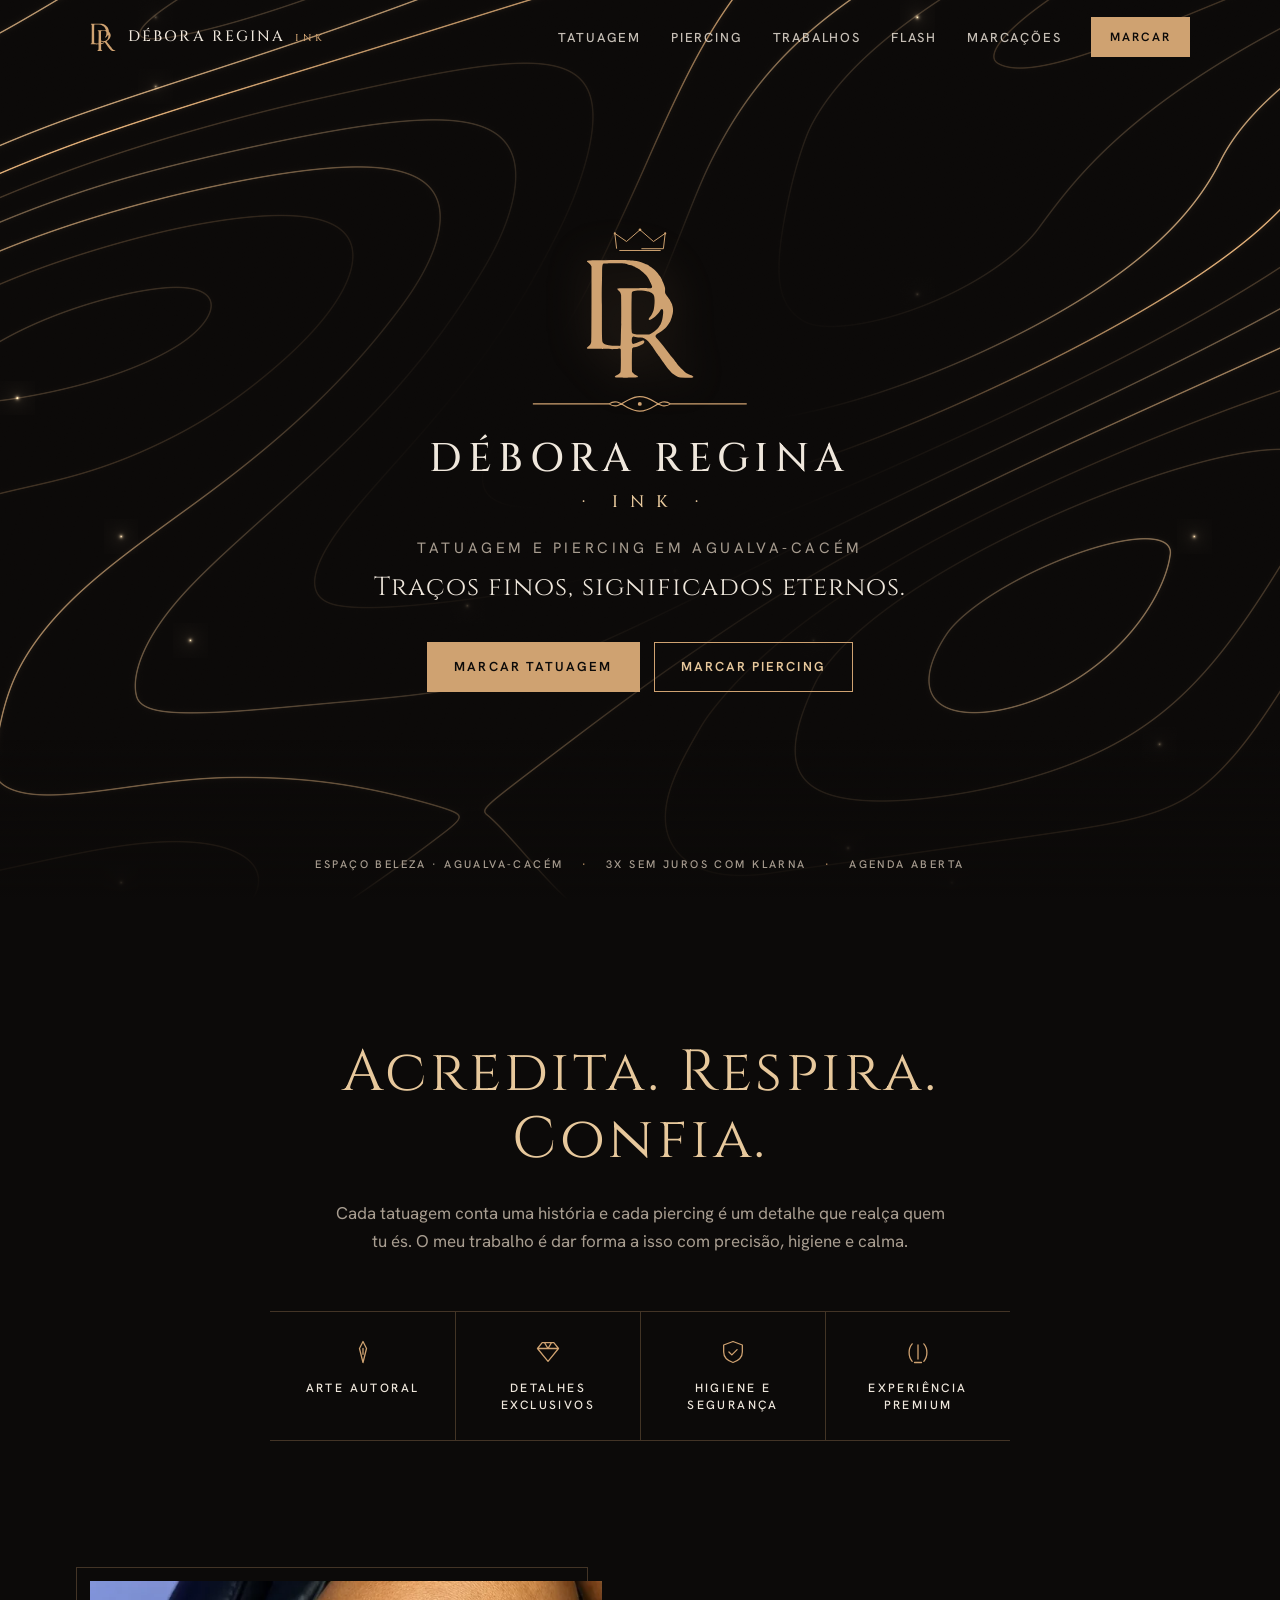
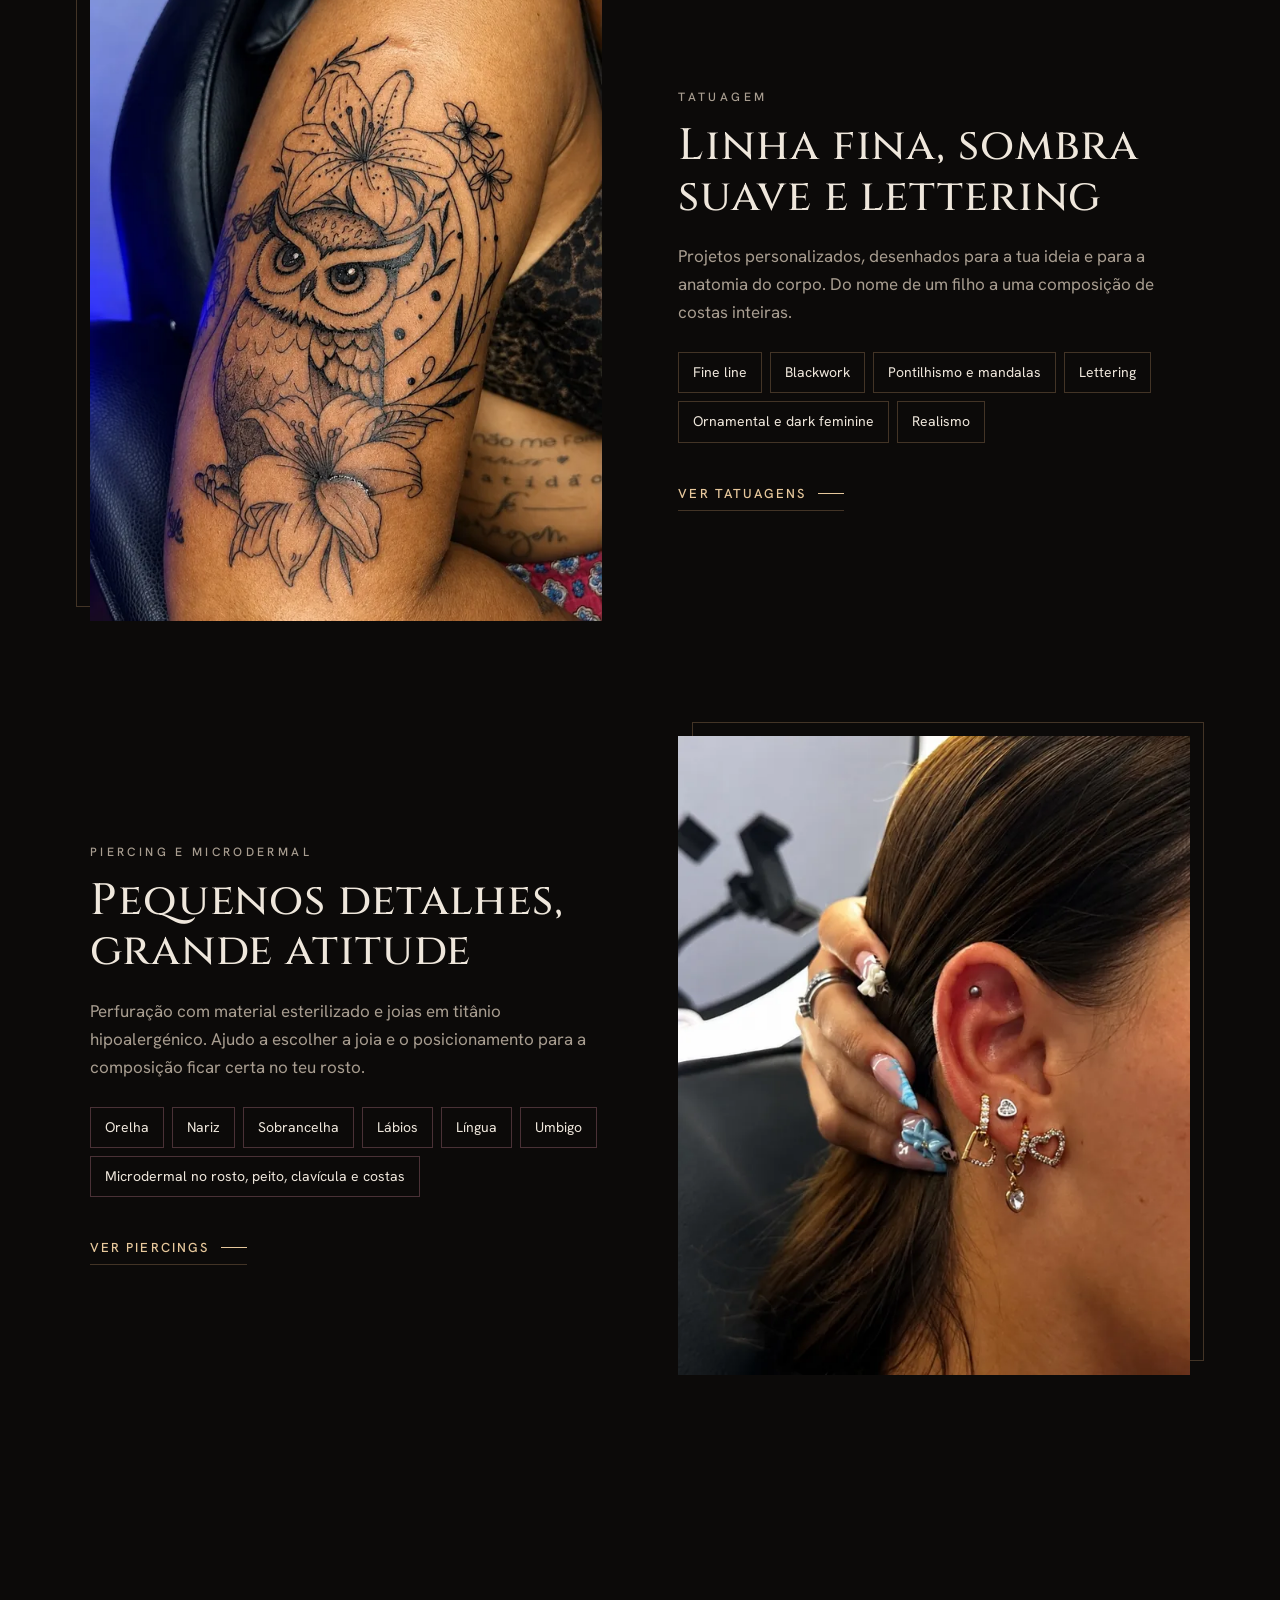
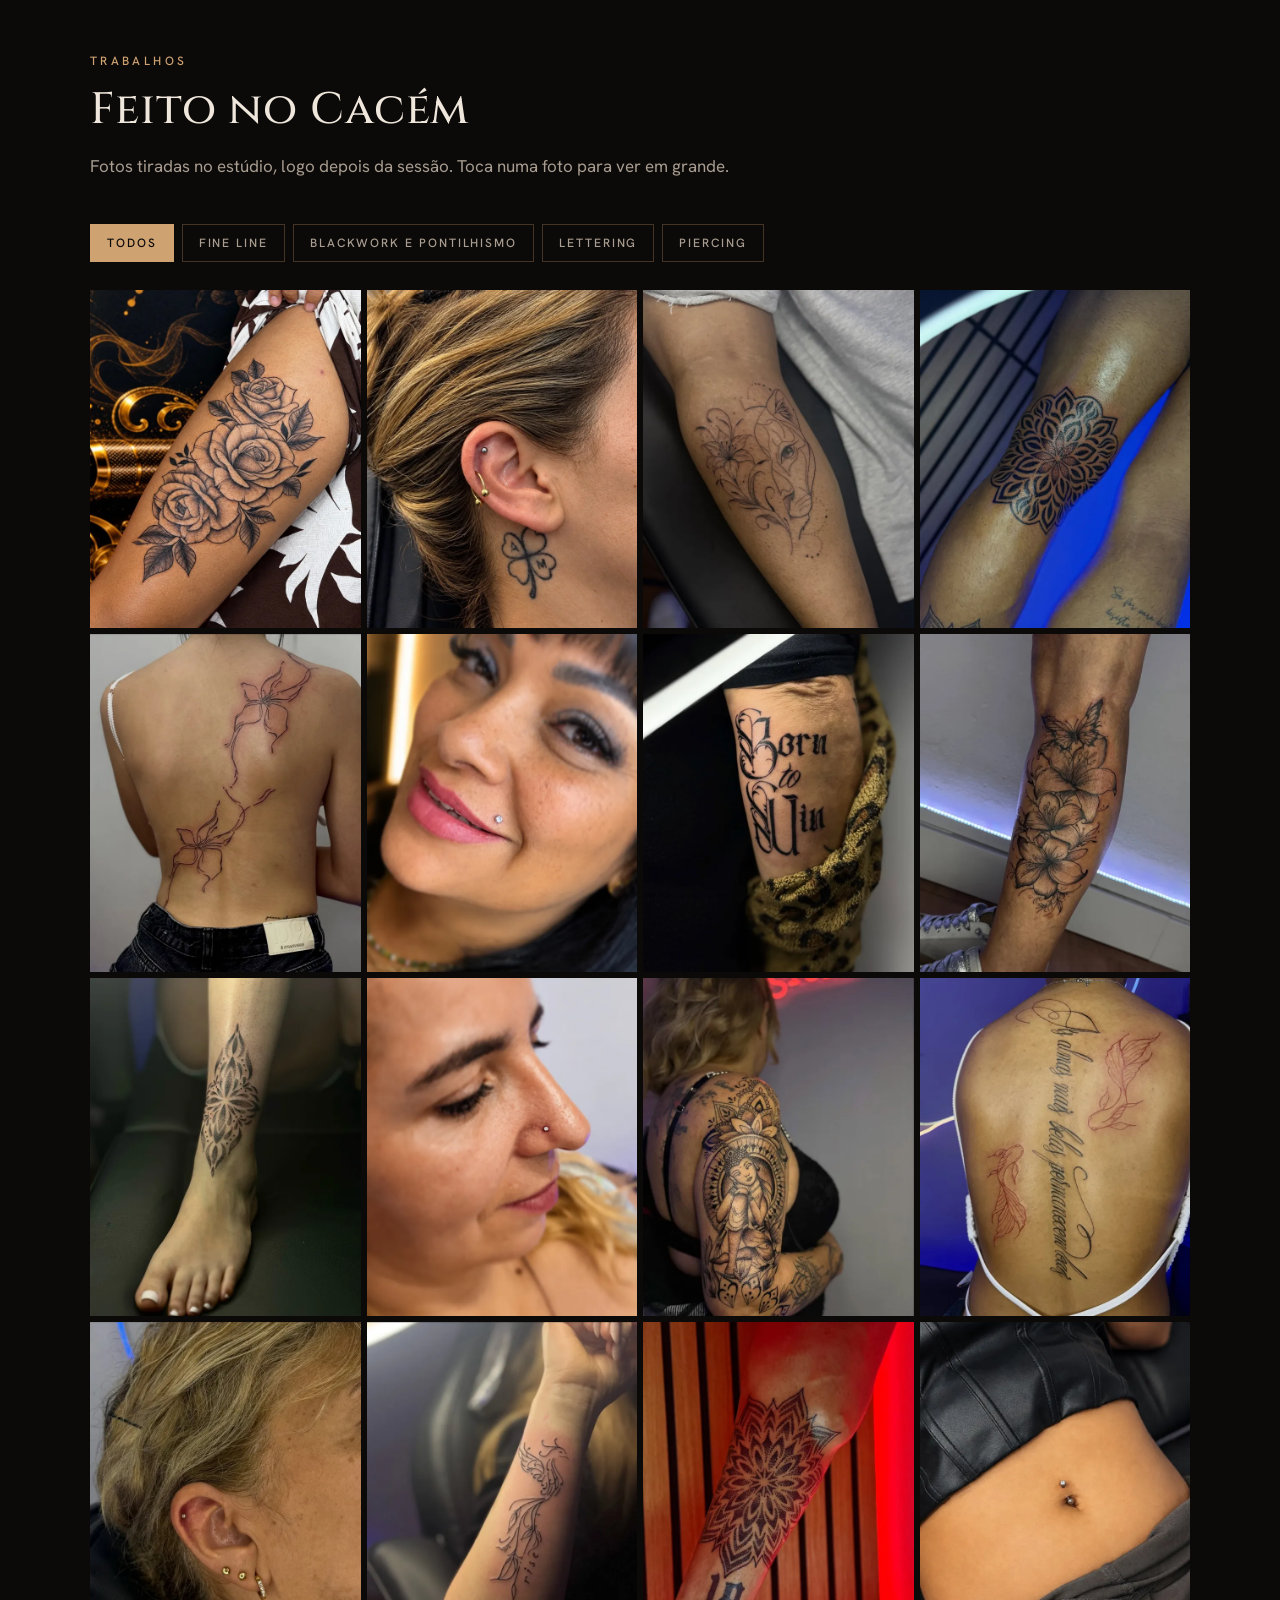
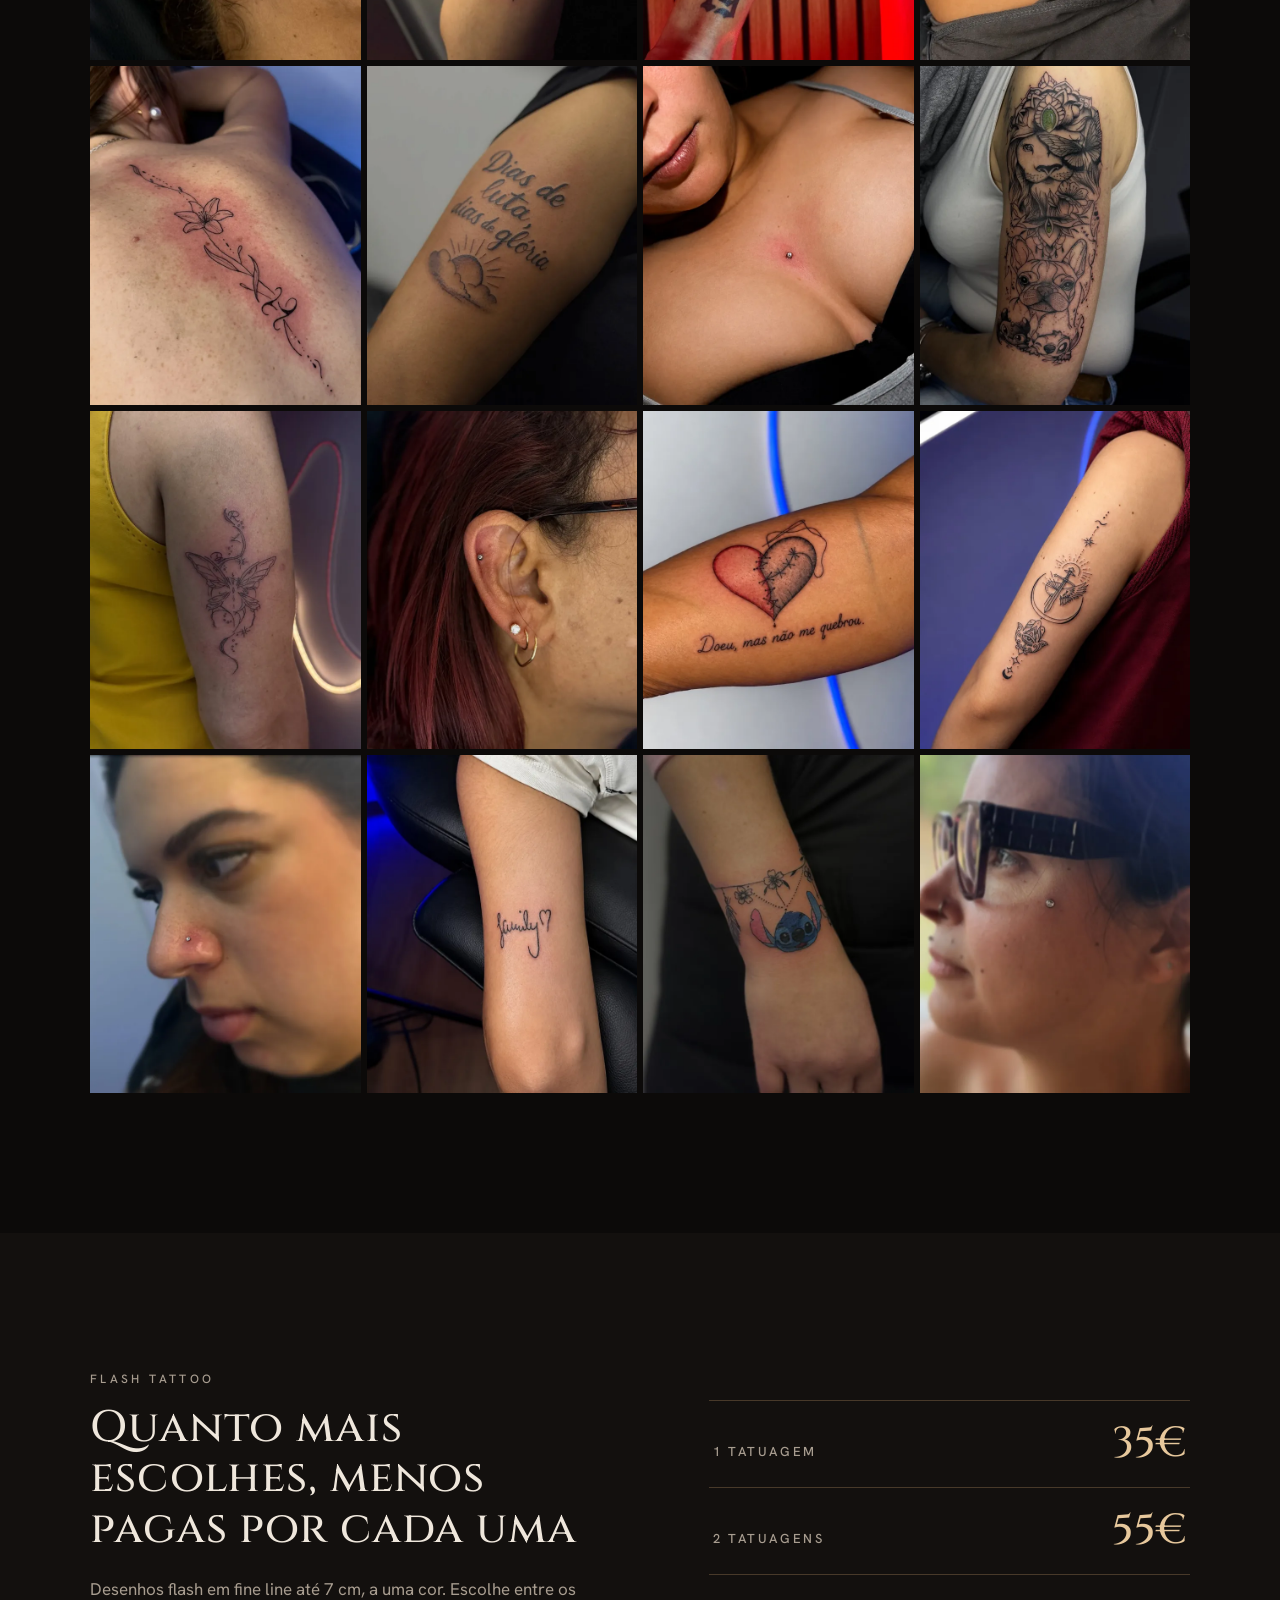
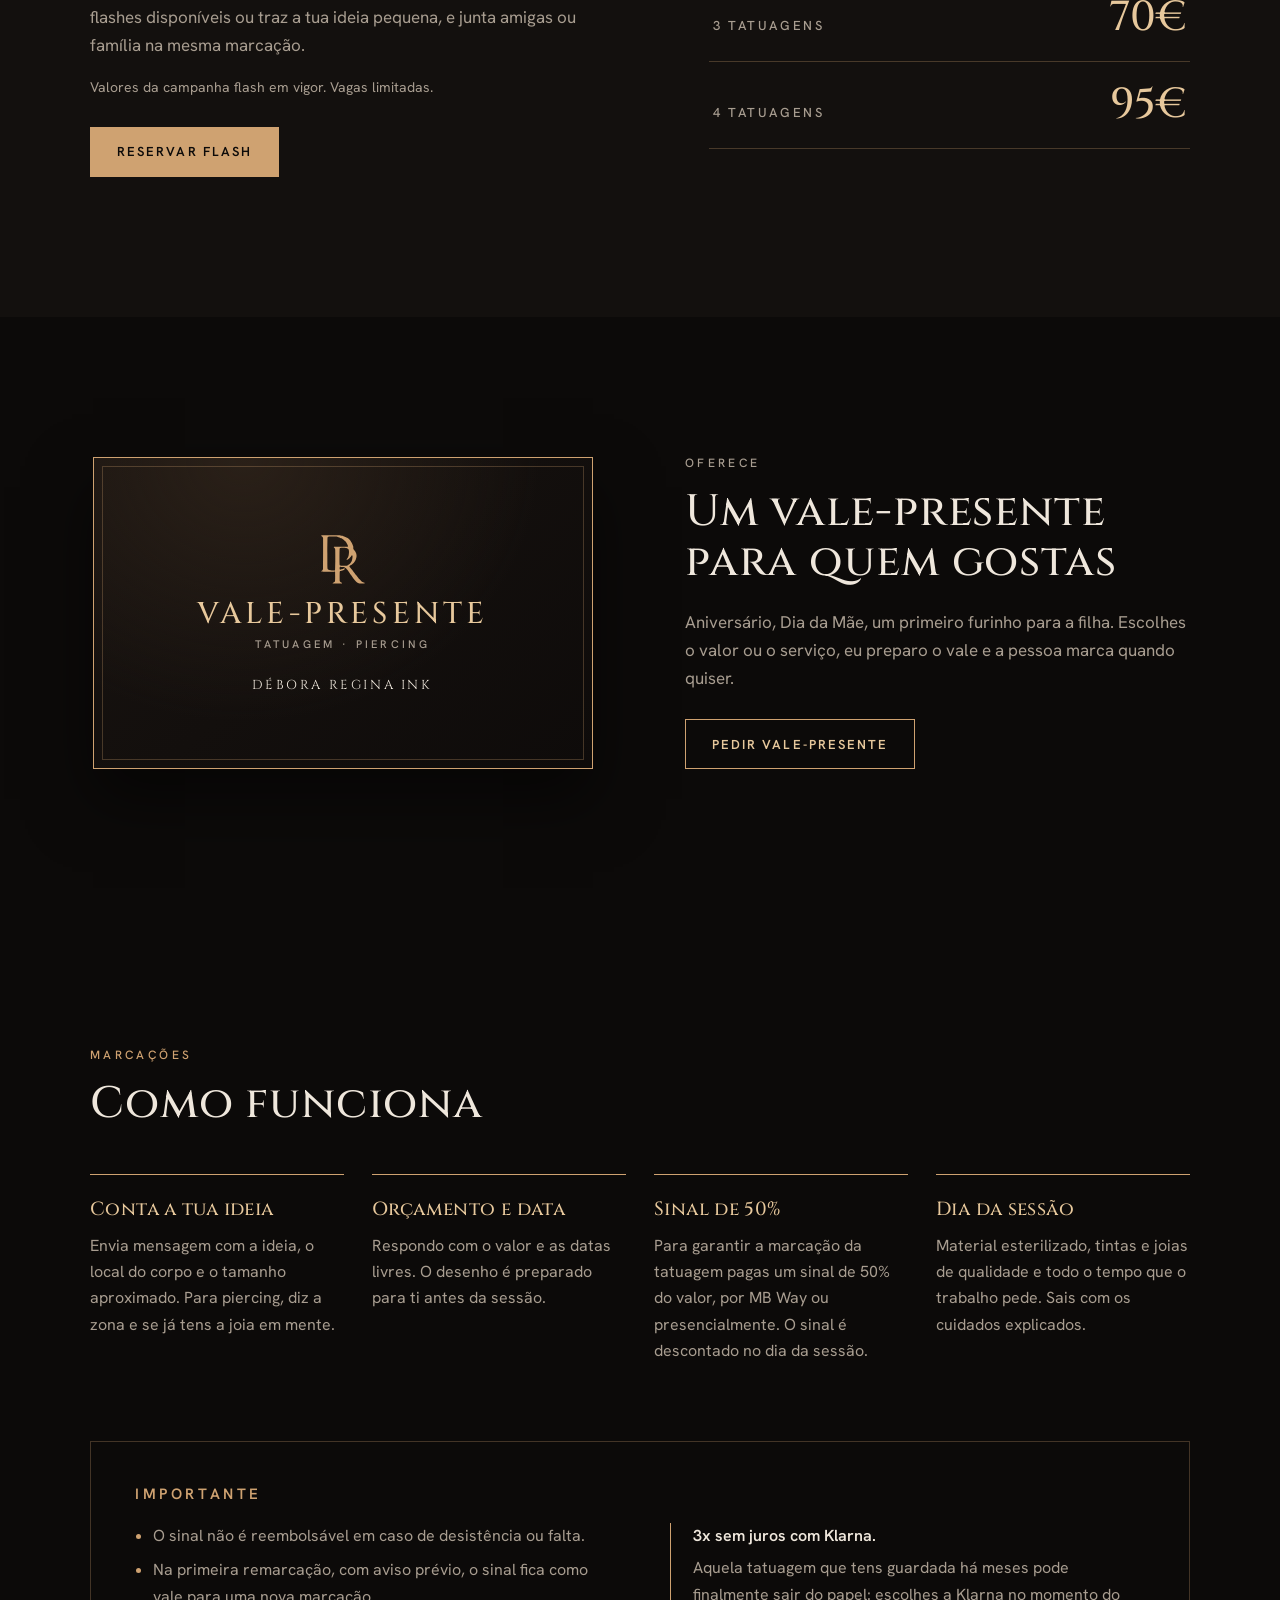
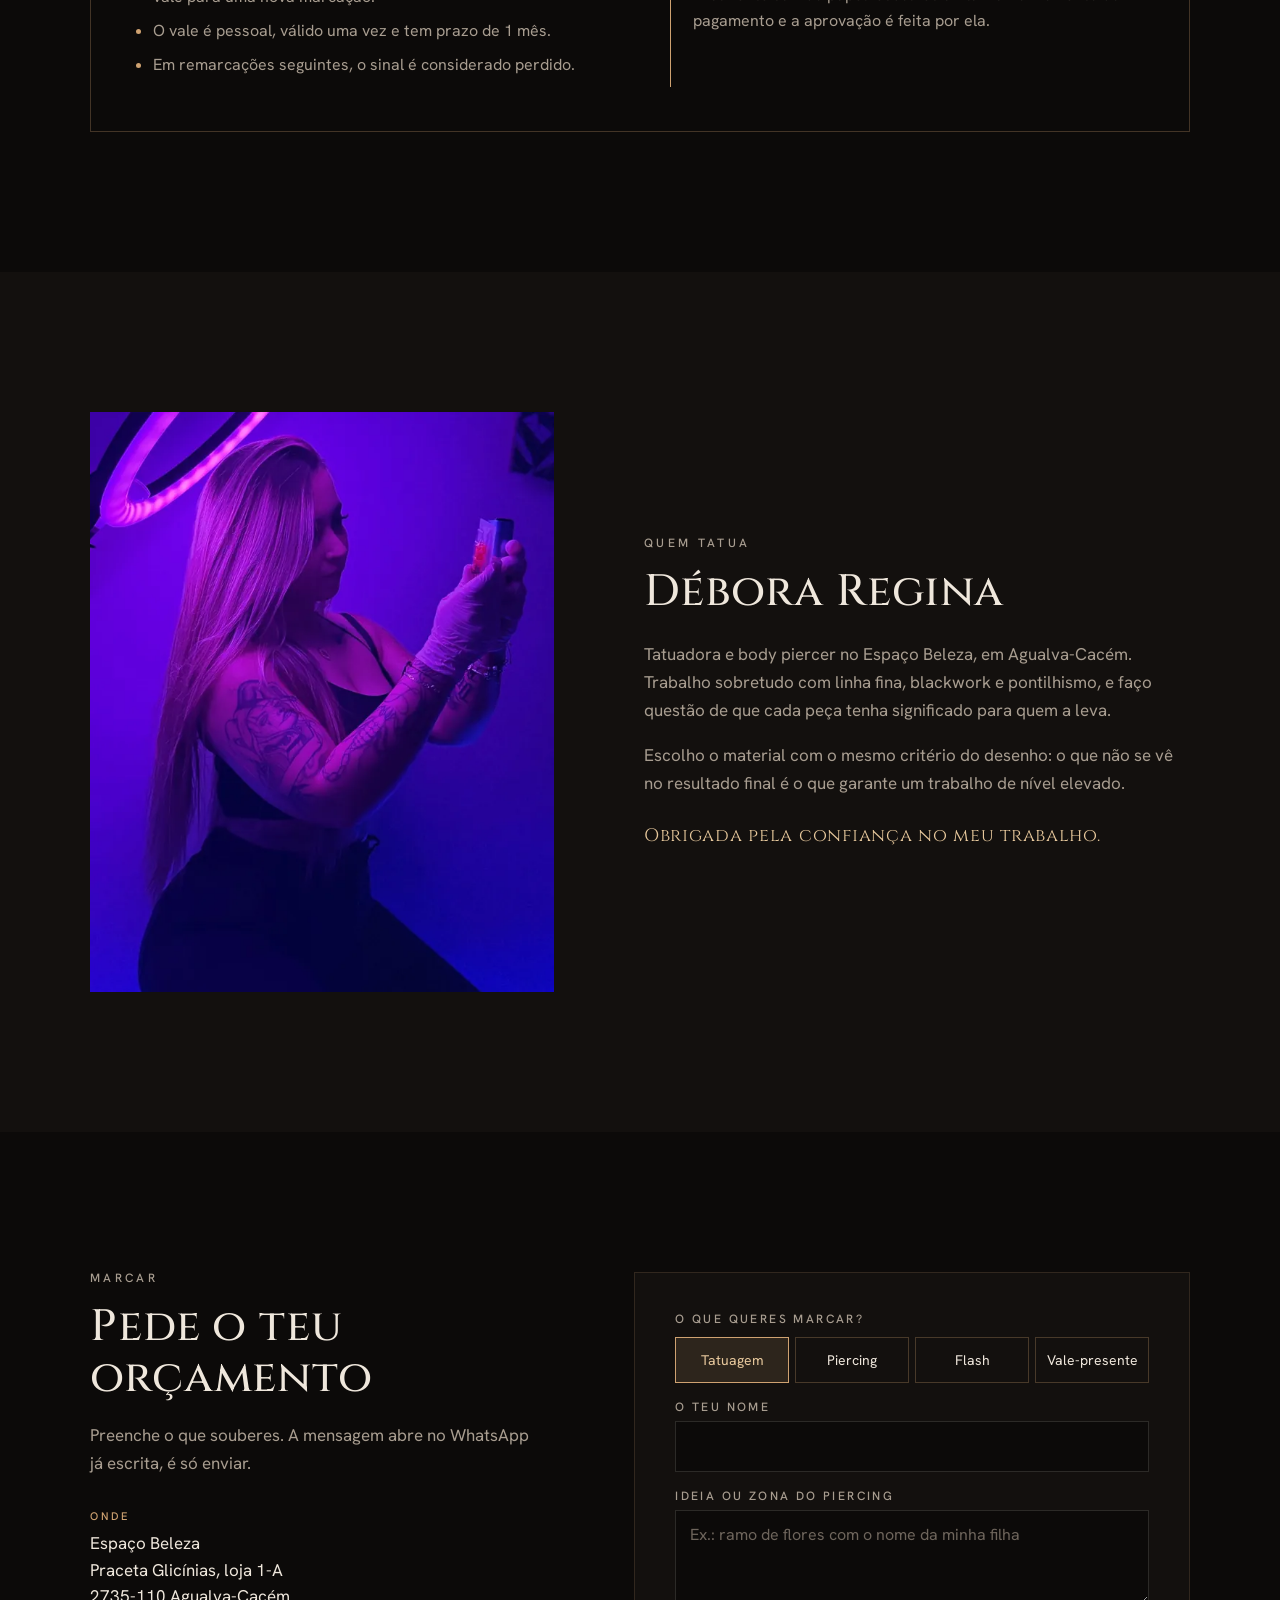
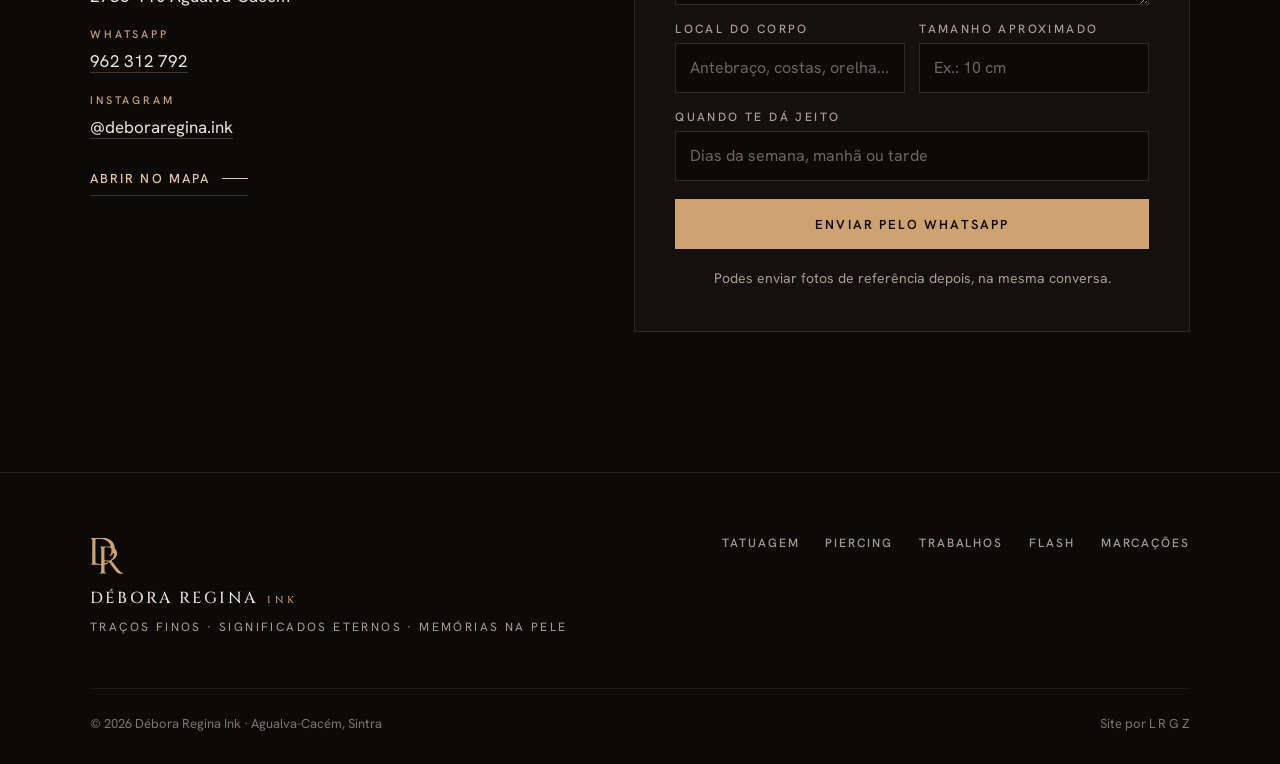
==== index.html @ f67874f6 "Prévia do site Débora Regina Ink Co-Authored-By: Claude Opus 5.5 <noreply@anthropic.com>" ====
<!doctype html>
<html lang="pt-PT">
<head>
<meta charset="utf-8">
<meta name="viewport" content="width=device-width,initial-scale=1,viewport-fit=cover">
<title>Débora Regina Ink · Tatuagem e piercing em Agualva-Cacém</title>
<meta name="description" content="Tatuagem fine line, blackwork, pontilhismo e lettering, piercing e microdermal com a Débora Regina no Espaço Beleza, Agualva-Cacém (Sintra). Marcações por mensagem, pagamento em 3x sem juros com Klarna.">
<meta name="robots" content="noindex">
<meta name="theme-color" content="#0c0a09">
<link rel="icon" href="favicon.ico" sizes="any">
<link rel="icon" href="favicon-32.png" sizes="32x32" type="image/png">
<link rel="icon" href="favicon-192.png" sizes="192x192" type="image/png">
<link rel="apple-touch-icon" href="apple-touch-icon.png">
<meta property="og:type" content="website">
<meta property="og:locale" content="pt_PT">
<meta property="og:site_name" content="Débora Regina Ink">
<meta property="og:title" content="Débora Regina Ink · Tatuagem e piercing">
<meta property="og:description" content="Traços finos, significados eternos. Tatuagem e piercing em Agualva-Cacém.">
<meta property="og:url" content="https://azeugral.github.io/debora-regina/">
<meta property="og:image" content="https://azeugral.github.io/debora-regina/og.jpg?v=1">
<meta property="og:image:width" content="1200">
<meta property="og:image:height" content="630">
<meta name="twitter:card" content="summary_large_image">
<link rel="preconnect" href="https://fonts.googleapis.com">
<link rel="preconnect" href="https://fonts.gstatic.com" crossorigin>
<link href="https://fonts.googleapis.com/css2?family=Cinzel:wght@400;500;600&family=Hanken+Grotesk:wght@300;400;500;600&display=swap" rel="stylesheet">
<link rel="stylesheet" href="assets/style.css?v=1">
<script>document.documentElement.classList.add("js")</script>
<script type="application/ld+json">
{"@context":"https://schema.org","@type":"TattooParlor","name":"Débora Regina Ink","description":"Tatuagem fine line, blackwork, pontilhismo, lettering, piercing e microdermal.","telephone":"+351 962 312 792","address":{"@type":"PostalAddress","streetAddress":"Praceta Glicínias, loja 1-A (Espaço Beleza)","postalCode":"2735-110","addressLocality":"Agualva-Cacém","addressRegion":"Sintra","addressCountry":"PT"},"sameAs":["https://www.instagram.com/deboraregina.ink/"]}
</script>
</head>
<body>
<a class="pular" href="#conteudo">Saltar para o conteúdo</a>

<header class="topo">
  <div class="caixa topo__caixa">
    <a class="marca" href="#inicio" aria-label="Débora Regina Ink, início">
      <span class="marca__dr" aria-hidden="true"><svg viewBox="0 0 644 709"><use href="#dr" width="644" height="709"/></svg></span>
      <span class="marca__nome">Débora Regina <small>Ink</small></span>
    </a>
    <button class="abre-menu" type="button" aria-label="Abrir menu" aria-expanded="false" aria-controls="menu"><span></span><span></span></button>
    <nav class="menu" id="menu" aria-label="Principal">
      <a href="#tatuagem">Tatuagem</a>
      <a href="#piercing">Piercing</a>
      <a href="#trabalhos">Trabalhos</a>
      <a href="#flash">Flash</a>
      <a href="#marcacoes">Marcações</a>
      <a class="btn btn--menor" href="#marcar">Marcar</a>
    </nav>
  </div>
</header>

<main id="conteudo">

<section class="hero" id="inicio">
  <canvas class="hero__linhas" id="linhas" aria-hidden="true"></canvas>
  <div class="hero__miolo">
    <div class="hero__dr entra" style="--d:0" aria-hidden="true">
      <svg class="coroa" viewBox="0 0 120 52"><path d="M8 46 L4 12 L30 30 L60 4 L90 30 L116 12 L112 46 Z"/><path d="M14 50 H106"/><circle cx="60" cy="4" r="3"/><circle cx="4" cy="12" r="2.4"/><circle cx="116" cy="12" r="2.4"/></svg>
      <svg class="dr" viewBox="0 0 644 709"><use href="#dr" width="644" height="709"/></svg>
      <svg class="arabesco" viewBox="0 0 240 24"><path d="M2 12 H86 M154 12 H238 M120 4 C104 4 98 20 86 12 C98 4 104 20 120 20 C136 20 142 4 154 12 C142 20 136 4 120 4 Z"/><circle cx="120" cy="12" r="2.2"/></svg>
    </div>
    <p class="hero__nome entra" style="--d:1">Débora Regina<span>· Ink ·</span></p>
    <h1 class="hero__titulo entra" style="--d:2">Tatuagem e piercing em Agualva-Cacém</h1>
    <p class="hero__lead entra" style="--d:3">Traços finos, significados eternos.</p>
    <div class="hero__acoes entra" style="--d:4">
      <a class="btn" href="#marcar" data-servico="Tatuagem">Marcar tatuagem</a>
      <a class="btn btn--linha" href="#marcar" data-servico="Piercing">Marcar piercing</a>
    </div>
  </div>
  <ul class="hero__selos entra" style="--d:5">
    <li>Espaço Beleza · Agualva-Cacém</li>
    <li>3x sem juros com Klarna</li>
    <li>Agenda aberta</li>
  </ul>
</section>

<section class="secao frase">
  <div class="caixa caixa--estreita revela">
    <p class="frase__texto">Acredita. Respira. Confia.</p>
    <p class="frase__sub">Cada tatuagem conta uma história e cada piercing é um detalhe que realça quem tu és. O meu trabalho é dar forma a isso com precisão, higiene e calma.</p>
    <ul class="valores">
      <li><svg viewBox="0 0 24 24"><path d="M12 3 L15 9 L12 21 L9 9 Z M12 9 V14"/></svg>Arte autoral</li>
      <li><svg viewBox="0 0 24 24"><path d="M3 9 L7 4 H17 L21 9 L12 20 Z M3 9 H21 M9 4 L12 9 L15 4"/></svg>Detalhes exclusivos</li>
      <li><svg viewBox="0 0 24 24"><path d="M12 3 L20 6 V12 C20 16.5 16.5 19.5 12 21 C7.5 19.5 4 16.5 4 12 V6 Z M8.5 12 L11 14.5 L15.5 10"/></svg>Higiene e segurança</li>
      <li><svg viewBox="0 0 24 24"><path d="M7 20 C3.5 16 3.5 9 7 5 M17 20 C20.5 16 20.5 9 17 5 M12 6 V18 M9 21 H15"/></svg>Experiência premium</li>
    </ul>
  </div>
</section>

<section class="secao portas" aria-label="Serviços">
  <div class="caixa portas__grade">
    <article class="porta revela" id="tatuagem">
      <div class="porta__foto"><img src="assets/p/coruja-640.webp" width="640" height="800" alt="Coruja com flores em blackwork e fine line no braço" loading="lazy" decoding="async"></div>
      <div class="porta__corpo">
        <p class="chapeu">Tatuagem</p>
        <h2>Linha fina, sombra suave e lettering</h2>
        <p>Projetos personalizados, desenhados para a tua ideia e para a anatomia do corpo. Do nome de um filho a uma composição de costas inteiras.</p>
        <ul class="estilos-lista">
          <li>Fine line</li><li>Blackwork</li><li>Pontilhismo e mandalas</li><li>Lettering</li><li>Ornamental e dark feminine</li><li>Realismo</li>
        </ul>
        <a class="seta" href="#trabalhos" data-filtro="tattoo">Ver tatuagens</a>
      </div>
    </article>
    <article class="porta porta--inv revela" id="piercing">
      <div class="porta__foto"><img src="assets/p/orelha-mix-640.webp" width="640" height="800" alt="Orelha com composição de piercings e joias delicadas" loading="lazy" decoding="async"></div>
      <div class="porta__corpo">
        <p class="chapeu chapeu--rosa">Piercing e microdermal</p>
        <h2>Pequenos detalhes, grande atitude</h2>
        <p>Perfuração com material esterilizado e joias em titânio hipoalergénico. Ajudo a escolher a joia e o posicionamento para a composição ficar certa no teu rosto.</p>
        <ul class="zonas">
          <li>Orelha</li><li>Nariz</li><li>Sobrancelha</li><li>Lábios</li><li>Língua</li><li>Umbigo</li><li>Microdermal no rosto, peito, clavícula e costas</li>
        </ul>
        <a class="seta" href="#trabalhos" data-filtro="piercing">Ver piercings</a>
      </div>
    </article>
  </div>
</section>

<section class="secao" id="trabalhos">
  <div class="caixa">
    <header class="cabeca revela">
      <p class="chapeu">Trabalhos</p>
      <h2>Feito no Cacém</h2>
      <p class="cabeca__lead">Fotos tiradas no estúdio, logo depois da sessão. Toca numa foto para ver em grande.</p>
    </header>
    <div class="filtros revela" role="tablist" aria-label="Filtrar trabalhos">
      <button type="button" class="filtro ativo" data-f="todos" aria-pressed="true">Todos</button>
      <button type="button" class="filtro" data-f="fine" aria-pressed="false">Fine line</button>
      <button type="button" class="filtro" data-f="black" aria-pressed="false">Blackwork e pontilhismo</button>
      <button type="button" class="filtro" data-f="letter" aria-pressed="false">Lettering</button>
      <button type="button" class="filtro" data-f="piercing" aria-pressed="false">Piercing</button>
    </div>
    <ul class="grade" id="grade">
      <li data-g="fine tattoo"><a href="assets/p/rosas-g.webp"><img src="assets/p/rosas-640.webp" width="640" height="800" alt="Rosas em blackwork na coxa" loading="lazy" decoding="async"></a></li>
      <li data-g="piercing"><a href="assets/p/orelha-trio-g.webp"><img src="assets/p/orelha-trio-640.webp" width="640" height="800" alt="Piercing flat e trio no lóbulo" loading="lazy" decoding="async"></a></li>
      <li data-g="fine tattoo"><a href="assets/p/leao-flor-g.webp"><img src="assets/p/leao-flor-640.webp" width="640" height="800" alt="Leão com flor em fine line no antebraço" loading="lazy" decoding="async"></a></li>
      <li data-g="black tattoo"><a href="assets/p/mandala-g.webp"><img src="assets/p/mandala-640.webp" width="640" height="800" alt="Mandala em pontilhismo" loading="lazy" decoding="async"></a></li>
      <li data-g="fine tattoo"><a href="assets/p/costas-flores-g.webp"><img src="assets/p/costas-flores-640.webp" width="640" height="800" alt="Duas flores em traço fino a percorrer as costas" loading="lazy" decoding="async"></a></li>
      <li data-g="piercing"><a href="assets/p/microdermal-rosto-g.webp"><img src="assets/p/microdermal-rosto-640.webp" width="640" height="800" alt="Microdermal no rosto, junto à maçã do rosto" loading="lazy" decoding="async"></a></li>
      <li data-g="letter tattoo"><a href="assets/p/born-to-win-g.webp"><img src="assets/p/born-to-win-640.webp" width="640" height="800" alt="Lettering gótico Born to Win" loading="lazy" decoding="async"></a></li>
      <li data-g="fine tattoo"><a href="assets/p/flores-borboleta-g.webp"><img src="assets/p/flores-borboleta-640.webp" width="640" height="800" alt="Florais em blackwork com borboleta na perna" loading="lazy" decoding="async"></a></li>
      <li data-g="black tattoo"><a href="assets/p/pontilhismo-g.webp"><img src="assets/p/pontilhismo-640.webp" width="640" height="800" alt="Ornamento em pontilhismo no tornozelo" loading="lazy" decoding="async"></a></li>
      <li data-g="piercing"><a href="assets/p/nariz-g.webp"><img src="assets/p/nariz-640.webp" width="640" height="800" alt="Piercing no nariz com joia de ponto de luz" loading="lazy" decoding="async"></a></li>
      <li data-g="black tattoo"><a href="assets/p/buda-g.webp"><img src="assets/p/buda-640.webp" width="640" height="800" alt="Buda ornamental com mandalas e lótus no braço" loading="lazy" decoding="async"></a></li>
      <li data-g="letter tattoo"><a href="assets/p/costas-lettering-g.webp"><img src="assets/p/costas-lettering-640.webp" width="640" height="800" alt="Frase em lettering ao longo da coluna com peixes" loading="lazy" decoding="async"></a></li>
      <li data-g="piercing"><a href="assets/p/orelha-dourado-g.webp"><img src="assets/p/orelha-dourado-640.webp" width="640" height="800" alt="Mix dourado: cartilagem com ponto de luz e trio no lóbulo" loading="lazy" decoding="async"></a></li>
      <li data-g="fine tattoo"><a href="assets/p/fenix-g.webp"><img src="assets/p/fenix-640.webp" width="640" height="800" alt="Fénix em fine line no antebraço" loading="lazy" decoding="async"></a></li>
      <li data-g="black tattoo"><a href="assets/p/mandala-geometrica-g.webp"><img src="assets/p/mandala-geometrica-640.webp" width="640" height="800" alt="Mandala geométrica em pontilhismo no antebraço" loading="lazy" decoding="async"></a></li>
      <li data-g="piercing"><a href="assets/p/umbigo-g.webp"><img src="assets/p/umbigo-640.webp" width="640" height="800" alt="Piercing no umbigo" loading="lazy" decoding="async"></a></li>
      <li data-g="fine tattoo"><a href="assets/p/costas-delicada-g.webp"><img src="assets/p/costas-delicada-640.webp" width="640" height="800" alt="Ramo de flores delicado nas costas" loading="lazy" decoding="async"></a></li>
      <li data-g="letter tattoo"><a href="assets/p/dias-de-luta-g.webp"><img src="assets/p/dias-de-luta-640.webp" width="640" height="800" alt="Frase Dias de luta, dias de glória" loading="lazy" decoding="async"></a></li>
      <li data-g="piercing"><a href="assets/p/microdermal-peito-g.webp"><img src="assets/p/microdermal-peito-640.webp" width="640" height="800" alt="Microdermal no peito" loading="lazy" decoding="async"></a></li>
      <li data-g="black tattoo"><a href="assets/p/leao-caes-g.webp"><img src="assets/p/leao-caes-640.webp" width="640" height="800" alt="Leão e cães em blackwork no braço" loading="lazy" decoding="async"></a></li>
      <li data-g="fine tattoo"><a href="assets/p/borboleta-g.webp"><img src="assets/p/borboleta-640.webp" width="640" height="800" alt="Borboleta em linha fina" loading="lazy" decoding="async"></a></li>
      <li data-g="piercing"><a href="assets/p/orelha-ponto-luz-g.webp"><img src="assets/p/orelha-ponto-luz-640.webp" width="640" height="800" alt="Cartilagem com ponto de luz e argola dourada" loading="lazy" decoding="async"></a></li>
      <li data-g="letter tattoo"><a href="assets/p/coracao-g.webp"><img src="assets/p/coracao-640.webp" width="640" height="800" alt="Coração cosido com a frase Doeu, mas não me quebrou" loading="lazy" decoding="async"></a></li>
      <li data-g="fine tattoo"><a href="assets/p/fineline-braco-g.webp"><img src="assets/p/fineline-braco-640.webp" width="640" height="800" alt="Composição simbólica em fine line no braço" loading="lazy" decoding="async"></a></li>
      <li data-g="piercing"><a href="assets/p/nostril-g.webp"><img src="assets/p/nostril-640.webp" width="640" height="800" alt="Nostril com joia de titânio" loading="lazy" decoding="async"></a></li>
      <li data-g="letter tattoo"><a href="assets/p/family-g.webp"><img src="assets/p/family-640.webp" width="640" height="800" alt="Palavra family com coração em traço fino" loading="lazy" decoding="async"></a></li>
      <li data-g="tattoo"><a href="assets/p/stitch-g.webp"><img src="assets/p/stitch-640.webp" width="640" height="800" alt="Pulseira com o Stitch a cores" loading="lazy" decoding="async"></a></li>
      <li data-g="piercing"><a href="assets/p/microdermal-face-g.webp"><img src="assets/p/microdermal-face-640.webp" width="640" height="800" alt="Microdermal no rosto ao lado do olho" loading="lazy" decoding="async"></a></li>
    </ul>
  </div>
</section>

<section class="secao secao--placa" id="flash">
  <div class="caixa flash">
    <div class="flash__texto revela">
      <p class="chapeu">Flash tattoo</p>
      <h2>Quanto mais escolhes, menos pagas por cada uma</h2>
      <p>Desenhos flash em fine line até 7 cm, a uma cor. Escolhe entre os flashes disponíveis ou traz a tua ideia pequena, e junta amigas ou família na mesma marcação.</p>
      <p class="nota">Valores da campanha flash em vigor. Vagas limitadas.</p>
      <a class="btn" href="#marcar" data-servico="Flash tattoo">Reservar flash</a>
    </div>
    <ol class="pacotes revela" aria-label="Valores do pacote flash">
      <li><span>1 tatuagem</span><strong>35€</strong></li>
      <li><span>2 tatuagens</span><strong>55€</strong></li>
      <li><span>3 tatuagens</span><strong>70€</strong></li>
      <li><span>4 tatuagens</span><strong>95€</strong></li>
    </ol>
  </div>
</section>

<section class="secao presente">
  <div class="caixa presente__grade">
    <div class="presente__cartao revela" aria-hidden="true">
      <svg class="presente__dr" viewBox="0 0 644 709"><use href="#dr" width="644" height="709"/></svg>
      <p class="presente__nome">Vale-presente</p>
      <p class="presente__linha">Tatuagem · Piercing</p>
      <p class="presente__de">Débora Regina Ink</p>
    </div>
    <div class="revela">
      <p class="chapeu chapeu--rosa">Oferece</p>
      <h2>Um vale-presente para quem gostas</h2>
      <p>Aniversário, Dia da Mãe, um primeiro furinho para a filha. Escolhes o valor ou o serviço, eu preparo o vale e a pessoa marca quando quiser.</p>
      <a class="btn btn--linha" href="#marcar" data-servico="Vale-presente">Pedir vale-presente</a>
    </div>
  </div>
</section>

<section class="secao" id="marcacoes">
  <div class="caixa marcacoes">
    <header class="cabeca revela">
      <p class="chapeu">Marcações</p>
      <h2>Como funciona</h2>
    </header>
    <ol class="passos">
      <li class="revela"><h3>Conta a tua ideia</h3><p>Envia mensagem com a ideia, o local do corpo e o tamanho aproximado. Para piercing, diz a zona e se já tens a joia em mente.</p></li>
      <li class="revela"><h3>Orçamento e data</h3><p>Respondo com o valor e as datas livres. O desenho é preparado para ti antes da sessão.</p></li>
      <li class="revela"><h3>Sinal de 50%</h3><p>Para garantir a marcação da tatuagem pagas um sinal de 50% do valor, por MB Way ou presencialmente. O sinal é descontado no dia da sessão.</p></li>
      <li class="revela"><h3>Dia da sessão</h3><p>Material esterilizado, tintas e joias de qualidade e todo o tempo que o trabalho pede. Sais com os cuidados explicados.</p></li>
    </ol>
    <div class="regras revela">
      <h3>Importante</h3>
      <ul>
        <li>O sinal não é reembolsável em caso de desistência ou falta.</li>
        <li>Na primeira remarcação, com aviso prévio, o sinal fica como vale para uma nova marcação.</li>
        <li>O vale é pessoal, válido uma vez e tem prazo de 1 mês.</li>
        <li>Em remarcações seguintes, o sinal é considerado perdido.</li>
      </ul>
      <p class="klarna"><strong>3x sem juros com Klarna.</strong> Aquela tatuagem que tens guardada há meses pode finalmente sair do papel: escolhes a Klarna no momento do pagamento e a aprovação é feita por ela.</p>
    </div>
  </div>
</section>

<section class="secao secao--placa sobre">
  <div class="caixa sobre__grade">
    <div class="sobre__foto revela"><img src="assets/p/debora-640.webp" width="640" height="800" alt="Débora Regina no estúdio, com luz roxa" loading="lazy" decoding="async"></div>
    <div class="sobre__texto revela">
      <p class="chapeu">Quem tatua</p>
      <h2>Débora Regina</h2>
      <p>Tatuadora e body piercer no Espaço Beleza, em Agualva-Cacém. Trabalho sobretudo com linha fina, blackwork e pontilhismo, e faço questão de que cada peça tenha significado para quem a leva.</p>
      <p>Escolho o material com o mesmo critério do desenho: o que não se vê no resultado final é o que garante um trabalho de nível elevado.</p>
      <p class="assina">Obrigada pela confiança no meu trabalho.</p>
    </div>
  </div>
</section>

<section class="secao" id="marcar">
  <div class="caixa marcar">
    <div class="marcar__texto revela">
      <p class="chapeu">Marcar</p>
      <h2>Pede o teu orçamento</h2>
      <p>Preenche o que souberes. A mensagem abre no WhatsApp já escrita, é só enviar.</p>
      <dl class="contactos">
        <div><dt>Onde</dt><dd>Espaço Beleza<br>Praceta Glicínias, loja 1-A<br>2735-110 Agualva-Cacém</dd></div>
        <div><dt>WhatsApp</dt><dd><a href="https://wa.me/351962312792">962 312 792</a></dd></div>
        <div><dt>Instagram</dt><dd><a href="https://www.instagram.com/deboraregina.ink/" rel="noopener">@deboraregina.ink</a></dd></div>
      </dl>
      <a class="seta" href="https://www.google.com/maps/search/?api=1&amp;query=Praceta+Glic%C3%ADnias+1A+2735-110+Agualva-Cac%C3%A9m" rel="noopener">Abrir no mapa</a>
    </div>
    <form class="pedido revela" id="pedido" novalidate>
      <fieldset class="opcoes">
        <legend>O que queres marcar?</legend>
        <label><input type="radio" name="servico" value="Tatuagem" checked><span>Tatuagem</span></label>
        <label><input type="radio" name="servico" value="Piercing"><span>Piercing</span></label>
        <label><input type="radio" name="servico" value="Flash tattoo"><span>Flash</span></label>
        <label><input type="radio" name="servico" value="Vale-presente"><span>Vale-presente</span></label>
      </fieldset>
      <label class="campo"><span>O teu nome</span><input name="nome" autocomplete="given-name" required></label>
      <label class="campo"><span>Ideia ou zona do piercing</span><textarea name="ideia" rows="3" placeholder="Ex.: ramo de flores com o nome da minha filha"></textarea></label>
      <div class="dupla">
        <label class="campo"><span>Local do corpo</span><input name="local" placeholder="Antebraço, costas, orelha..."></label>
        <label class="campo"><span>Tamanho aproximado</span><input name="tamanho" placeholder="Ex.: 10 cm"></label>
      </div>
      <label class="campo"><span>Quando te dá jeito</span><input name="quando" placeholder="Dias da semana, manhã ou tarde"></label>
      <button class="btn btn--cheio" type="submit">Enviar pelo WhatsApp</button>
      <p class="pedido__nota">Podes enviar fotos de referência depois, na mesma conversa.</p>
    </form>
  </div>
</section>

</main>

<footer class="rodape">
  <div class="caixa rodape__caixa">
    <div class="rodape__marca">
      <svg viewBox="0 0 644 709" aria-hidden="true"><use href="#dr" width="644" height="709"/></svg>
      <p>Débora Regina <small>Ink</small></p>
      <p class="rodape__frase">Traços finos · Significados eternos · Memórias na pele</p>
    </div>
    <nav class="rodape__links" aria-label="Rodapé">
      <a href="#tatuagem">Tatuagem</a><a href="#piercing">Piercing</a><a href="#trabalhos">Trabalhos</a><a href="#flash">Flash</a><a href="#marcacoes">Marcações</a>
    </nav>
    <div class="rodape__fim">
      <p>© 2026 Débora Regina Ink · Agualva-Cacém, Sintra</p>
      <p><a href="https://lrgz.com.br" rel="noopener">Site por L R G Z</a></p>
    </div>
  </div>
</footer>

<div class="ampliada" id="ampliada" hidden>
  <button class="ampliada__fechar" type="button" aria-label="Fechar">×</button>
  <button class="ampliada__seta ampliada__seta--ant" type="button" aria-label="Anterior"><svg viewBox="0 0 24 24"><path d="M15 4 L7 12 L15 20"/></svg></button>
  <img alt="">
  <button class="ampliada__seta ampliada__seta--prox" type="button" aria-label="Seguinte"><svg viewBox="0 0 24 24"><path d="M9 4 L17 12 L9 20"/></svg></button>
</div>

<svg width="0" height="0" style="position:absolute" aria-hidden="true"><defs><symbol id="dr" viewBox="445 322 644 709"><path fill="currentColor" fill-rule="evenodd" d="M628 1015C623 1014 622 1013 622 1011C622 1009 626 1005 635 1001C643 997 652 990 654 986C656 981 657 966 657 910C657 860 657 856 656 853C653 848 650 847 642 850C636 852 635 852 607 852C591 851 553 851 522 850C468 850 465 849 463 848C460 845 461 842 466 839C482 828 486 822 487 804C488 795 488 717 488 583L488 376L485 371C483 366 475 357 469 353C462 349 461 348 462 346C465 341 465 341 530 340C645 338 683 338 708 341C713 342 724 343 733 343C753 345 765 348 792 359C796 360 801 363 803 364C805 365 808 367 810 367C812 368 816 370 817 371C819 373 822 375 824 376C838 381 869 411 882 433C887 440 895 455 895 458C896 459 898 464 900 469C902 474 906 483 908 490C912 502 912 503 911 521C911 531 912 533 923 547C928 553 934 561 936 565C941 573 952 594 952 596C952 597 953 602 955 608C958 620 958 635 955 648C954 652 952 659 951 663C951 667 948 674 946 678C945 682 943 686 943 687C943 692 923 721 912 732C902 742 884 755 872 760C870 761 865 764 862 767C853 775 854 778 870 796C886 815 895 824 911 847C944 891 947 895 956 904C961 910 968 919 971 924C975 928 980 935 982 939C989 948 1016 975 1025 983C1033 990 1048 998 1057 1000C1065 1002 1071 1006 1073 1009C1074 1011 1074 1012 1072 1013C1069 1016 1061 1016 1027 1016L998 1015L986 1012C975 1008 966 1002 956 994C946 985 920 955 913 944C910 940 906 934 903 930C895 919 883 902 880 897C878 895 873 888 868 881C859 870 852 859 838 837C833 831 827 823 824 820C822 817 817 812 815 808C811 804 807 800 802 797C787 787 787 787 767 785C751 784 744 783 734 780C730 778 726 780 723 784C719 789 719 814 723 819C725 822 730 823 736 820C739 818 743 817 746 816C752 814 773 807 778 804C793 796 798 813 783 822C781 824 778 826 775 827C771 830 767 832 750 838C746 839 741 840 737 841C730 841 725 843 722 848C720 852 720 979 722 984C725 989 735 998 742 1001C749 1004 755 1008 755 1011C755 1013 752 1014 741 1015C730 1016 635 1016 628 1015ZM652 833C656 831 656 827 657 779C658 753 658 721 659 708C660 676 659 549 658 541C656 528 654 525 645 516C637 509 635 505 638 503C639 503 657 502 679 502C701 502 737 502 759 501C787 500 802 500 812 501C828 502 833 502 836 497C838 494 837 492 830 474C822 458 815 443 809 435C801 423 772 398 760 391C757 390 750 386 744 383C739 380 733 377 733 377C732 377 728 375 724 373C720 371 713 369 709 368C704 367 697 365 694 363C686 361 682 360 644 358C627 357 571 358 562 360C551 361 550 366 549 406C549 423 549 455 548 478C547 504 547 551 548 598C548 641 548 693 548 714C548 763 549 802 551 809C554 818 560 822 574 826C593 831 602 832 619 832C627 832 637 833 639 833C646 834 650 834 652 833ZM829 763C840 758 859 743 867 735C870 731 874 726 877 722C879 718 882 713 884 711C889 703 895 686 897 670C903 637 901 621 893 621C890 621 885 626 881 634C877 640 861 659 853 666C840 676 826 684 822 684C815 684 815 677 823 668C832 658 837 649 840 641C842 637 844 631 845 628C848 618 851 591 851 572C850 542 846 535 829 526C820 522 816 521 790 516C767 513 739 514 728 519C720 523 720 522 719 553C718 575 718 692 719 744C720 760 721 761 740 766C751 768 753 768 786 768L820 767L829 763Z"/></symbol></defs></svg>
<script src="assets/linhas.js?v=1" defer></script>
<script src="assets/site.js?v=1" defer></script>
</body>
</html>
---- assets/style.css ----
/* Débora Regina Ink · preto + dourado do monograma DR; rosa só no piercing (como no cartaz dela). */
:root{
  --breu:#0c0a09;--placa:#13100e;--placa2:#1a1512;
  --osso:#efe7dc;--cinza:#a89d90;--fio:rgba(207,162,113,.28);
  --ouro:#cfa271;--ouro2:#e7c89c;--rosa:#d98aa0;
  --serifa:"Cinzel",Georgia,serif;--sans:"Hanken Grotesk",system-ui,sans-serif;
  --caixa:1180px;--gutter:clamp(18px,4vw,40px);
  --curva:cubic-bezier(.22,.7,.2,1);
}
*,*::before,*::after{box-sizing:border-box}
html{scroll-behavior:smooth;-webkit-text-size-adjust:100%}
body{margin:0;background:var(--breu);color:var(--osso);font:400 17px/1.65 var(--sans);-webkit-font-smoothing:antialiased;overflow-x:hidden}
img,svg{display:block;max-width:100%}
a{color:inherit}
h1,h2,h3{font-family:var(--serifa);font-weight:500;line-height:1.15;margin:0;letter-spacing:.02em}
h2{font-size:clamp(28px,4vw,44px)}
h3{font-size:19px}
p{margin:0 0 1em}
::selection{background:var(--ouro);color:var(--breu)}
:focus-visible{outline:1px solid var(--ouro2);outline-offset:3px}
.pular{position:absolute;left:-999px;top:8px;background:var(--ouro);color:var(--breu);padding:8px 14px;z-index:99}
.pular:focus{left:8px}
.caixa{width:100%;max-width:var(--caixa);margin:0 auto;padding:0 var(--gutter)}
.caixa--estreita{max-width:820px}
.secao{padding:clamp(72px,11vw,140px) 0}
.secao--placa{background:var(--placa)}
.chapeu{font:500 12px/1 var(--sans);letter-spacing:.28em;text-transform:uppercase;color:var(--ouro);margin-bottom:18px}
.chapeu--rosa{color:var(--rosa)}
.cabeca{max-width:680px;margin-bottom:44px}
.cabeca h2{margin-bottom:16px}
.cabeca__lead{color:var(--cinza)}

/* botões retos, com fio dourado */
.btn{display:inline-flex;align-items:center;justify-content:center;min-height:50px;padding:0 26px;border:1px solid var(--ouro);background:var(--ouro);color:var(--breu);
  font:600 13px/1 var(--sans);letter-spacing:.16em;text-transform:uppercase;text-decoration:none;cursor:pointer;transition:background .3s,color .3s,border-color .3s}
.btn:hover{background:var(--ouro2);border-color:var(--ouro2)}
.btn--linha{background:transparent;color:var(--ouro2)}
.btn--linha:hover{background:rgba(207,162,113,.12);color:var(--osso)}
.btn--menor{min-height:40px;padding:0 18px;font-size:12px}
.btn--cheio{width:100%}
.seta{display:inline-flex;gap:12px;align-items:center;color:var(--ouro2);text-decoration:none;font:500 13px/1 var(--sans);letter-spacing:.16em;text-transform:uppercase;padding:10px 0;border-bottom:1px solid var(--fio)}
.seta::after{content:"";width:26px;height:1px;background:currentColor;transition:width .35s var(--curva)}
.seta:hover::after{width:40px}

/* topo */
.topo{position:fixed;inset:0 0 auto;z-index:20;transition:background .4s,border-color .4s;border-bottom:1px solid transparent}
.topo.rolou{background:rgba(12,10,9,.82);backdrop-filter:blur(12px);-webkit-backdrop-filter:blur(12px);border-color:rgba(207,162,113,.14)}
.topo__caixa{display:flex;align-items:center;justify-content:space-between;height:74px}
.marca{display:flex;align-items:center;gap:12px;text-decoration:none}
.marca__dr svg{width:26px;height:auto;color:var(--ouro)}
.marca__nome{font:500 15px/1 var(--serifa);letter-spacing:.14em;text-transform:uppercase}
.marca__nome small{font-size:10px;color:var(--ouro);letter-spacing:.4em;margin-left:4px}
.menu{display:flex;align-items:center;gap:30px}
.menu a:not(.btn){text-decoration:none;font:500 13px/1 var(--sans);letter-spacing:.14em;text-transform:uppercase;color:var(--osso);opacity:.82;transition:opacity .25s,color .25s}
.menu a:not(.btn):hover{opacity:1;color:var(--ouro2)}
.abre-menu{display:none}

/* hero */
.hero{position:relative;min-height:100vh;min-height:100svh;display:flex;flex-direction:column;align-items:center;justify-content:center;text-align:center;padding:110px var(--gutter) 90px;overflow:hidden;isolation:isolate}
.hero__linhas{position:absolute;inset:0;width:100%;height:100%;z-index:-1;opacity:0;transition:opacity 1.2s}
.hero__linhas.pronto{opacity:1}
.hero__linhas.sem-gl{opacity:1;background:radial-gradient(ellipse at 50% 40%,#1c1612,var(--breu) 70%)}
.hero::after{content:"";position:absolute;inset:auto 0 0;height:160px;background:linear-gradient(transparent,var(--breu));z-index:-1;pointer-events:none}
.hero__miolo{max-width:760px}
.hero__dr{display:flex;flex-direction:column;align-items:center;color:var(--ouro);margin-bottom:22px}
.hero__dr .coroa{width:clamp(40px,4.4vw,54px);fill:none;stroke:var(--ouro);stroke-width:2.2;stroke-linejoin:round;margin-bottom:6px}
.hero__dr .coroa circle{fill:var(--ouro);stroke:none}
.hero__dr .dr{width:clamp(78px,9vw,112px);height:auto;filter:drop-shadow(0 0 22px rgba(207,162,113,.18))}
.hero__dr .arabesco{width:clamp(150px,17vw,220px);fill:none;stroke:var(--ouro);stroke-width:1.2;margin-top:12px}
.hero__dr .arabesco circle{fill:var(--ouro);stroke:none}
.hero__nome{font:500 clamp(26px,3.6vw,40px)/1.1 var(--serifa);letter-spacing:.16em;text-transform:uppercase;margin:0 0 6px}
.hero__nome span{display:block;font-size:.42em;letter-spacing:.7em;color:var(--ouro2);margin-top:12px;padding-left:.7em}
.hero__titulo{font:400 15px/1.5 var(--sans);letter-spacing:.24em;text-transform:uppercase;color:var(--cinza);margin:26px 0 10px}
.hero__lead{font:400 clamp(20px,2.4vw,26px)/1.4 var(--serifa);letter-spacing:.04em;color:var(--osso);margin-bottom:36px}
.hero__acoes{display:flex;gap:14px;justify-content:center;flex-wrap:wrap}
.hero__selos{position:absolute;bottom:28px;left:0;right:0;display:flex;justify-content:center;gap:0;list-style:none;margin:0;padding:0 var(--gutter);font:500 11px/1.4 var(--sans);letter-spacing:.22em;text-transform:uppercase;color:var(--cinza)}
.hero__selos li+li::before{content:"·";margin:0 18px;color:var(--ouro)}

/* entrada do hero */
.js .entra{opacity:0;transform:translateY(14px);animation:entra 1.1s var(--curva) forwards;animation-delay:calc(.35s + var(--d) * .14s)}
.js .hero__dr .coroa path{stroke-dasharray:260;stroke-dashoffset:260;animation:traco 1.6s var(--curva) .5s forwards}
.js .hero__dr .arabesco path{stroke-dasharray:520;stroke-dashoffset:520;animation:traco 2s var(--curva) .8s forwards}
@keyframes entra{to{opacity:1;transform:none}}
@keyframes traco{to{stroke-dashoffset:0}}

/* frase */
.frase{text-align:center}
.frase__texto{font:400 clamp(30px,5vw,58px)/1.15 var(--serifa);letter-spacing:.06em;color:var(--ouro2);margin-bottom:26px}
.frase__sub{color:var(--cinza);max-width:620px;margin:0 auto 56px}
.valores{list-style:none;padding:0;margin:0;display:grid;grid-template-columns:repeat(4,1fr);border-top:1px solid var(--fio);border-bottom:1px solid var(--fio)}
.valores li{padding:26px 10px;display:flex;flex-direction:column;align-items:center;gap:14px;font:500 12px/1.4 var(--sans);letter-spacing:.2em;text-transform:uppercase}
.valores li+li{border-left:1px solid var(--fio)}
.valores svg{width:28px;height:28px;fill:none;stroke:var(--ouro);stroke-width:1.1;stroke-linejoin:round;stroke-linecap:round}

/* portas tatuagem / piercing */
.portas{padding-top:0}
.portas__grade{display:grid;gap:clamp(70px,9vw,120px)}
.porta{display:grid;grid-template-columns:1fr 1fr;gap:clamp(30px,6vw,80px);align-items:center;scroll-margin-top:90px}
.porta--inv .porta__foto{order:2}
.porta__foto{position:relative}
.porta__foto img{width:100%;height:auto;aspect-ratio:4/5;object-fit:cover}
.porta__foto::before{content:"";position:absolute;inset:-14px 14px 14px -14px;border:1px solid var(--fio);z-index:-1}
.porta--inv .porta__foto::before{inset:-14px -14px 14px 14px}
.porta h2{margin-bottom:20px}
.porta p{color:var(--cinza)}
.estilos-lista,.zonas{list-style:none;padding:0;margin:26px 0 34px;display:flex;flex-wrap:wrap;gap:8px}
.estilos-lista li,.zonas li{border:1px solid var(--fio);padding:8px 14px;font-size:14px;color:var(--osso)}
.zonas li{border-color:rgba(217,138,160,.3)}

/* trabalhos */
#trabalhos{scroll-margin-top:60px}
.filtros{display:flex;flex-wrap:wrap;gap:8px;margin-bottom:28px}
.filtro{background:none;border:1px solid var(--fio);color:var(--cinza);font:500 12px/1 var(--sans);letter-spacing:.16em;text-transform:uppercase;padding:12px 16px;cursor:pointer;transition:all .25s}
.filtro:hover{color:var(--osso);border-color:var(--ouro)}
.filtro.ativo{background:var(--ouro);border-color:var(--ouro);color:var(--breu)}
.grade{list-style:none;padding:0;margin:0;display:grid;grid-template-columns:repeat(4,1fr);gap:6px}
.grade li{overflow:hidden;background:var(--placa);transition:opacity .4s}
.grade li.some{display:none}
.grade a{display:block;cursor:zoom-in}
.grade img{width:100%;height:auto;aspect-ratio:4/5;object-fit:cover;transition:transform 1.2s var(--curva),filter .6s}
.grade a:hover img{transform:scale(1.04)}
.grade li.entra-f{animation:entra .6s var(--curva) both}

/* flash */
.flash{display:grid;grid-template-columns:1.1fr 1fr;gap:clamp(40px,7vw,100px);align-items:center}
.flash h2{margin-bottom:20px}
.flash p{color:var(--cinza)}
.nota{font-size:14px}
.flash .btn{margin-top:14px}
.pacotes{list-style:none;padding:0;margin:0;border-top:1px solid var(--fio)}
.pacotes li{display:flex;justify-content:space-between;align-items:baseline;padding:22px 4px;border-bottom:1px solid var(--fio)}
.pacotes span{font:500 13px/1 var(--sans);letter-spacing:.2em;text-transform:uppercase;color:var(--cinza)}
.pacotes strong{font:500 clamp(30px,3.6vw,42px)/1 var(--serifa);color:var(--ouro2);font-weight:500}

/* vale-presente */
.presente__grade{display:grid;grid-template-columns:1fr 1fr;gap:clamp(40px,7vw,100px);align-items:center}
.presente h2{margin-bottom:20px}
.presente p{color:var(--cinza)}
.presente .btn{margin-top:10px}
.presente__cartao{aspect-ratio:1.6;max-width:500px;width:100%;justify-self:center;border:1px solid var(--ouro);outline:1px solid var(--fio);outline-offset:-10px;
  background:radial-gradient(ellipse at 30% 0%,#2a2018,transparent 60%),linear-gradient(140deg,#181310,#0e0b0a);
  display:flex;flex-direction:column;align-items:center;justify-content:center;text-align:center;padding:24px;transform:rotate(-3deg);box-shadow:0 30px 60px rgba(0,0,0,.5);transition:transform .8s var(--curva)}
.presente__cartao:hover{transform:rotate(0)}
.presente__dr{width:46px;height:auto;color:var(--ouro);margin-bottom:14px}
.presente__nome{font:500 clamp(22px,2.6vw,30px)/1 var(--serifa);letter-spacing:.14em;text-transform:uppercase;color:var(--ouro2) !important;margin-bottom:10px}
.presente__linha{font:500 11px/1 var(--sans);letter-spacing:.3em;text-transform:uppercase}
.presente__de{font:400 13px/1 var(--serifa);letter-spacing:.2em;text-transform:uppercase;margin:18px 0 0;color:var(--osso) !important}

/* marcações */
.passos{list-style:none;padding:0;margin:0 0 60px;display:grid;grid-template-columns:repeat(4,1fr);gap:28px}
.passos li{border-top:1px solid var(--ouro);padding-top:24px}
.passos h3{margin-bottom:12px;color:var(--ouro2)}
.passos p{color:var(--cinza);font-size:16px}
.regras{border:1px solid var(--fio);padding:clamp(24px,4vw,44px);display:grid;grid-template-columns:1fr 1fr;gap:20px 60px}
.regras h3{grid-column:1/-1;font-size:15px;letter-spacing:.24em;text-transform:uppercase;font-family:var(--sans);font-weight:600;color:var(--ouro)}
.regras ul{margin:0;padding:0 0 0 18px;color:var(--cinza);font-size:16px}
.regras li{margin-bottom:8px}
.regras li::marker{color:var(--ouro)}
.klarna{margin:0;font-size:16px;color:var(--cinza);border-left:1px solid var(--ouro);padding-left:22px}
.klarna strong{color:var(--osso);display:block;margin-bottom:6px;font-weight:600}

/* sobre */
.sobre__grade{display:grid;grid-template-columns:.85fr 1fr;gap:clamp(40px,7vw,100px);align-items:center}
.sobre__foto img{width:100%;height:auto;aspect-ratio:4/5;object-fit:cover}
.sobre h2{margin-bottom:22px}
.sobre p{color:var(--cinza)}
.assina{font:400 18px/1.4 var(--serifa);color:var(--ouro2) !important;letter-spacing:.04em;margin-top:26px}

/* marcar */
.marcar{display:grid;grid-template-columns:.9fr 1.1fr;gap:clamp(40px,7vw,100px);align-items:start}
.marcar h2{margin-bottom:18px}
.marcar__texto>p{color:var(--cinza)}
.contactos{margin:34px 0 22px;display:grid;gap:20px}
.contactos dt{font:500 11px/1 var(--sans);letter-spacing:.26em;text-transform:uppercase;color:var(--ouro);margin-bottom:8px}
.contactos dd{margin:0;line-height:1.55}
.contactos a{text-decoration:none;border-bottom:1px solid var(--fio)}
.pedido{background:var(--placa);border:1px solid rgba(207,162,113,.16);padding:clamp(22px,4vw,40px);display:grid;gap:18px}
.opcoes{border:0;padding:0;margin:0;display:grid;grid-template-columns:repeat(4,1fr);gap:6px}
.opcoes legend{font:500 12px/1 var(--sans);letter-spacing:.2em;text-transform:uppercase;color:var(--cinza);margin-bottom:12px;padding:0}
.opcoes label{position:relative}
.opcoes input{position:absolute;opacity:0;inset:0;cursor:pointer}
.opcoes span{display:flex;align-items:center;justify-content:center;min-height:46px;border:1px solid var(--fio);font-size:14px;text-align:center;padding:4px;transition:all .25s}
.opcoes input:checked+span{border-color:var(--ouro);background:rgba(207,162,113,.14);color:var(--ouro2)}
.opcoes input:focus-visible+span{outline:1px solid var(--ouro2);outline-offset:2px}
.campo{display:grid;gap:8px}
.campo span{font:500 12px/1 var(--sans);letter-spacing:.2em;text-transform:uppercase;color:var(--cinza)}
.campo input,.campo textarea{width:100%;background:var(--breu);border:1px solid rgba(239,231,220,.14);color:var(--osso);font:400 16px/1.4 var(--sans);padding:13px 14px;border-radius:0;transition:border-color .25s}
.campo input:focus,.campo textarea:focus{outline:none;border-color:var(--ouro)}
.campo textarea{resize:vertical}
.campo input::placeholder,.campo textarea::placeholder{color:#6e655c}
.campo.erro input{border-color:var(--rosa)}
.dupla{display:grid;grid-template-columns:1fr 1fr;gap:14px}
.pedido__nota{font-size:14px;color:var(--cinza);margin:0;text-align:center}

/* rodapé */
.rodape{border-top:1px solid rgba(207,162,113,.16);padding:64px 0 30px}
.rodape__caixa{display:grid;grid-template-columns:1fr auto;gap:40px}
.rodape__marca svg{width:34px;height:auto;color:var(--ouro);margin-bottom:16px}
.rodape__marca p{font:500 16px/1 var(--serifa);letter-spacing:.14em;text-transform:uppercase;margin-bottom:12px}
.rodape__marca small{font-size:10px;color:var(--ouro);letter-spacing:.4em;margin-left:4px}
.rodape__frase{font:400 12px/1.5 var(--sans) !important;letter-spacing:.2em !important;color:var(--cinza)}
.rodape__links{display:flex;gap:26px;flex-wrap:wrap;align-items:flex-start}
.rodape__links a{text-decoration:none;font:500 12px/1 var(--sans);letter-spacing:.16em;text-transform:uppercase;color:var(--cinza)}
.rodape__links a:hover{color:var(--ouro2)}
.rodape__fim{grid-column:1/-1;display:flex;justify-content:space-between;gap:20px;flex-wrap:wrap;border-top:1px solid rgba(239,231,220,.07);padding-top:24px;font-size:13px;color:#7d746a}
.rodape__fim p{margin:0}
.rodape__fim a{text-decoration:none}
.rodape__fim a:hover{color:var(--ouro2)}

/* foto ampliada */
.ampliada{position:fixed;inset:0;z-index:50;background:rgba(8,6,5,.94);display:flex;align-items:center;justify-content:center;padding:60px 70px;opacity:0;transition:opacity .3s}
.ampliada.aberta{opacity:1}
.ampliada[hidden]{display:none}
.ampliada img{max-width:100%;max-height:100%;object-fit:contain;transition:opacity .25s,transform .35s var(--curva)}
.ampliada__fechar{position:absolute;top:14px;right:18px;background:none;border:0;color:var(--osso);font:300 40px/1 var(--sans);cursor:pointer;padding:6px 10px}
.ampliada__seta{position:absolute;top:50%;transform:translateY(-50%);background:none;border:0;cursor:pointer;padding:16px;opacity:.5;transition:opacity .2s}
.ampliada__seta:hover{opacity:1}
.ampliada__seta svg{width:30px;height:30px;fill:none;stroke:var(--osso);stroke-width:1.2}
.ampliada__seta--ant{left:10px}.ampliada__seta--prox{right:10px}

/* revelar ao rolar */
.js .revela{opacity:0;transform:translateY(26px);transition:opacity 1s var(--curva),transform 1s var(--curva)}
.js .revela.visto{opacity:1;transform:none}

@media (max-width:980px){
  .valores{grid-template-columns:1fr 1fr}
  .valores li:nth-child(3){border-left:0}
  .valores li:nth-child(n+3){border-top:1px solid var(--fio)}
  .passos{grid-template-columns:1fr 1fr}
  .grade{grid-template-columns:repeat(3,1fr)}
}
@media (max-width:860px){
  .abre-menu{display:flex;flex-direction:column;justify-content:center;gap:7px;width:44px;height:44px;background:none;border:0;cursor:pointer;padding:10px;margin-right:-10px;z-index:2}
  .abre-menu span{display:block;height:1px;background:var(--osso);transition:transform .35s var(--curva)}
  .abre-menu[aria-expanded=true] span:first-child{transform:translateY(4px) rotate(45deg)}
  .abre-menu[aria-expanded=true] span:last-child{transform:translateY(-4px) rotate(-45deg)}
  .menu{position:fixed;inset:0;background:rgba(12,10,9,.97);flex-direction:column;justify-content:center;gap:28px;opacity:0;visibility:hidden;transition:opacity .35s,visibility .35s}
  .menu.aberto{opacity:1;visibility:visible}
  .menu a:not(.btn){font-size:16px}
  .porta,.flash,.presente__grade,.sobre__grade,.marcar{grid-template-columns:1fr}
  .porta--inv .porta__foto{order:0}
  .porta__foto{max-width:520px}
  .regras{grid-template-columns:1fr}
  .sobre__foto{max-width:440px}
}
@media (max-width:600px){
  body{font-size:16px}
  .topo__caixa{height:64px}
  .marca__nome{font-size:13px}
  .hero{padding-top:90px;padding-bottom:110px}
  .hero__titulo{font-size:12px;letter-spacing:.2em}
  .hero__acoes{flex-direction:column;align-items:stretch;width:100%;max-width:320px;margin:0 auto}
  .hero__selos{flex-direction:column;align-items:center;gap:6px;bottom:22px;font-size:10px}
  .hero__selos li+li::before{display:none}
  .passos{grid-template-columns:1fr}
  .grade{grid-template-columns:1fr 1fr;gap:4px}
  .opcoes{grid-template-columns:1fr 1fr}
  .dupla{grid-template-columns:1fr}
  .porta__foto::before{inset:-10px 10px 10px -10px}
  .porta--inv .porta__foto::before{inset:-10px -10px 10px 10px}
  .presente__cartao{transform:rotate(-2deg)}
  .ampliada{padding:50px 10px 90px}
  .ampliada__seta{top:auto;bottom:16px;transform:none}
  .ampliada__seta--ant{left:calc(50% - 70px)}.ampliada__seta--prox{right:calc(50% - 70px)}
  .rodape__caixa{grid-template-columns:1fr}
}
@media (prefers-reduced-motion:reduce){
  html{scroll-behavior:auto}
  .js .entra,.js .revela{opacity:1;transform:none;animation:none;transition:none}
  .js .hero__dr path{animation:none;stroke-dashoffset:0}
  .grade img,.presente__cartao{transition:none}
}
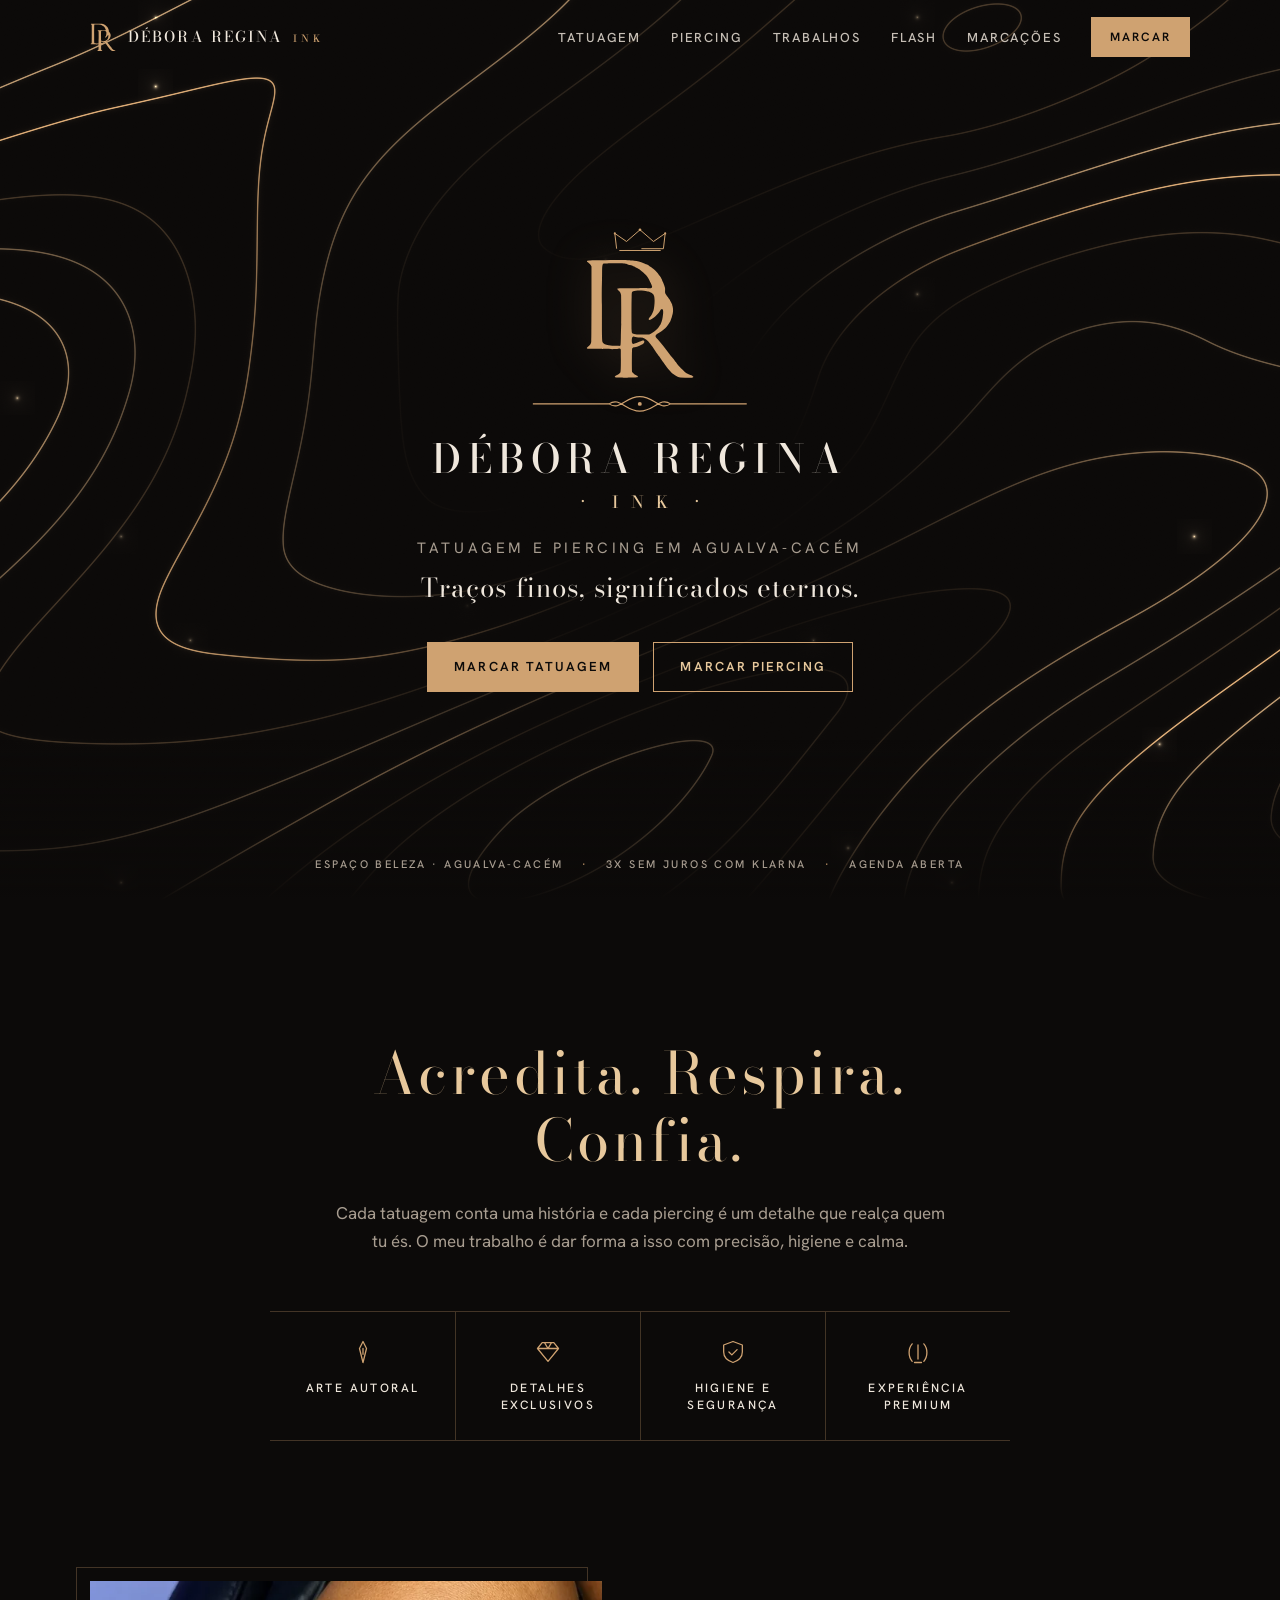
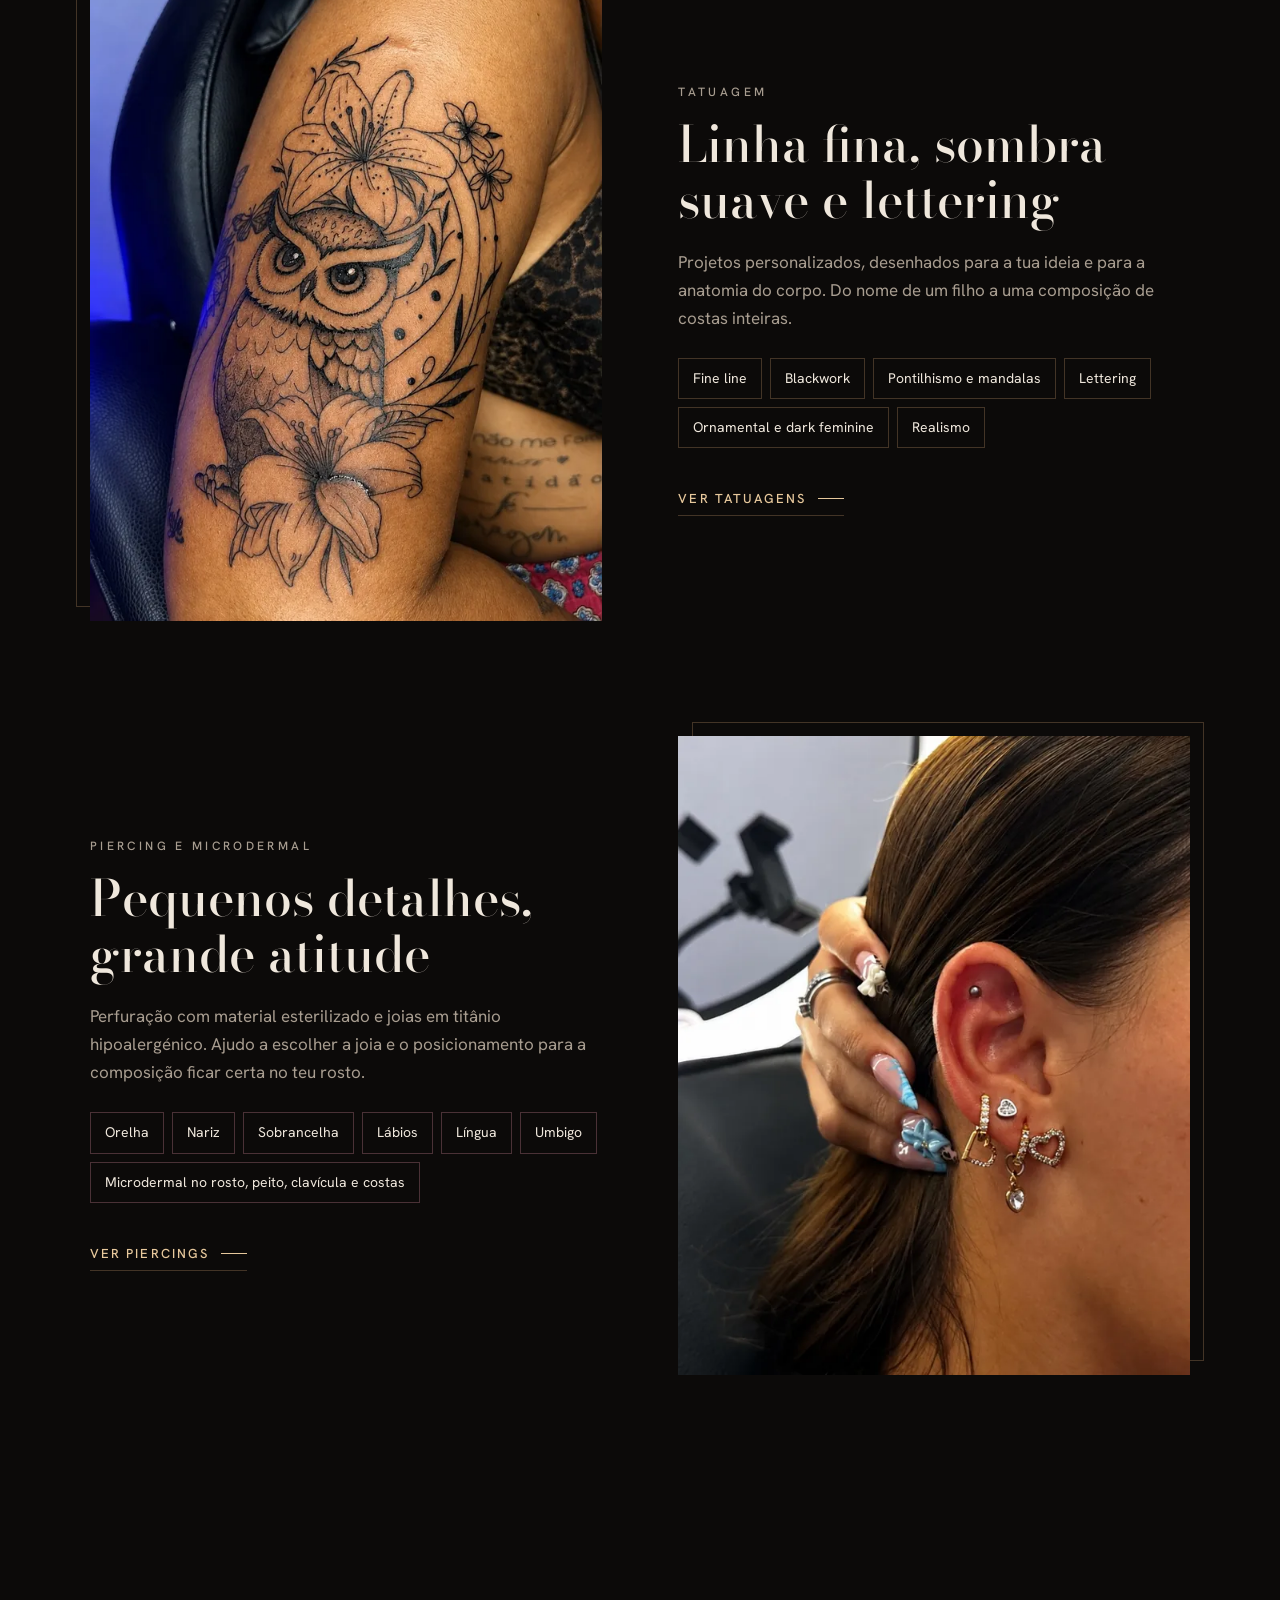
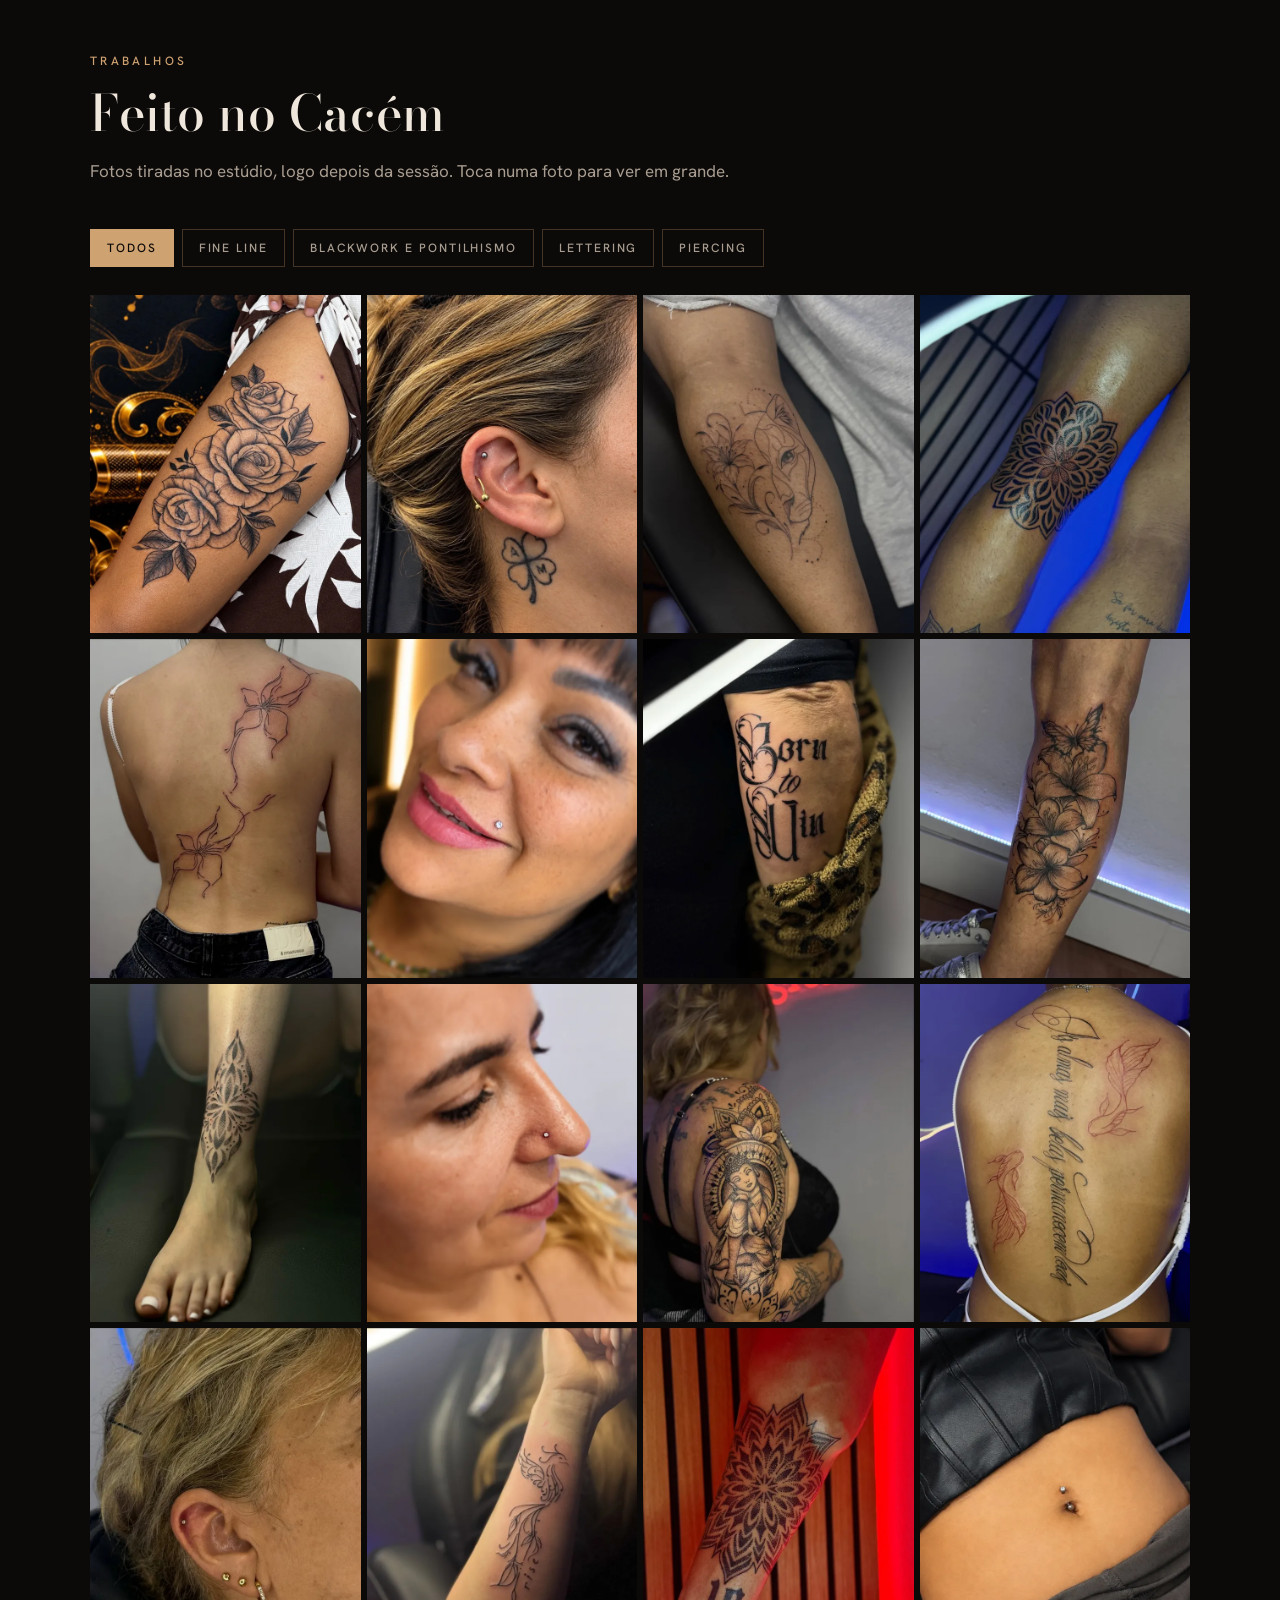
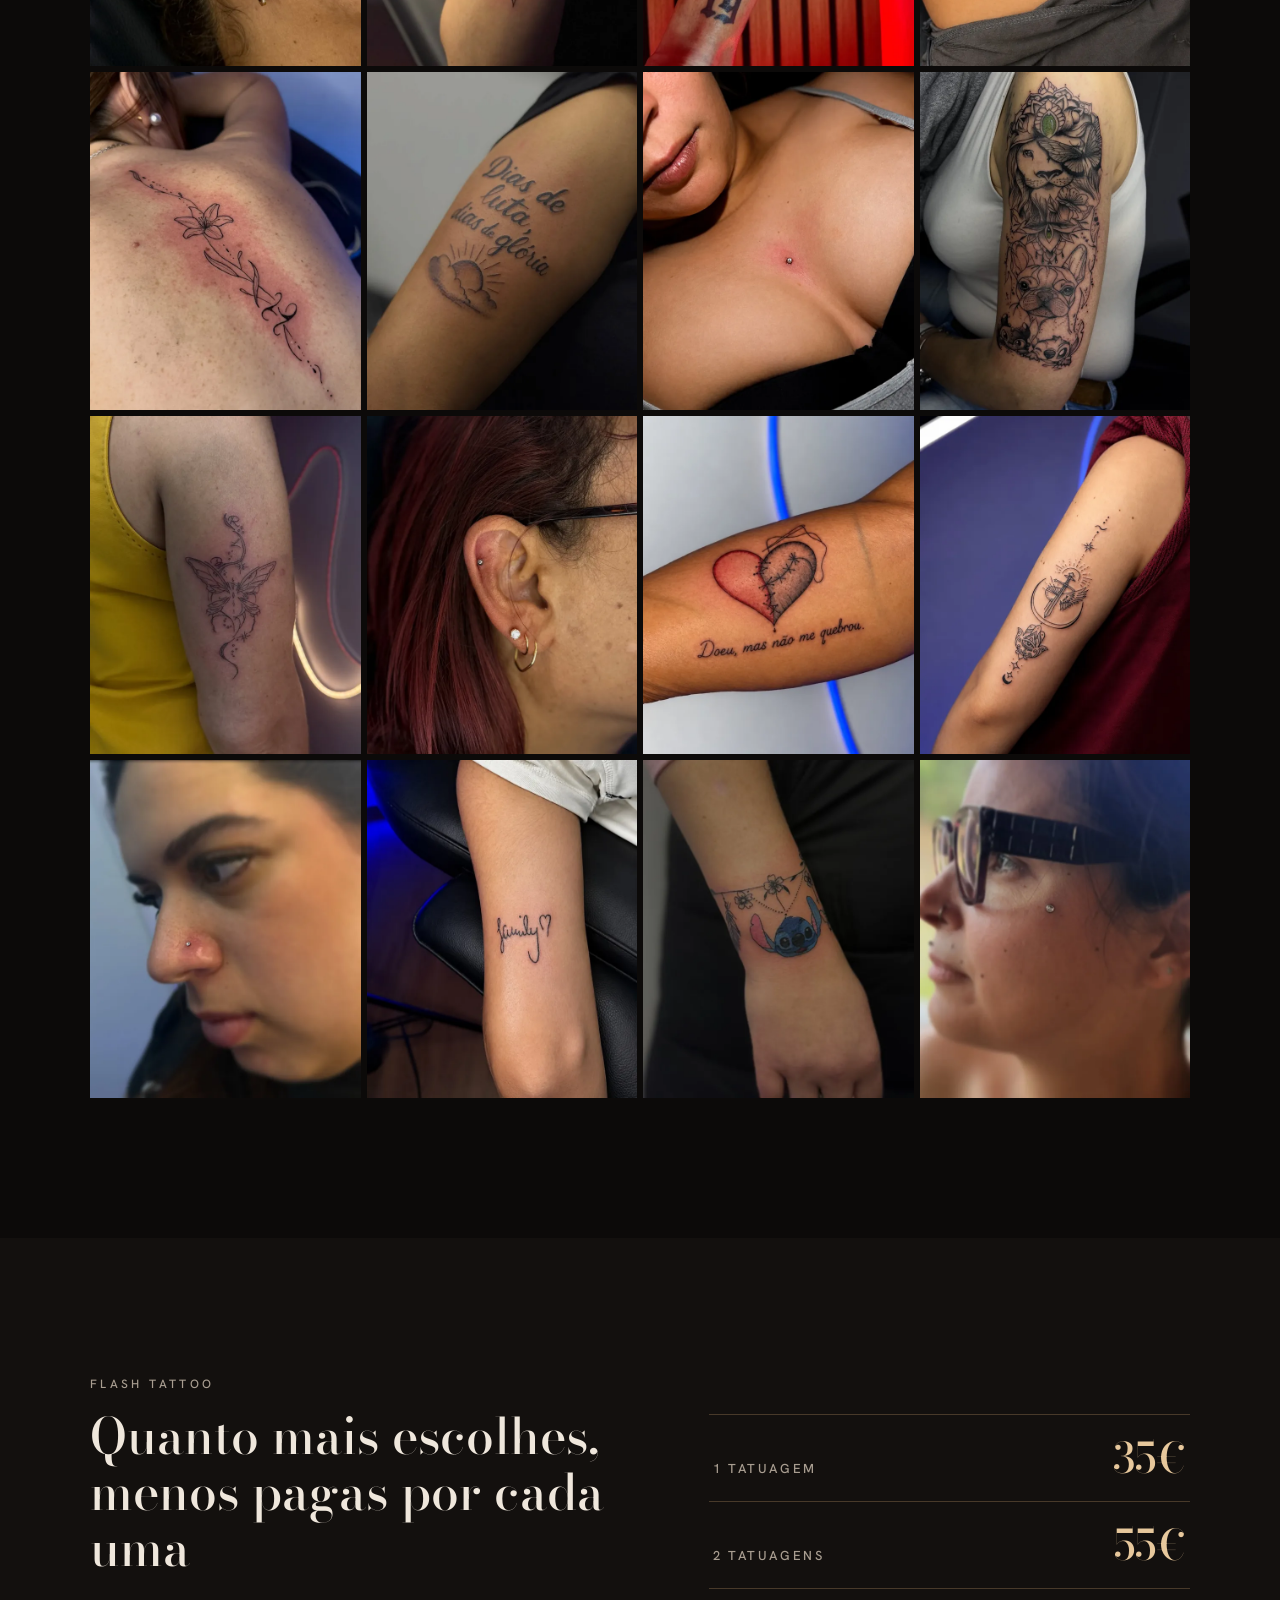
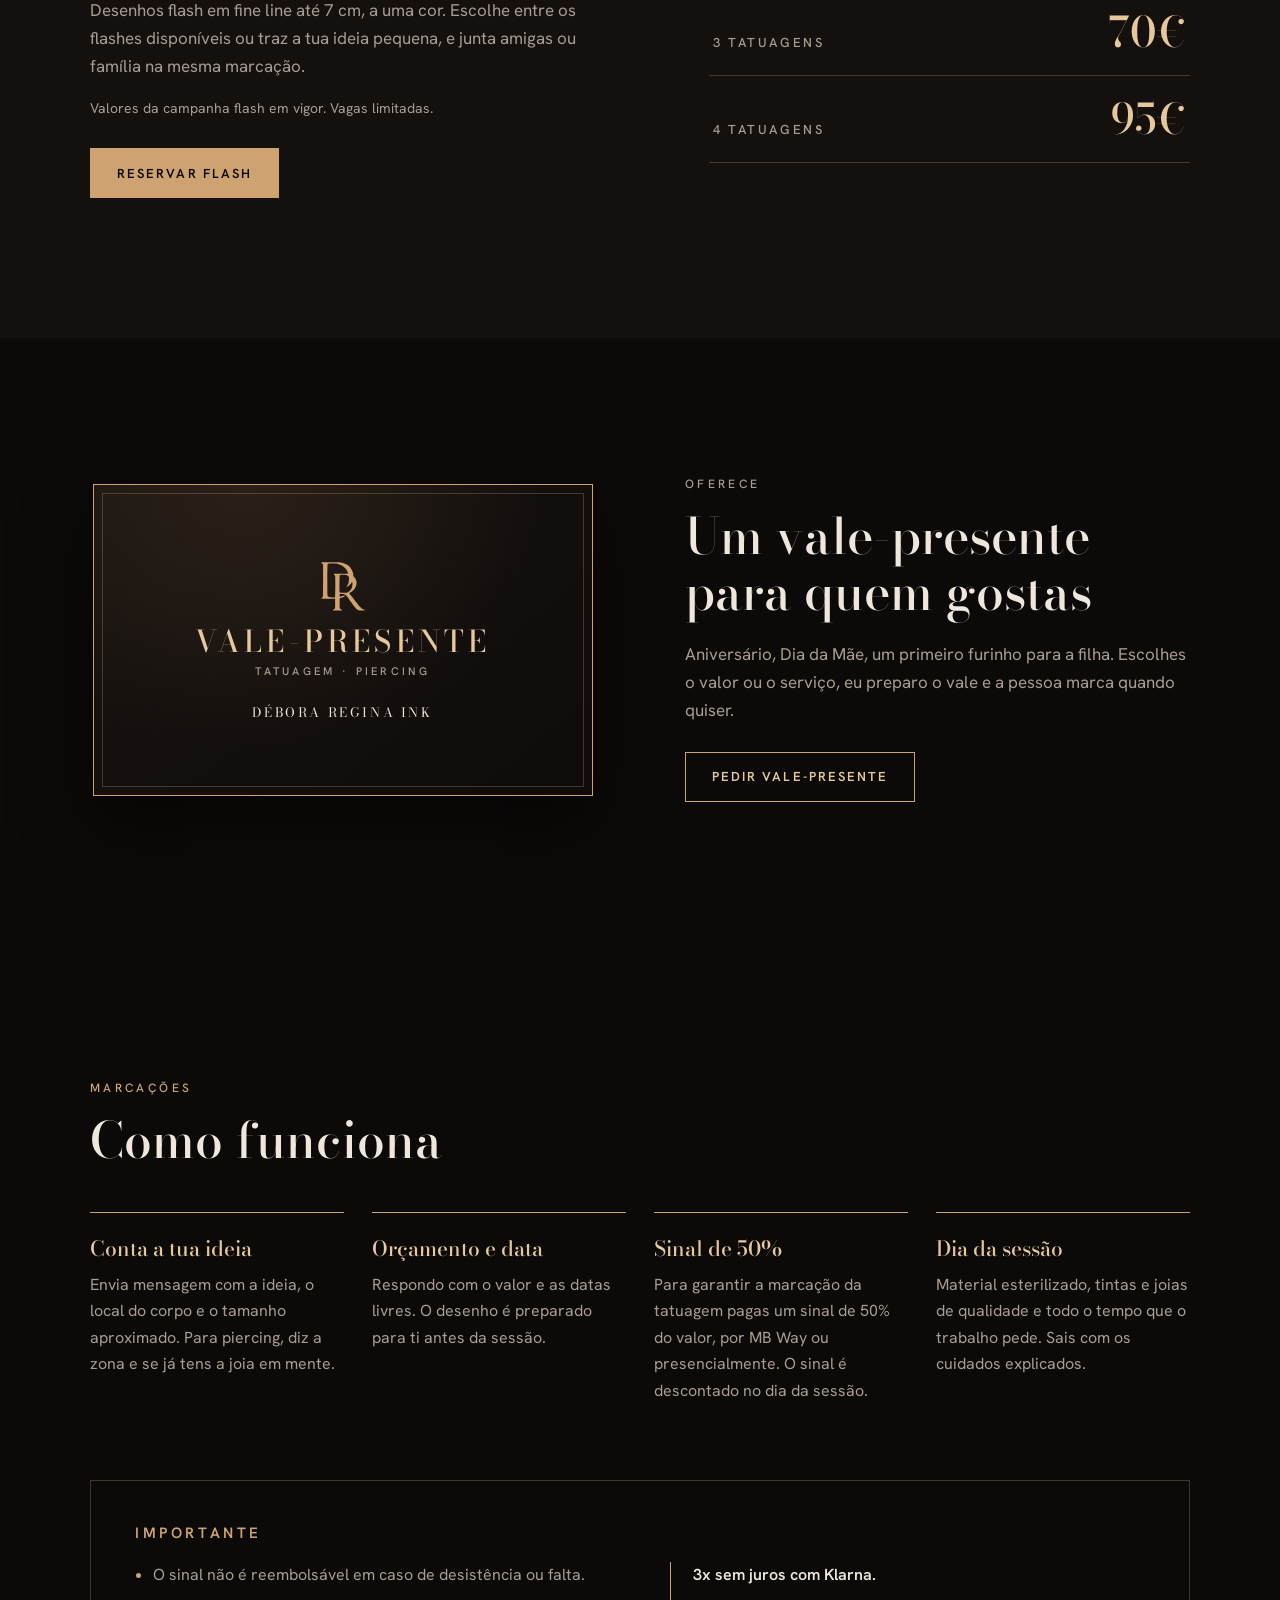
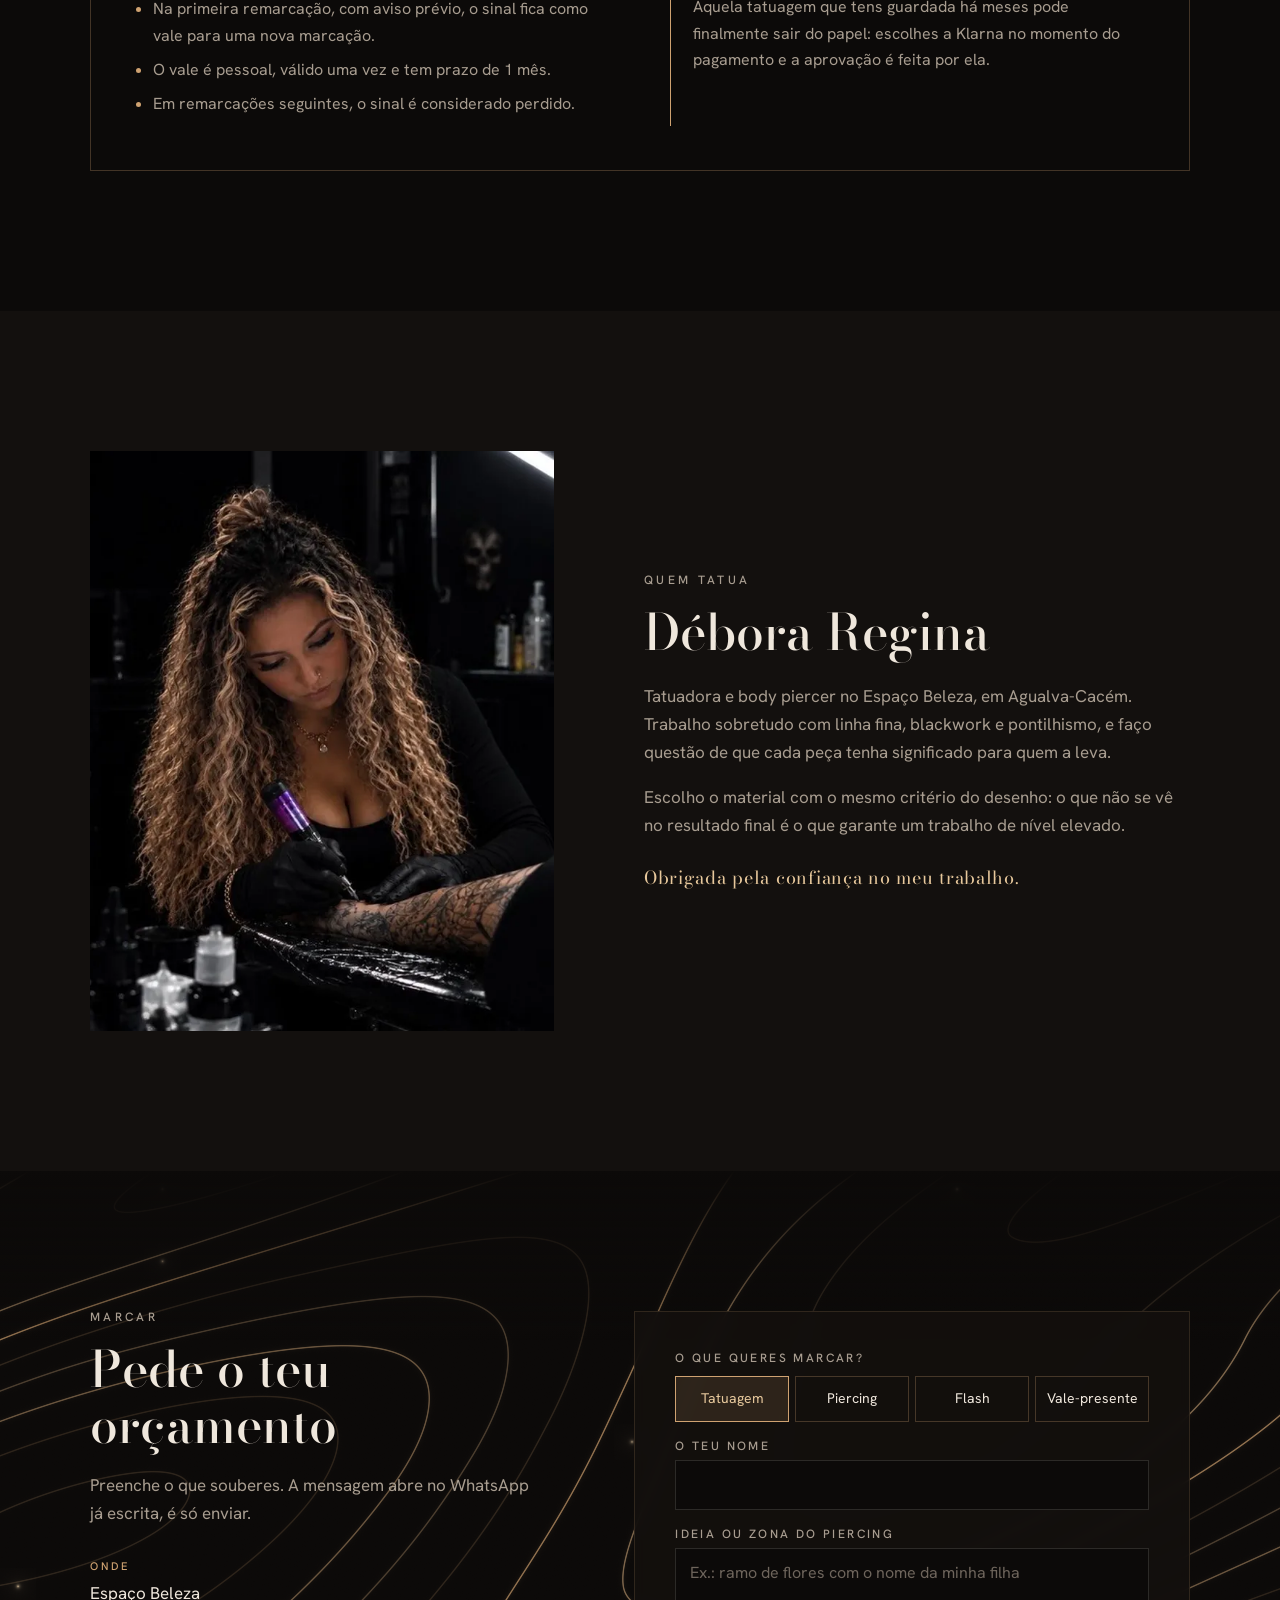
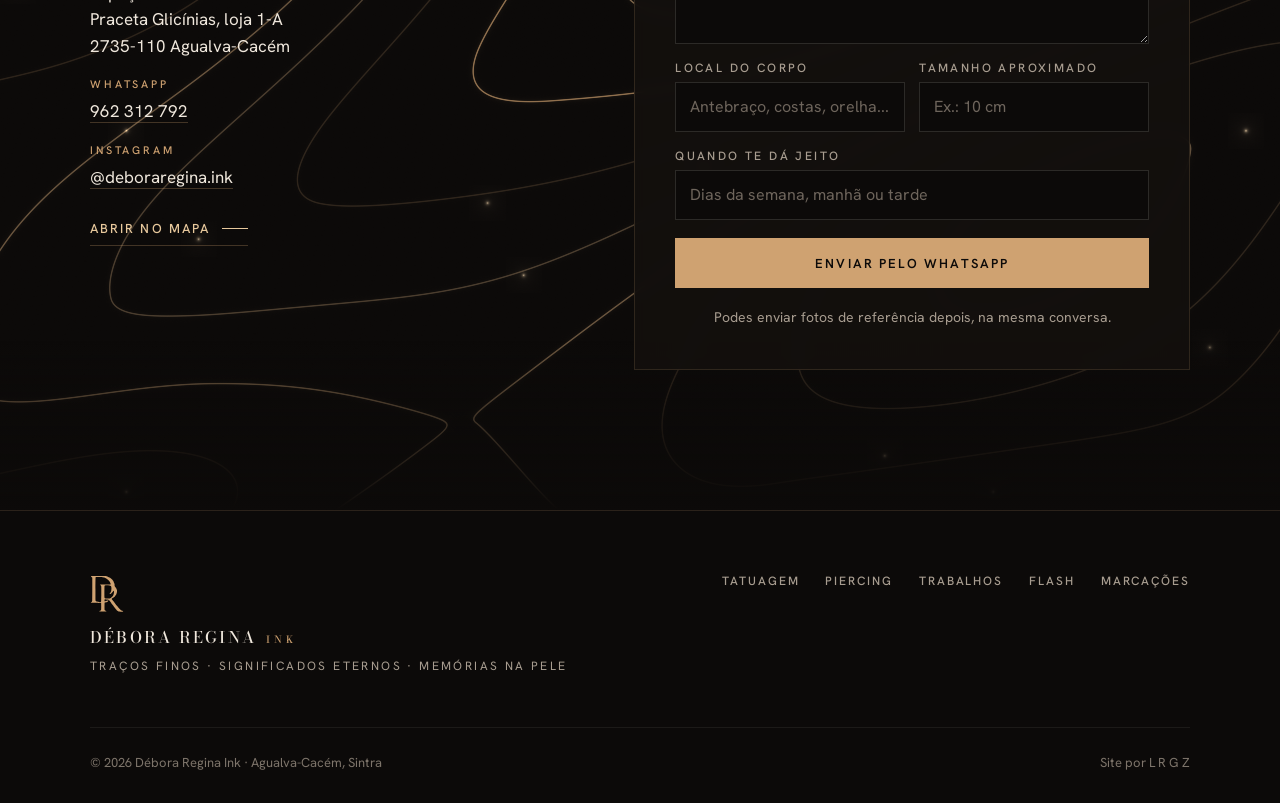
==== commit aa7996fb: "Foto nova no Sobre, Bodoni Moda, hero parado e linhas animadas no agendamento Co-Authored-By: Claude" ====
--- a/index.html
+++ b/index.html
@@ -23,8 +23,8 @@
 <meta name="twitter:card" content="summary_large_image">
 <link rel="preconnect" href="https://fonts.googleapis.com">
 <link rel="preconnect" href="https://fonts.gstatic.com" crossorigin>
-<link href="https://fonts.googleapis.com/css2?family=Cinzel:wght@400;500;600&family=Hanken+Grotesk:wght@300;400;500;600&display=swap" rel="stylesheet">
-<link rel="stylesheet" href="assets/style.css?v=1">
+<link href="https://fonts.googleapis.com/css2?family=Bodoni+Moda:opsz,wght@6..96,400;6..96,500;6..96,600&family=Hanken+Grotesk:wght@300;400;500;600&display=swap" rel="stylesheet">
+<link rel="stylesheet" href="assets/style.css?v=2">
 <script>document.documentElement.classList.add("js")</script>
 <script type="application/ld+json">
 {"@context":"https://schema.org","@type":"TattooParlor","name":"Débora Regina Ink","description":"Tatuagem fine line, blackwork, pontilhismo, lettering, piercing e microdermal.","telephone":"+351 962 312 792","address":{"@type":"PostalAddress","streetAddress":"Praceta Glicínias, loja 1-A (Espaço Beleza)","postalCode":"2735-110","addressLocality":"Agualva-Cacém","addressRegion":"Sintra","addressCountry":"PT"},"sameAs":["https://www.instagram.com/deboraregina.ink/"]}
@@ -227,7 +227,7 @@
 
 <section class="secao secao--placa sobre">
   <div class="caixa sobre__grade">
-    <div class="sobre__foto revela"><img src="assets/p/debora-640.webp" width="640" height="800" alt="Débora Regina no estúdio, com luz roxa" loading="lazy" decoding="async"></div>
+    <div class="sobre__foto revela"><img src="assets/p/debora-640.webp" width="640" height="800" alt="Débora Regina a tatuar um braço no estúdio" loading="lazy" decoding="async"></div>
     <div class="sobre__texto revela">
       <p class="chapeu">Quem tatua</p>
       <h2>Débora Regina</h2>
@@ -238,7 +238,8 @@
   </div>
 </section>
 
-<section class="secao" id="marcar">
+<section class="secao secao--linhas" id="marcar">
+  <canvas class="secao__linhas" id="linhas-marcar" aria-hidden="true"></canvas>
   <div class="caixa marcar">
     <div class="marcar__texto revela">
       <p class="chapeu">Marcar</p>
@@ -299,7 +300,7 @@
 </div>
 
 <svg width="0" height="0" style="position:absolute" aria-hidden="true"><defs><symbol id="dr" viewBox="445 322 644 709"><path fill="currentColor" fill-rule="evenodd" d="M628 1015C623 1014 622 1013 622 1011C622 1009 626 1005 635 1001C643 997 652 990 654 986C656 981 657 966 657 910C657 860 657 856 656 853C653 848 650 847 642 850C636 852 635 852 607 852C591 851 553 851 522 850C468 850 465 849 463 848C460 845 461 842 466 839C482 828 486 822 487 804C488 795 488 717 488 583L488 376L485 371C483 366 475 357 469 353C462 349 461 348 462 346C465 341 465 341 530 340C645 338 683 338 708 341C713 342 724 343 733 343C753 345 765 348 792 359C796 360 801 363 803 364C805 365 808 367 810 367C812 368 816 370 817 371C819 373 822 375 824 376C838 381 869 411 882 433C887 440 895 455 895 458C896 459 898 464 900 469C902 474 906 483 908 490C912 502 912 503 911 521C911 531 912 533 923 547C928 553 934 561 936 565C941 573 952 594 952 596C952 597 953 602 955 608C958 620 958 635 955 648C954 652 952 659 951 663C951 667 948 674 946 678C945 682 943 686 943 687C943 692 923 721 912 732C902 742 884 755 872 760C870 761 865 764 862 767C853 775 854 778 870 796C886 815 895 824 911 847C944 891 947 895 956 904C961 910 968 919 971 924C975 928 980 935 982 939C989 948 1016 975 1025 983C1033 990 1048 998 1057 1000C1065 1002 1071 1006 1073 1009C1074 1011 1074 1012 1072 1013C1069 1016 1061 1016 1027 1016L998 1015L986 1012C975 1008 966 1002 956 994C946 985 920 955 913 944C910 940 906 934 903 930C895 919 883 902 880 897C878 895 873 888 868 881C859 870 852 859 838 837C833 831 827 823 824 820C822 817 817 812 815 808C811 804 807 800 802 797C787 787 787 787 767 785C751 784 744 783 734 780C730 778 726 780 723 784C719 789 719 814 723 819C725 822 730 823 736 820C739 818 743 817 746 816C752 814 773 807 778 804C793 796 798 813 783 822C781 824 778 826 775 827C771 830 767 832 750 838C746 839 741 840 737 841C730 841 725 843 722 848C720 852 720 979 722 984C725 989 735 998 742 1001C749 1004 755 1008 755 1011C755 1013 752 1014 741 1015C730 1016 635 1016 628 1015ZM652 833C656 831 656 827 657 779C658 753 658 721 659 708C660 676 659 549 658 541C656 528 654 525 645 516C637 509 635 505 638 503C639 503 657 502 679 502C701 502 737 502 759 501C787 500 802 500 812 501C828 502 833 502 836 497C838 494 837 492 830 474C822 458 815 443 809 435C801 423 772 398 760 391C757 390 750 386 744 383C739 380 733 377 733 377C732 377 728 375 724 373C720 371 713 369 709 368C704 367 697 365 694 363C686 361 682 360 644 358C627 357 571 358 562 360C551 361 550 366 549 406C549 423 549 455 548 478C547 504 547 551 548 598C548 641 548 693 548 714C548 763 549 802 551 809C554 818 560 822 574 826C593 831 602 832 619 832C627 832 637 833 639 833C646 834 650 834 652 833ZM829 763C840 758 859 743 867 735C870 731 874 726 877 722C879 718 882 713 884 711C889 703 895 686 897 670C903 637 901 621 893 621C890 621 885 626 881 634C877 640 861 659 853 666C840 676 826 684 822 684C815 684 815 677 823 668C832 658 837 649 840 641C842 637 844 631 845 628C848 618 851 591 851 572C850 542 846 535 829 526C820 522 816 521 790 516C767 513 739 514 728 519C720 523 720 522 719 553C718 575 718 692 719 744C720 760 721 761 740 766C751 768 753 768 786 768L820 767L829 763Z"/></symbol></defs></svg>
-<script src="assets/linhas.js?v=1" defer></script>
+<script src="assets/linhas.js?v=2" defer></script>
 <script src="assets/site.js?v=1" defer></script>
 </body>
 </html>
--- a/assets/style.css
+++ b/assets/style.css
@@ -3,7 +3,7 @@
   --breu:#0c0a09;--placa:#13100e;--placa2:#1a1512;
   --osso:#efe7dc;--cinza:#a89d90;--fio:rgba(207,162,113,.28);
   --ouro:#cfa271;--ouro2:#e7c89c;--rosa:#d98aa0;
-  --serifa:"Cinzel",Georgia,serif;--sans:"Hanken Grotesk",system-ui,sans-serif;
+  --serifa:"Bodoni Moda",Didot,Georgia,serif;--sans:"Hanken Grotesk",system-ui,sans-serif;
   --caixa:1180px;--gutter:clamp(18px,4vw,40px);
   --curva:cubic-bezier(.22,.7,.2,1);
 }
@@ -12,9 +12,9 @@
 body{margin:0;background:var(--breu);color:var(--osso);font:400 17px/1.65 var(--sans);-webkit-font-smoothing:antialiased;overflow-x:hidden}
 img,svg{display:block;max-width:100%}
 a{color:inherit}
-h1,h2,h3{font-family:var(--serifa);font-weight:500;line-height:1.15;margin:0;letter-spacing:.02em}
-h2{font-size:clamp(28px,4vw,44px)}
-h3{font-size:19px}
+h1,h2,h3{font-family:var(--serifa);font-weight:500;line-height:1.12;margin:0;letter-spacing:0}
+h2{font-size:clamp(30px,4.4vw,50px)}
+h3{font-size:21px}
 p{margin:0 0 1em}
 ::selection{background:var(--ouro);color:var(--breu)}
 :focus-visible{outline:1px solid var(--ouro2);outline-offset:3px}
@@ -166,6 +166,11 @@
 .sobre p{color:var(--cinza)}
 .assina{font:400 18px/1.4 var(--serifa);color:var(--ouro2) !important;letter-spacing:.04em;margin-top:26px}
 
+/* marcar: as linhas douradas animadas ficam no fundo */
+.secao--linhas{position:relative;isolation:isolate;overflow:hidden}
+.secao__linhas{position:absolute;inset:0;width:100%;height:100%;z-index:-2;opacity:0;transition:opacity 1.4s}
+.secao__linhas.pronto{opacity:1}
+.secao--linhas::before{content:"";position:absolute;inset:0;z-index:-1;pointer-events:none;background:linear-gradient(var(--breu),transparent 18%,transparent 82%,var(--breu))}
 /* marcar */
 .marcar{display:grid;grid-template-columns:.9fr 1.1fr;gap:clamp(40px,7vw,100px);align-items:start}
 .marcar h2{margin-bottom:18px}
@@ -174,7 +179,7 @@
 .contactos dt{font:500 11px/1 var(--sans);letter-spacing:.26em;text-transform:uppercase;color:var(--ouro);margin-bottom:8px}
 .contactos dd{margin:0;line-height:1.55}
 .contactos a{text-decoration:none;border-bottom:1px solid var(--fio)}
-.pedido{background:var(--placa);border:1px solid rgba(207,162,113,.16);padding:clamp(22px,4vw,40px);display:grid;gap:18px}
+.pedido{background:rgba(19,16,14,.9);backdrop-filter:blur(6px);-webkit-backdrop-filter:blur(6px);border:1px solid rgba(207,162,113,.16);padding:clamp(22px,4vw,40px);display:grid;gap:18px}
 .opcoes{border:0;padding:0;margin:0;display:grid;grid-template-columns:repeat(4,1fr);gap:6px}
 .opcoes legend{font:500 12px/1 var(--sans);letter-spacing:.2em;text-transform:uppercase;color:var(--cinza);margin-bottom:12px;padding:0}
 .opcoes label{position:relative}
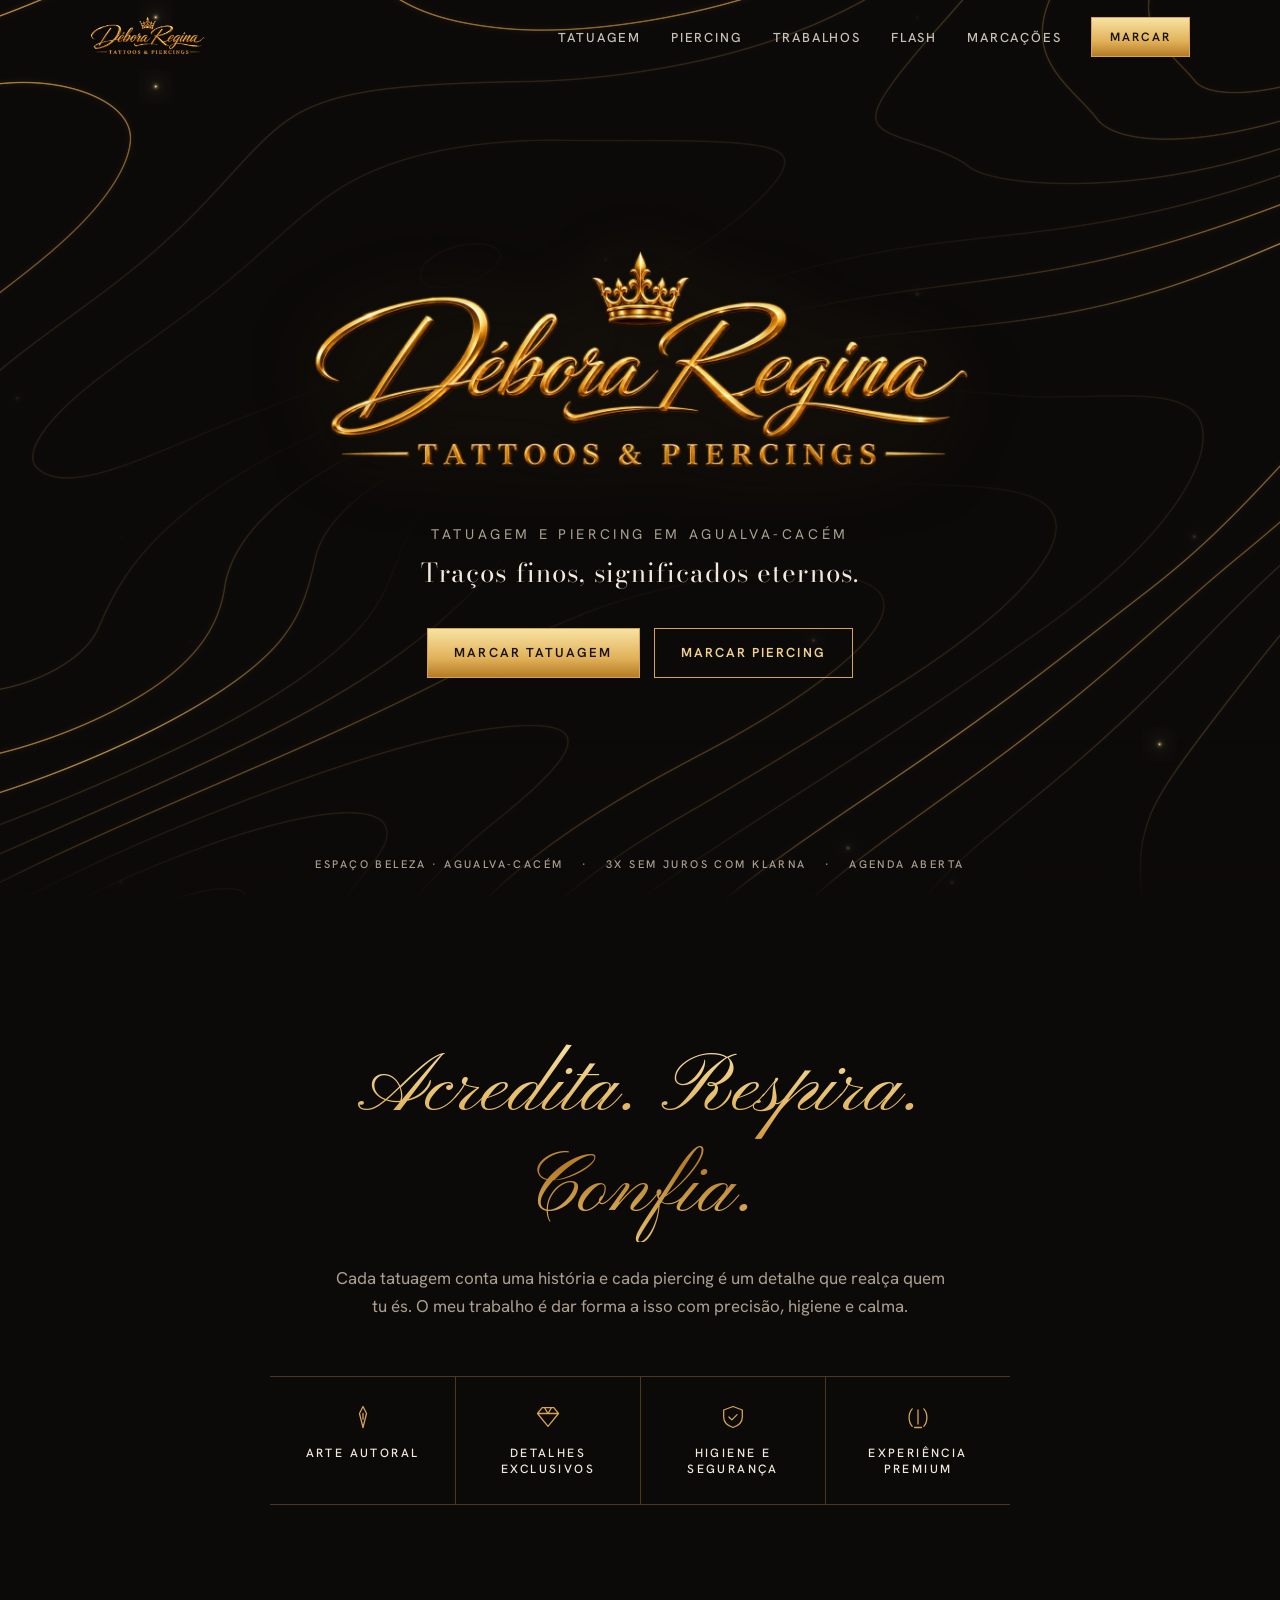
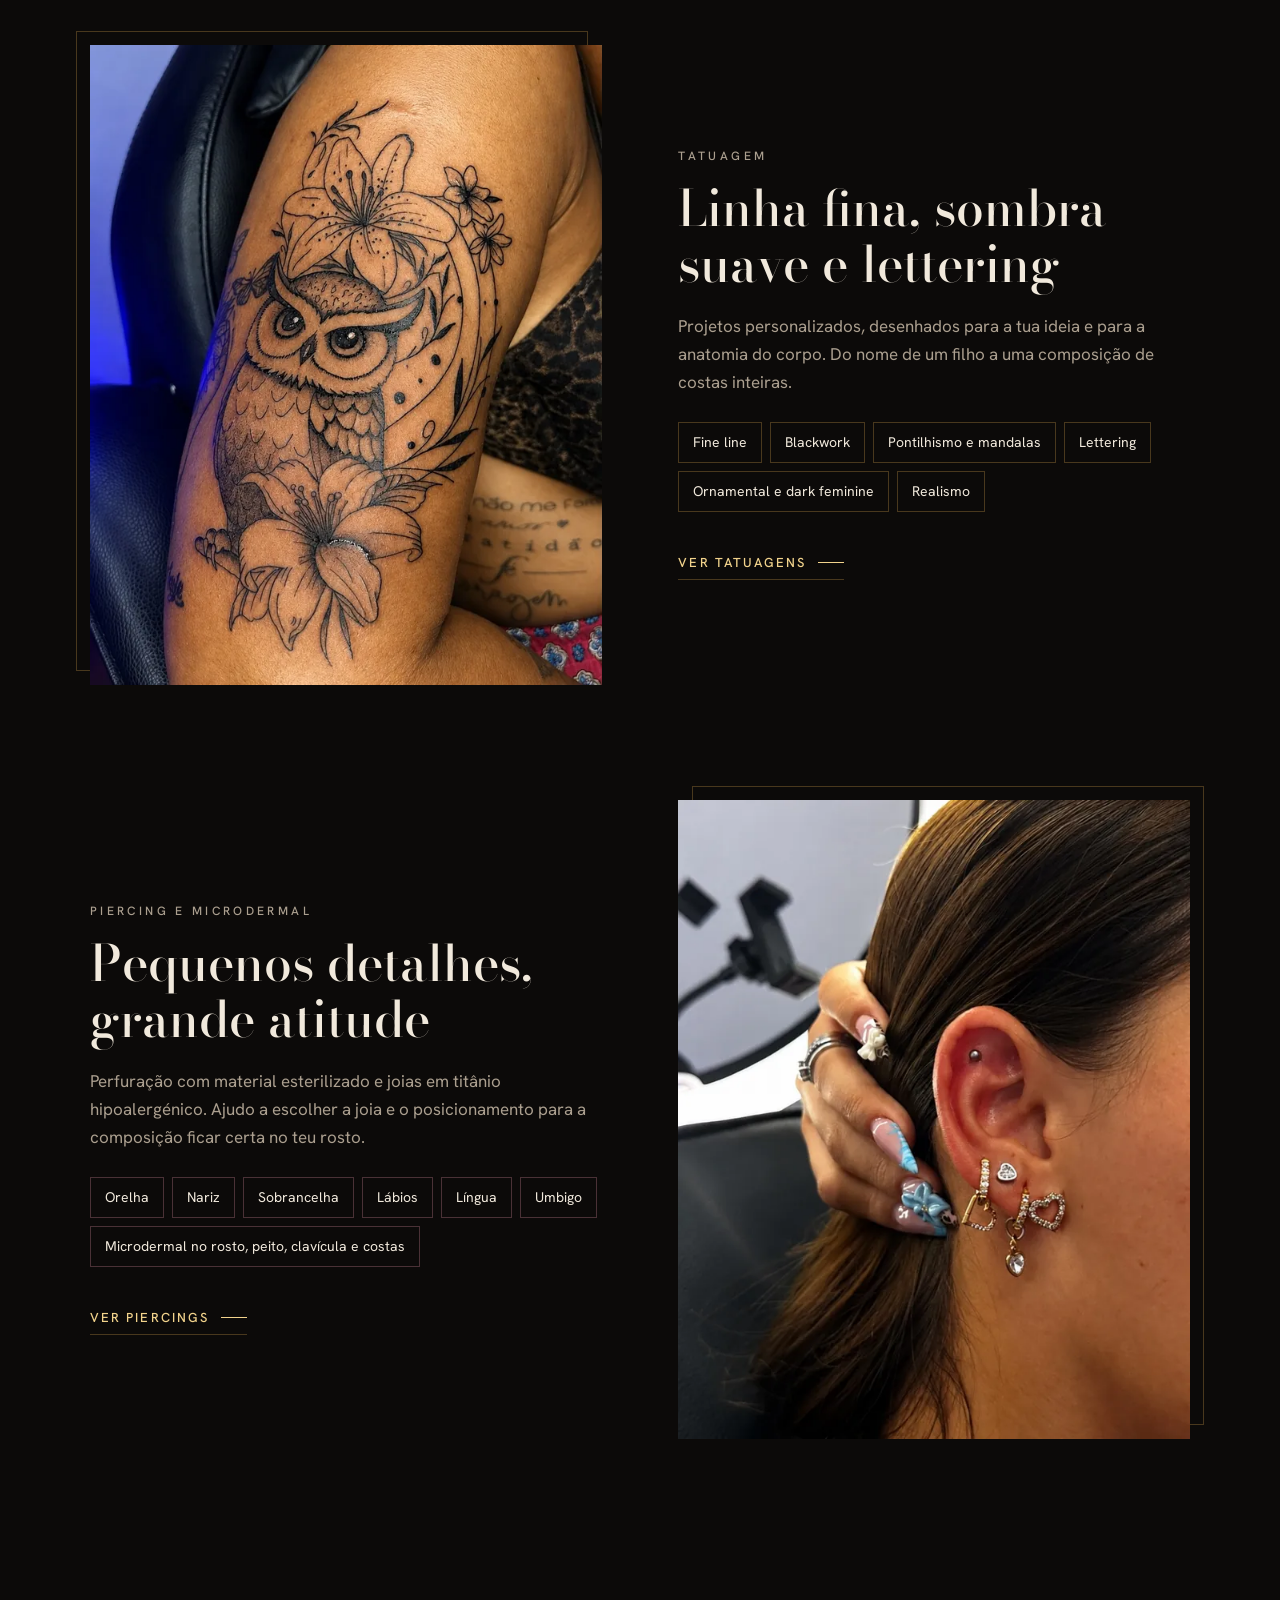
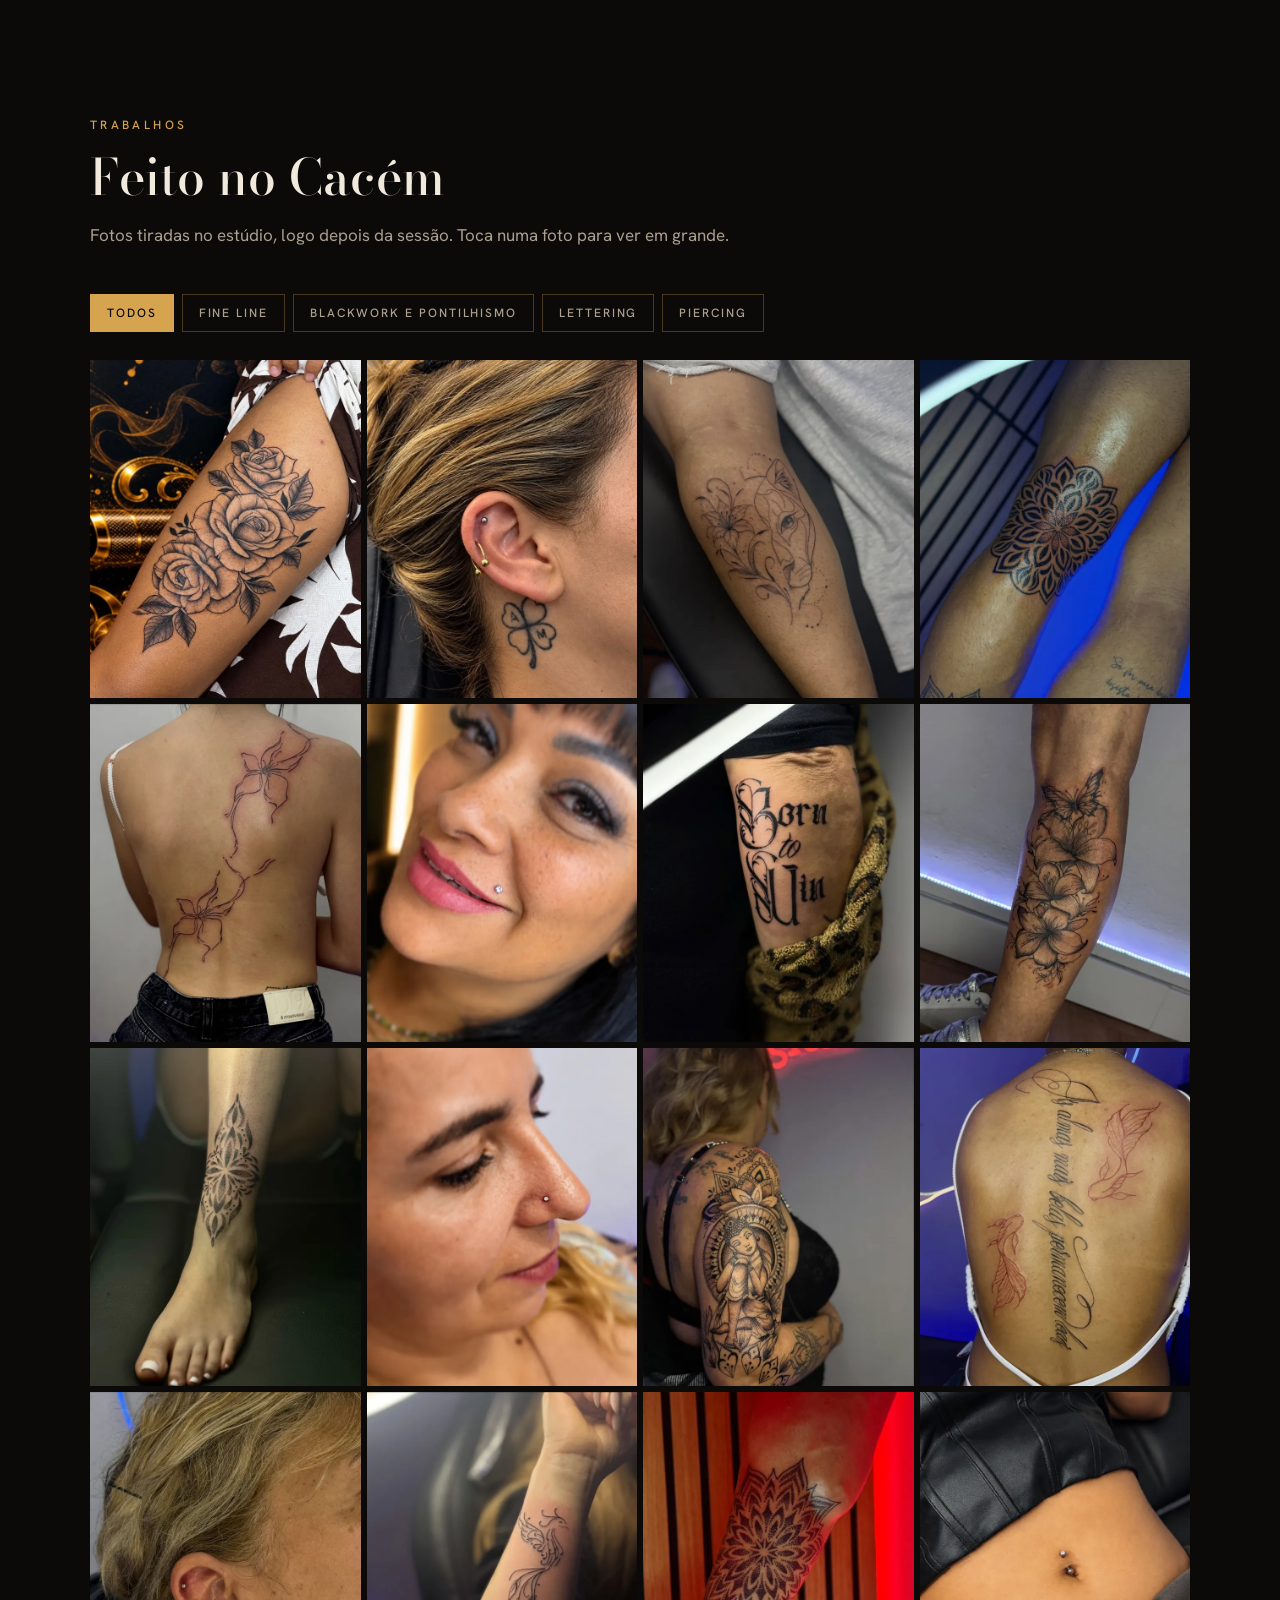
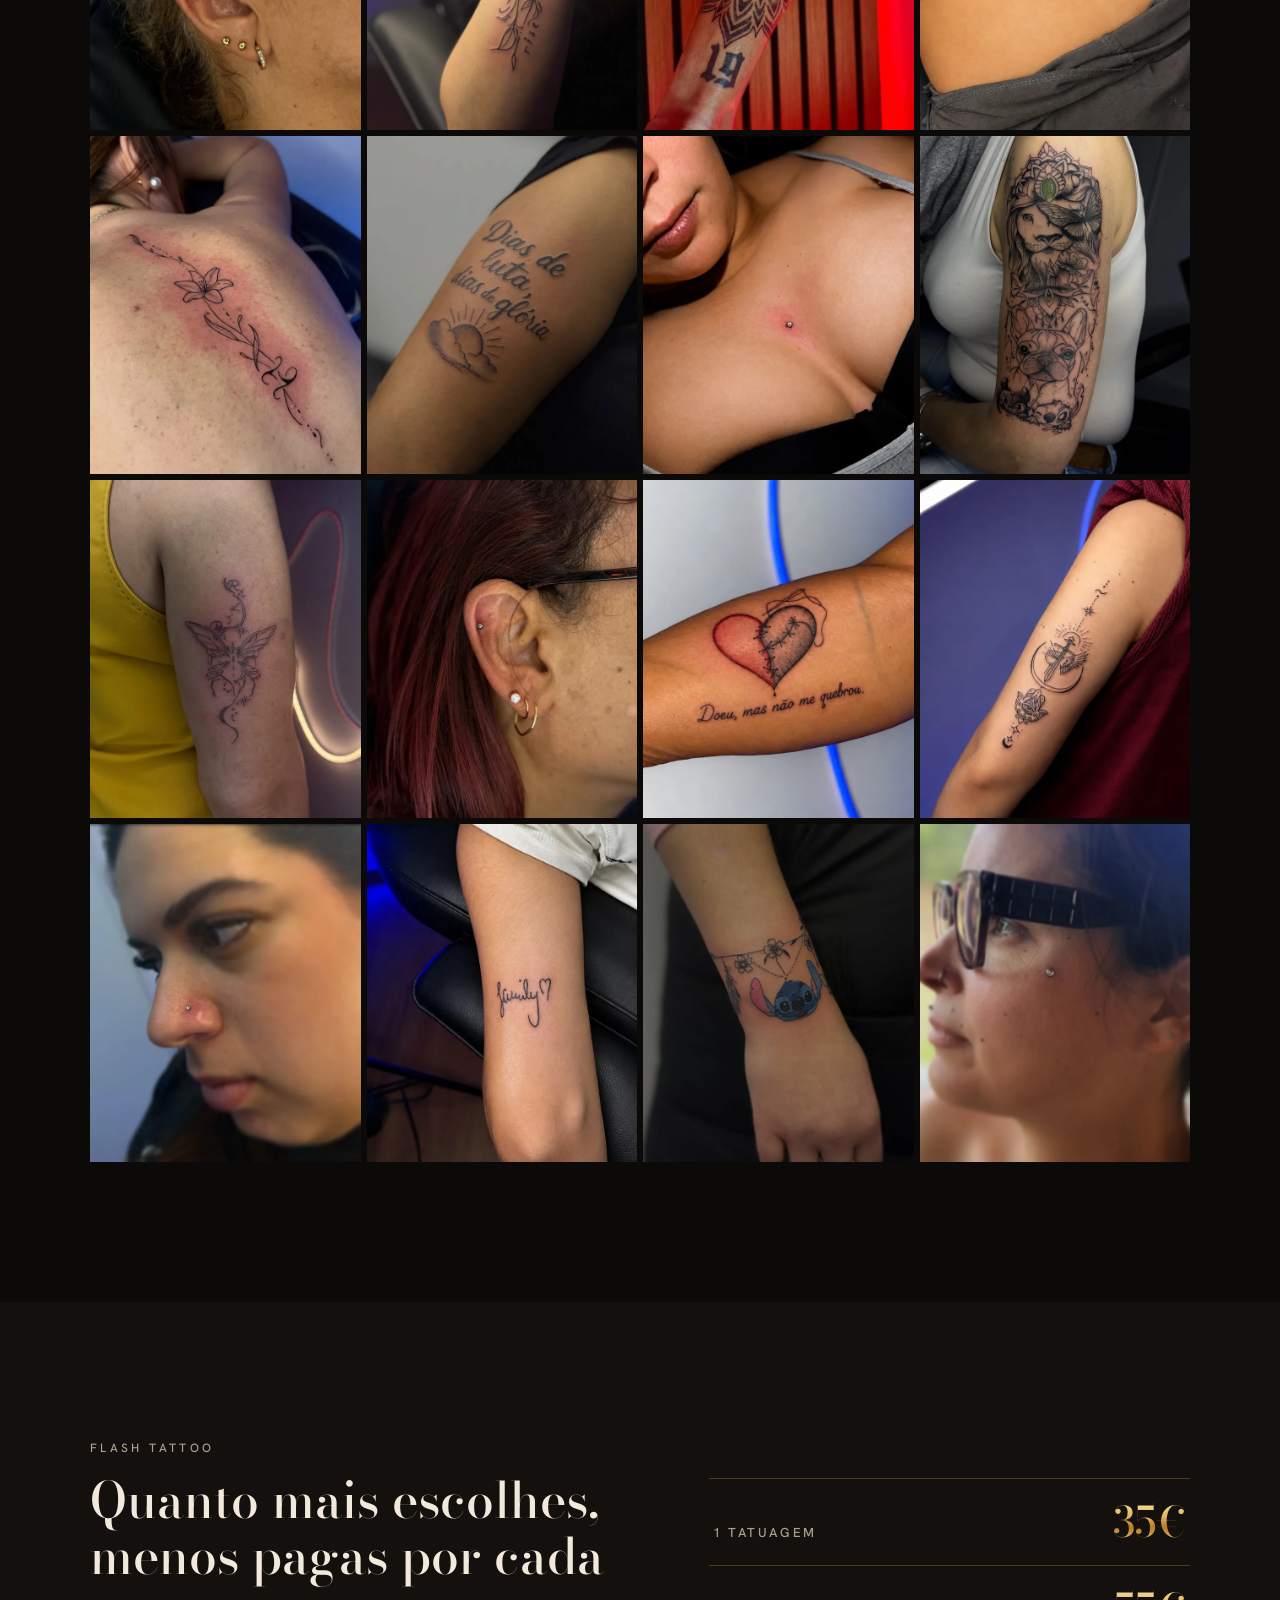
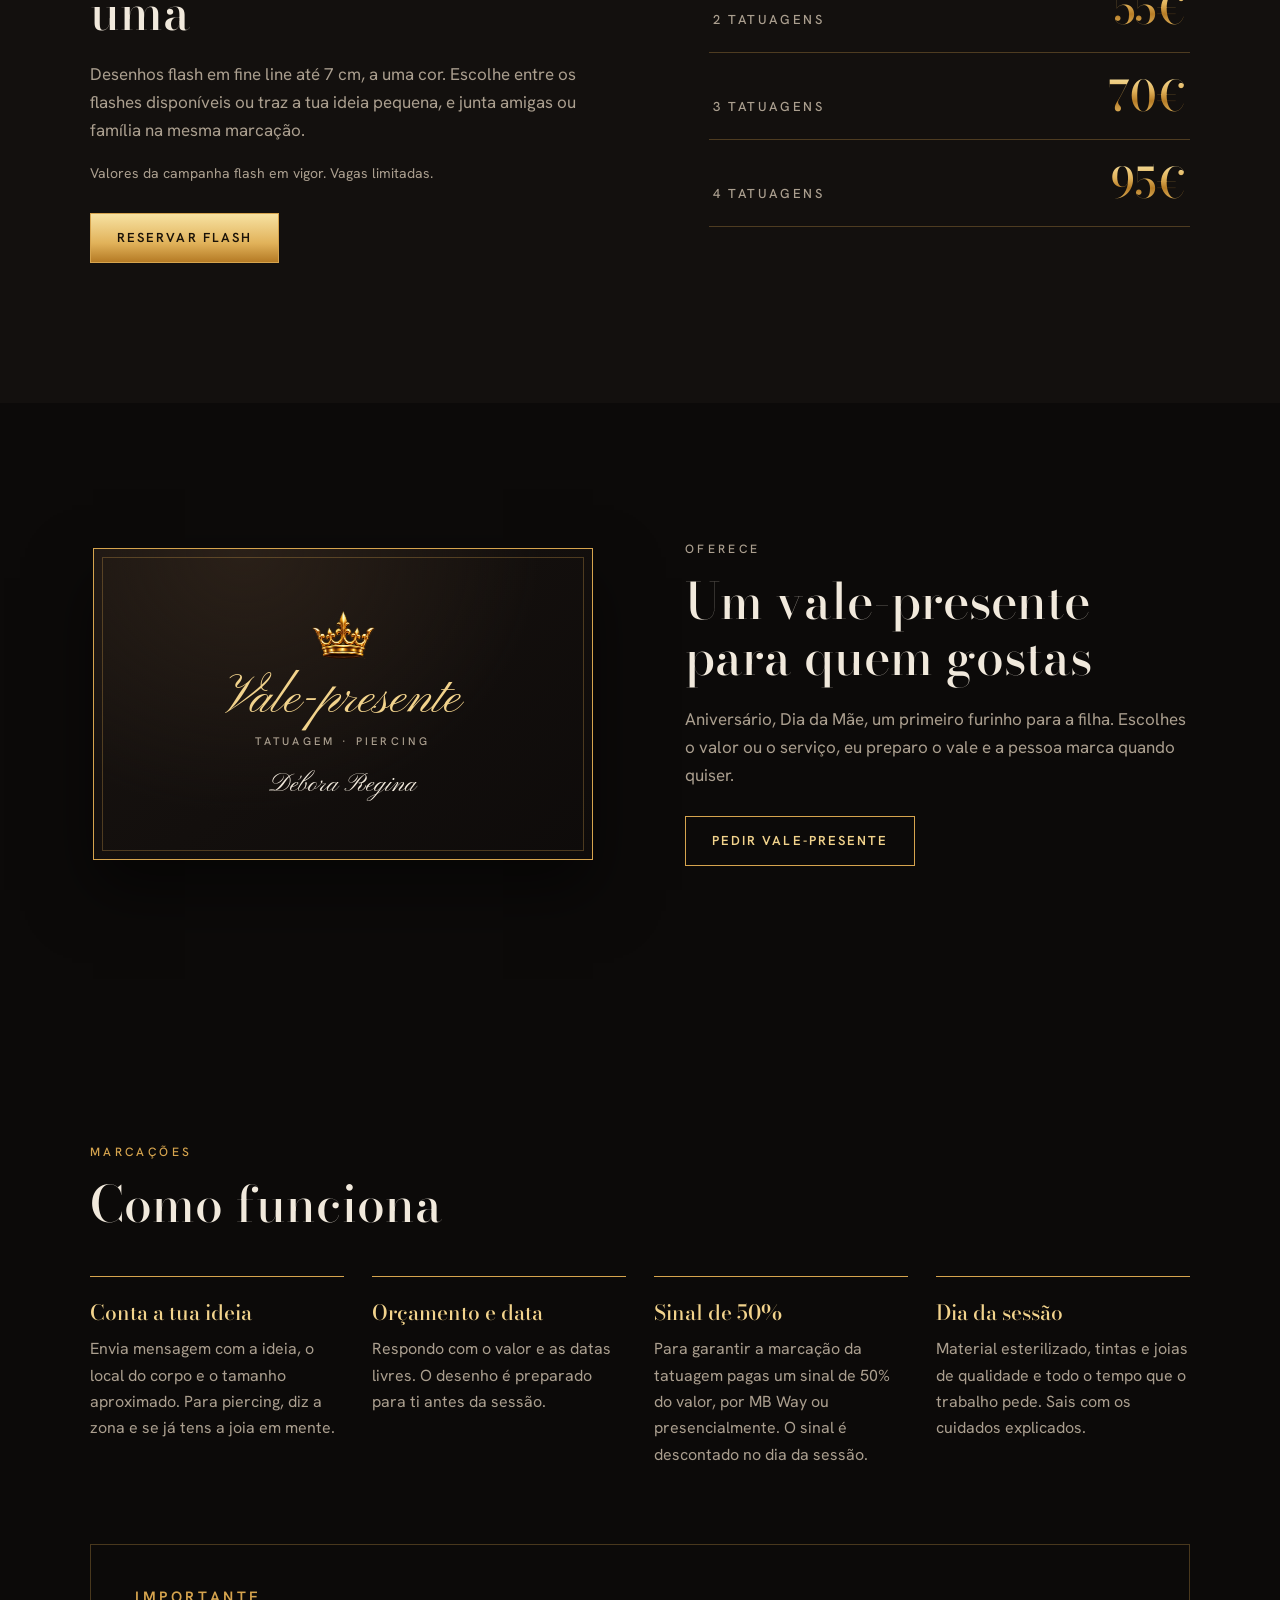
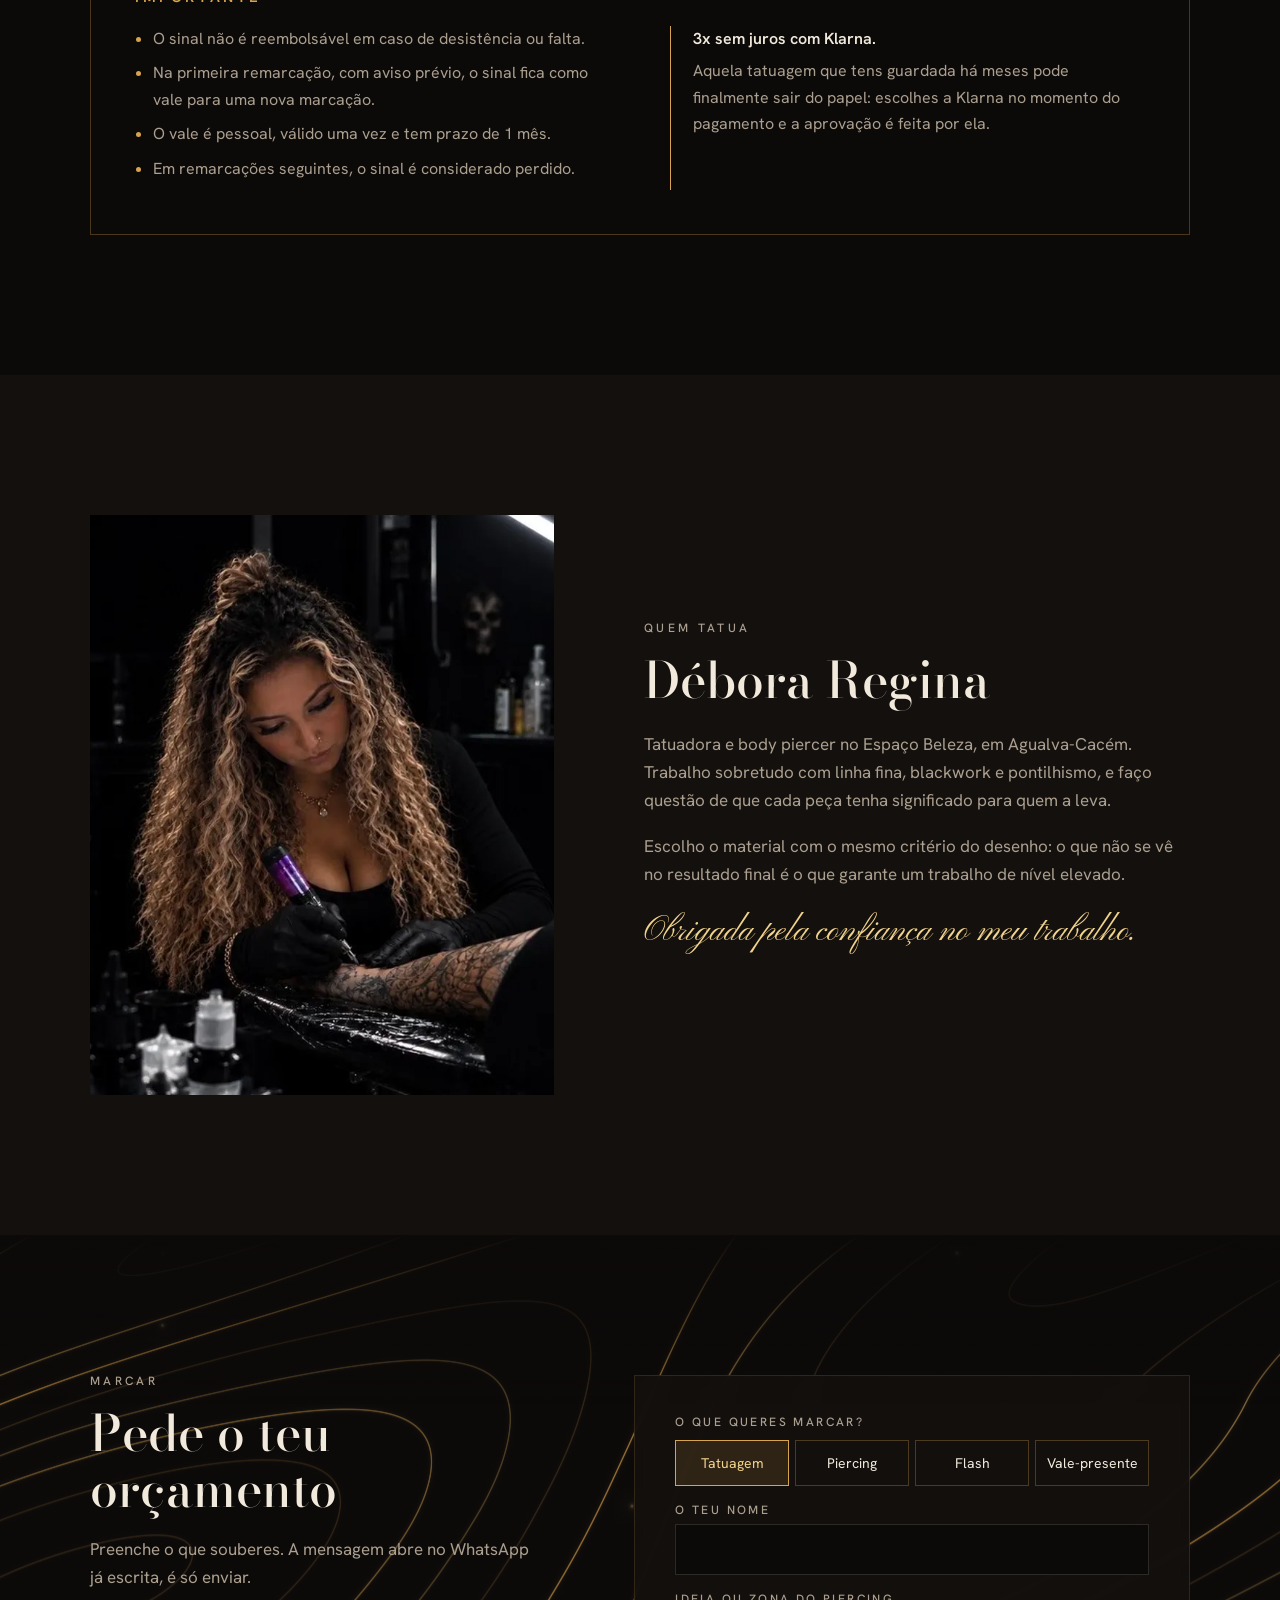
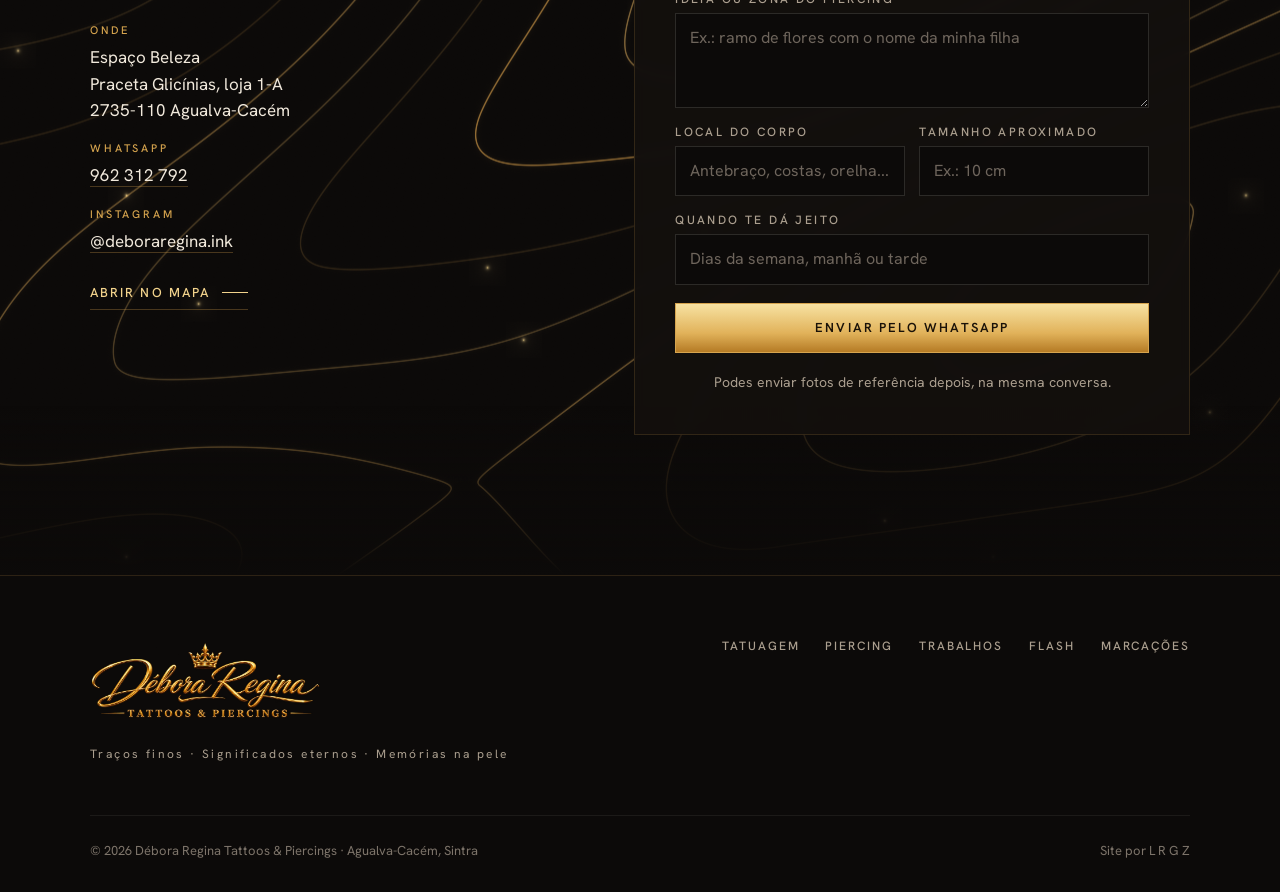
==== commit 3505ae4e: "Identidade a partir do logo oficial: logo e coroa, dourado metálico, script nos destaques e linhas a" ====
--- a/index.html
+++ b/index.html
@@ -3,7 +3,7 @@
 <head>
 <meta charset="utf-8">
 <meta name="viewport" content="width=device-width,initial-scale=1,viewport-fit=cover">
-<title>Débora Regina Ink · Tatuagem e piercing em Agualva-Cacém</title>
+<title>Débora Regina · Tattoos &amp; Piercings em Agualva-Cacém</title>
 <meta name="description" content="Tatuagem fine line, blackwork, pontilhismo e lettering, piercing e microdermal com a Débora Regina no Espaço Beleza, Agualva-Cacém (Sintra). Marcações por mensagem, pagamento em 3x sem juros com Klarna.">
 <meta name="robots" content="noindex">
 <meta name="theme-color" content="#0c0a09">
@@ -13,21 +13,22 @@
 <link rel="apple-touch-icon" href="apple-touch-icon.png">
 <meta property="og:type" content="website">
 <meta property="og:locale" content="pt_PT">
-<meta property="og:site_name" content="Débora Regina Ink">
-<meta property="og:title" content="Débora Regina Ink · Tatuagem e piercing">
+<meta property="og:site_name" content="Débora Regina Tattoos &amp; Piercings">
+<meta property="og:title" content="Débora Regina Tattoos &amp; Piercings · Tatuagem e piercing">
 <meta property="og:description" content="Traços finos, significados eternos. Tatuagem e piercing em Agualva-Cacém.">
 <meta property="og:url" content="https://azeugral.github.io/debora-regina/">
-<meta property="og:image" content="https://azeugral.github.io/debora-regina/og.jpg?v=1">
+<meta property="og:image" content="https://azeugral.github.io/debora-regina/og.jpg?v=2">
 <meta property="og:image:width" content="1200">
 <meta property="og:image:height" content="630">
 <meta name="twitter:card" content="summary_large_image">
 <link rel="preconnect" href="https://fonts.googleapis.com">
 <link rel="preconnect" href="https://fonts.gstatic.com" crossorigin>
-<link href="https://fonts.googleapis.com/css2?family=Bodoni+Moda:opsz,wght@6..96,400;6..96,500;6..96,600&family=Hanken+Grotesk:wght@300;400;500;600&display=swap" rel="stylesheet">
-<link rel="stylesheet" href="assets/style.css?v=2">
+<link rel="preload" as="image" href="assets/img/logo.webp?v=2">
+<link href="https://fonts.googleapis.com/css2?family=Bodoni+Moda:opsz,wght@6..96,400;6..96,500;6..96,600&family=Hanken+Grotesk:wght@300;400;500;600&family=Pinyon+Script&display=swap" rel="stylesheet">
+<link rel="stylesheet" href="assets/style.css?v=3">
 <script>document.documentElement.classList.add("js")</script>
 <script type="application/ld+json">
-{"@context":"https://schema.org","@type":"TattooParlor","name":"Débora Regina Ink","description":"Tatuagem fine line, blackwork, pontilhismo, lettering, piercing e microdermal.","telephone":"+351 962 312 792","address":{"@type":"PostalAddress","streetAddress":"Praceta Glicínias, loja 1-A (Espaço Beleza)","postalCode":"2735-110","addressLocality":"Agualva-Cacém","addressRegion":"Sintra","addressCountry":"PT"},"sameAs":["https://www.instagram.com/deboraregina.ink/"]}
+{"@context":"https://schema.org","@type":"TattooParlor","name":"Débora Regina Tattoos &amp; Piercings","description":"Tatuagem fine line, blackwork, pontilhismo, lettering, piercing e microdermal.","telephone":"+351 962 312 792","address":{"@type":"PostalAddress","streetAddress":"Praceta Glicínias, loja 1-A (Espaço Beleza)","postalCode":"2735-110","addressLocality":"Agualva-Cacém","addressRegion":"Sintra","addressCountry":"PT"},"sameAs":["https://www.instagram.com/deboraregina.ink/"]}
 </script>
 </head>
 <body>
@@ -35,9 +36,8 @@
 
 <header class="topo">
   <div class="caixa topo__caixa">
-    <a class="marca" href="#inicio" aria-label="Débora Regina Ink, início">
-      <span class="marca__dr" aria-hidden="true"><svg viewBox="0 0 644 709"><use href="#dr" width="644" height="709"/></svg></span>
-      <span class="marca__nome">Débora Regina <small>Ink</small></span>
+    <a class="marca" href="#inicio" aria-label="Débora Regina Tattoos &amp; Piercings, início">
+      <img class="marca__logo" src="assets/img/logo-800.webp?v=2" width="800" height="305" alt="">
     </a>
     <button class="abre-menu" type="button" aria-label="Abrir menu" aria-expanded="false" aria-controls="menu"><span></span><span></span></button>
     <nav class="menu" id="menu" aria-label="Principal">
@@ -56,12 +56,10 @@
 <section class="hero" id="inicio">
   <canvas class="hero__linhas" id="linhas" aria-hidden="true"></canvas>
   <div class="hero__miolo">
-    <div class="hero__dr entra" style="--d:0" aria-hidden="true">
-      <svg class="coroa" viewBox="0 0 120 52"><path d="M8 46 L4 12 L30 30 L60 4 L90 30 L116 12 L112 46 Z"/><path d="M14 50 H106"/><circle cx="60" cy="4" r="3"/><circle cx="4" cy="12" r="2.4"/><circle cx="116" cy="12" r="2.4"/></svg>
-      <svg class="dr" viewBox="0 0 644 709"><use href="#dr" width="644" height="709"/></svg>
-      <svg class="arabesco" viewBox="0 0 240 24"><path d="M2 12 H86 M154 12 H238 M120 4 C104 4 98 20 86 12 C98 4 104 20 120 20 C136 20 142 4 154 12 C142 20 136 4 120 4 Z"/><circle cx="120" cy="12" r="2.2"/></svg>
-    </div>
-    <p class="hero__nome entra" style="--d:1">Débora Regina<span>· Ink ·</span></p>
+    <div class="hero__logo entra" style="--d:0">
+      <img src="assets/img/logo.webp?v=2" width="1400" height="534" alt="Débora Regina · Tattoos &amp; Piercings">
+      <span class="hero__brilho" aria-hidden="true"></span>
+    </div>
     <h1 class="hero__titulo entra" style="--d:2">Tatuagem e piercing em Agualva-Cacém</h1>
     <p class="hero__lead entra" style="--d:3">Traços finos, significados eternos.</p>
     <div class="hero__acoes entra" style="--d:4">
@@ -186,10 +184,10 @@
 <section class="secao presente">
   <div class="caixa presente__grade">
     <div class="presente__cartao revela" aria-hidden="true">
-      <svg class="presente__dr" viewBox="0 0 644 709"><use href="#dr" width="644" height="709"/></svg>
+      <img class="presente__coroa" src="assets/img/coroa.webp?v=2" width="240" height="185" alt="">
       <p class="presente__nome">Vale-presente</p>
       <p class="presente__linha">Tatuagem · Piercing</p>
-      <p class="presente__de">Débora Regina Ink</p>
+      <p class="presente__de">Débora Regina</p>
     </div>
     <div class="revela">
       <p class="chapeu chapeu--rosa">Oferece</p>
@@ -278,15 +276,14 @@
 <footer class="rodape">
   <div class="caixa rodape__caixa">
     <div class="rodape__marca">
-      <svg viewBox="0 0 644 709" aria-hidden="true"><use href="#dr" width="644" height="709"/></svg>
-      <p>Débora Regina <small>Ink</small></p>
+      <img class="rodape__logo" src="assets/img/logo-800.webp?v=2" width="800" height="305" alt="Débora Regina · Tattoos &amp; Piercings">
       <p class="rodape__frase">Traços finos · Significados eternos · Memórias na pele</p>
     </div>
     <nav class="rodape__links" aria-label="Rodapé">
       <a href="#tatuagem">Tatuagem</a><a href="#piercing">Piercing</a><a href="#trabalhos">Trabalhos</a><a href="#flash">Flash</a><a href="#marcacoes">Marcações</a>
     </nav>
     <div class="rodape__fim">
-      <p>© 2026 Débora Regina Ink · Agualva-Cacém, Sintra</p>
+      <p>© 2026 Débora Regina Tattoos &amp; Piercings · Agualva-Cacém, Sintra</p>
       <p><a href="https://lrgz.com.br" rel="noopener">Site por L R G Z</a></p>
     </div>
   </div>
@@ -299,8 +296,7 @@
   <button class="ampliada__seta ampliada__seta--prox" type="button" aria-label="Seguinte"><svg viewBox="0 0 24 24"><path d="M9 4 L17 12 L9 20"/></svg></button>
 </div>
 
-<svg width="0" height="0" style="position:absolute" aria-hidden="true"><defs><symbol id="dr" viewBox="445 322 644 709"><path fill="currentColor" fill-rule="evenodd" d="M628 1015C623 1014 622 1013 622 1011C622 1009 626 1005 635 1001C643 997 652 990 654 986C656 981 657 966 657 910C657 860 657 856 656 853C653 848 650 847 642 850C636 852 635 852 607 852C591 851 553 851 522 850C468 850 465 849 463 848C460 845 461 842 466 839C482 828 486 822 487 804C488 795 488 717 488 583L488 376L485 371C483 366 475 357 469 353C462 349 461 348 462 346C465 341 465 341 530 340C645 338 683 338 708 341C713 342 724 343 733 343C753 345 765 348 792 359C796 360 801 363 803 364C805 365 808 367 810 367C812 368 816 370 817 371C819 373 822 375 824 376C838 381 869 411 882 433C887 440 895 455 895 458C896 459 898 464 900 469C902 474 906 483 908 490C912 502 912 503 911 521C911 531 912 533 923 547C928 553 934 561 936 565C941 573 952 594 952 596C952 597 953 602 955 608C958 620 958 635 955 648C954 652 952 659 951 663C951 667 948 674 946 678C945 682 943 686 943 687C943 692 923 721 912 732C902 742 884 755 872 760C870 761 865 764 862 767C853 775 854 778 870 796C886 815 895 824 911 847C944 891 947 895 956 904C961 910 968 919 971 924C975 928 980 935 982 939C989 948 1016 975 1025 983C1033 990 1048 998 1057 1000C1065 1002 1071 1006 1073 1009C1074 1011 1074 1012 1072 1013C1069 1016 1061 1016 1027 1016L998 1015L986 1012C975 1008 966 1002 956 994C946 985 920 955 913 944C910 940 906 934 903 930C895 919 883 902 880 897C878 895 873 888 868 881C859 870 852 859 838 837C833 831 827 823 824 820C822 817 817 812 815 808C811 804 807 800 802 797C787 787 787 787 767 785C751 784 744 783 734 780C730 778 726 780 723 784C719 789 719 814 723 819C725 822 730 823 736 820C739 818 743 817 746 816C752 814 773 807 778 804C793 796 798 813 783 822C781 824 778 826 775 827C771 830 767 832 750 838C746 839 741 840 737 841C730 841 725 843 722 848C720 852 720 979 722 984C725 989 735 998 742 1001C749 1004 755 1008 755 1011C755 1013 752 1014 741 1015C730 1016 635 1016 628 1015ZM652 833C656 831 656 827 657 779C658 753 658 721 659 708C660 676 659 549 658 541C656 528 654 525 645 516C637 509 635 505 638 503C639 503 657 502 679 502C701 502 737 502 759 501C787 500 802 500 812 501C828 502 833 502 836 497C838 494 837 492 830 474C822 458 815 443 809 435C801 423 772 398 760 391C757 390 750 386 744 383C739 380 733 377 733 377C732 377 728 375 724 373C720 371 713 369 709 368C704 367 697 365 694 363C686 361 682 360 644 358C627 357 571 358 562 360C551 361 550 366 549 406C549 423 549 455 548 478C547 504 547 551 548 598C548 641 548 693 548 714C548 763 549 802 551 809C554 818 560 822 574 826C593 831 602 832 619 832C627 832 637 833 639 833C646 834 650 834 652 833ZM829 763C840 758 859 743 867 735C870 731 874 726 877 722C879 718 882 713 884 711C889 703 895 686 897 670C903 637 901 621 893 621C890 621 885 626 881 634C877 640 861 659 853 666C840 676 826 684 822 684C815 684 815 677 823 668C832 658 837 649 840 641C842 637 844 631 845 628C848 618 851 591 851 572C850 542 846 535 829 526C820 522 816 521 790 516C767 513 739 514 728 519C720 523 720 522 719 553C718 575 718 692 719 744C720 760 721 761 740 766C751 768 753 768 786 768L820 767L829 763Z"/></symbol></defs></svg>
-<script src="assets/linhas.js?v=2" defer></script>
+<script src="assets/linhas.js?v=3" defer></script>
 <script src="assets/site.js?v=1" defer></script>
 </body>
 </html>
--- a/assets/style.css
+++ b/assets/style.css
@@ -1,9 +1,10 @@
-/* Débora Regina Ink · preto + dourado do monograma DR; rosa só no piercing (como no cartaz dela). */
+/* Débora Regina · Tattoos & Piercings · preto + o dourado metálico do logo oficial; rosa só no piercing (como no cartaz dela). */
 :root{
   --breu:#0c0a09;--placa:#13100e;--placa2:#1a1512;
-  --osso:#efe7dc;--cinza:#a89d90;--fio:rgba(207,162,113,.28);
-  --ouro:#cfa271;--ouro2:#e7c89c;--rosa:#d98aa0;
-  --serifa:"Bodoni Moda",Didot,Georgia,serif;--sans:"Hanken Grotesk",system-ui,sans-serif;
+  --osso:#f1e9dc;--cinza:#ab9f8f;--fio:rgba(214,164,78,.3);
+  --ouro:#d6a44e;--ouro2:#f2d38c;--ouro3:#a0691d;--rosa:#d98aa0;
+  --metal:linear-gradient(180deg,#f7e2a2 0%,#e1b25a 38%,#b67c26 62%,#e8bf6a 100%);
+  --serifa:"Bodoni Moda",Didot,Georgia,serif;--script:"Pinyon Script",cursive;--sans:"Hanken Grotesk",system-ui,sans-serif;
   --caixa:1180px;--gutter:clamp(18px,4vw,40px);
   --curva:cubic-bezier(.22,.7,.2,1);
 }
@@ -31,11 +32,12 @@
 .cabeca__lead{color:var(--cinza)}
 
 /* botões retos, com fio dourado */
-.btn{display:inline-flex;align-items:center;justify-content:center;min-height:50px;padding:0 26px;border:1px solid var(--ouro);background:var(--ouro);color:var(--breu);
-  font:600 13px/1 var(--sans);letter-spacing:.16em;text-transform:uppercase;text-decoration:none;cursor:pointer;transition:background .3s,color .3s,border-color .3s}
-.btn:hover{background:var(--ouro2);border-color:var(--ouro2)}
+.btn{display:inline-flex;align-items:center;justify-content:center;min-height:50px;padding:0 26px;border:1px solid var(--ouro);background:var(--metal);background-size:100% 160%;background-position:0 0;color:#1a1208;
+  font:600 13px/1 var(--sans);letter-spacing:.16em;text-transform:uppercase;text-decoration:none;cursor:pointer;transition:background-position .5s var(--curva),color .3s,border-color .3s}
+.btn:hover{background-position:0 100%;border-color:var(--ouro2)}
 .btn--linha{background:transparent;color:var(--ouro2)}
-.btn--linha:hover{background:rgba(207,162,113,.12);color:var(--osso)}
+.btn--linha:hover{background:rgba(214,164,78,.12)}
+.btn--linha:hover{background:rgba(214,164,78,.12);color:var(--osso)}
 .btn--menor{min-height:40px;padding:0 18px;font-size:12px}
 .btn--cheio{width:100%}
 .seta{display:inline-flex;gap:12px;align-items:center;color:var(--ouro2);text-decoration:none;font:500 13px/1 var(--sans);letter-spacing:.16em;text-transform:uppercase;padding:10px 0;border-bottom:1px solid var(--fio)}
@@ -44,12 +46,10 @@
 
 /* topo */
 .topo{position:fixed;inset:0 0 auto;z-index:20;transition:background .4s,border-color .4s;border-bottom:1px solid transparent}
-.topo.rolou{background:rgba(12,10,9,.82);backdrop-filter:blur(12px);-webkit-backdrop-filter:blur(12px);border-color:rgba(207,162,113,.14)}
+.topo.rolou{background:rgba(12,10,9,.82);backdrop-filter:blur(12px);-webkit-backdrop-filter:blur(12px);border-color:rgba(214,164,78,.14)}
 .topo__caixa{display:flex;align-items:center;justify-content:space-between;height:74px}
 .marca{display:flex;align-items:center;gap:12px;text-decoration:none}
-.marca__dr svg{width:26px;height:auto;color:var(--ouro)}
-.marca__nome{font:500 15px/1 var(--serifa);letter-spacing:.14em;text-transform:uppercase}
-.marca__nome small{font-size:10px;color:var(--ouro);letter-spacing:.4em;margin-left:4px}
+.marca__logo{height:44px;width:auto}
 .menu{display:flex;align-items:center;gap:30px}
 .menu a:not(.btn){text-decoration:none;font:500 13px/1 var(--sans);letter-spacing:.14em;text-transform:uppercase;color:var(--osso);opacity:.82;transition:opacity .25s,color .25s}
 .menu a:not(.btn):hover{opacity:1;color:var(--ouro2)}
@@ -62,15 +62,14 @@
 .hero__linhas.sem-gl{opacity:1;background:radial-gradient(ellipse at 50% 40%,#1c1612,var(--breu) 70%)}
 .hero::after{content:"";position:absolute;inset:auto 0 0;height:160px;background:linear-gradient(transparent,var(--breu));z-index:-1;pointer-events:none}
 .hero__miolo{max-width:760px}
-.hero__dr{display:flex;flex-direction:column;align-items:center;color:var(--ouro);margin-bottom:22px}
-.hero__dr .coroa{width:clamp(40px,4.4vw,54px);fill:none;stroke:var(--ouro);stroke-width:2.2;stroke-linejoin:round;margin-bottom:6px}
-.hero__dr .coroa circle{fill:var(--ouro);stroke:none}
-.hero__dr .dr{width:clamp(78px,9vw,112px);height:auto;filter:drop-shadow(0 0 22px rgba(207,162,113,.18))}
-.hero__dr .arabesco{width:clamp(150px,17vw,220px);fill:none;stroke:var(--ouro);stroke-width:1.2;margin-top:12px}
-.hero__dr .arabesco circle{fill:var(--ouro);stroke:none}
-.hero__nome{font:500 clamp(26px,3.6vw,40px)/1.1 var(--serifa);letter-spacing:.16em;text-transform:uppercase;margin:0 0 6px}
-.hero__nome span{display:block;font-size:.42em;letter-spacing:.7em;color:var(--ouro2);margin-top:12px;padding-left:.7em}
-.hero__titulo{font:400 15px/1.5 var(--sans);letter-spacing:.24em;text-transform:uppercase;color:var(--cinza);margin:26px 0 10px}
+.hero__logo{position:relative;width:min(660px,86vw);margin:0 auto 4px;filter:drop-shadow(0 6px 30px rgba(0,0,0,.6)) drop-shadow(0 0 40px rgba(214,164,78,.12))}
+.hero__logo img{width:100%;height:auto}
+/* reflexo que corre pelo dourado, recortado pelo próprio logo */
+.hero__brilho{position:absolute;inset:0;pointer-events:none;-webkit-mask:url(img/logo.webp?v=2) center/100% 100% no-repeat;mask:url(img/logo.webp?v=2) center/100% 100% no-repeat;
+  background:linear-gradient(105deg,transparent 40%,rgba(255,246,214,.85) 50%,transparent 60%);background-size:260% 100%;background-position:120% 0;mix-blend-mode:screen;opacity:.9}
+.js .hero__brilho{animation:brilho 7s var(--curva) 1.6s infinite}
+@keyframes brilho{0%{background-position:120% 0}28%,100%{background-position:-20% 0}}
+.hero__titulo{font:400 14px/1.5 var(--sans);letter-spacing:.26em;text-transform:uppercase;color:var(--cinza);margin:30px 0 10px}
 .hero__lead{font:400 clamp(20px,2.4vw,26px)/1.4 var(--serifa);letter-spacing:.04em;color:var(--osso);margin-bottom:36px}
 .hero__acoes{display:flex;gap:14px;justify-content:center;flex-wrap:wrap}
 .hero__selos{position:absolute;bottom:28px;left:0;right:0;display:flex;justify-content:center;gap:0;list-style:none;margin:0;padding:0 var(--gutter);font:500 11px/1.4 var(--sans);letter-spacing:.22em;text-transform:uppercase;color:var(--cinza)}
@@ -78,14 +77,11 @@
 
 /* entrada do hero */
 .js .entra{opacity:0;transform:translateY(14px);animation:entra 1.1s var(--curva) forwards;animation-delay:calc(.35s + var(--d) * .14s)}
-.js .hero__dr .coroa path{stroke-dasharray:260;stroke-dashoffset:260;animation:traco 1.6s var(--curva) .5s forwards}
-.js .hero__dr .arabesco path{stroke-dasharray:520;stroke-dashoffset:520;animation:traco 2s var(--curva) .8s forwards}
 @keyframes entra{to{opacity:1;transform:none}}
-@keyframes traco{to{stroke-dashoffset:0}}
 
 /* frase */
 .frase{text-align:center}
-.frase__texto{font:400 clamp(30px,5vw,58px)/1.15 var(--serifa);letter-spacing:.06em;color:var(--ouro2);margin-bottom:26px}
+.frase__texto{font:400 clamp(44px,7vw,84px)/1.2 var(--script);color:var(--ouro);background:var(--metal);-webkit-background-clip:text;background-clip:text;-webkit-text-fill-color:transparent;margin-bottom:22px;padding:0 .2em}
 .frase__sub{color:var(--cinza);max-width:620px;margin:0 auto 56px}
 .valores{list-style:none;padding:0;margin:0;display:grid;grid-template-columns:repeat(4,1fr);border-top:1px solid var(--fio);border-bottom:1px solid var(--fio)}
 .valores li{padding:26px 10px;display:flex;flex-direction:column;align-items:center;gap:14px;font:500 12px/1.4 var(--sans);letter-spacing:.2em;text-transform:uppercase}
@@ -130,7 +126,7 @@
 .pacotes{list-style:none;padding:0;margin:0;border-top:1px solid var(--fio)}
 .pacotes li{display:flex;justify-content:space-between;align-items:baseline;padding:22px 4px;border-bottom:1px solid var(--fio)}
 .pacotes span{font:500 13px/1 var(--sans);letter-spacing:.2em;text-transform:uppercase;color:var(--cinza)}
-.pacotes strong{font:500 clamp(30px,3.6vw,42px)/1 var(--serifa);color:var(--ouro2);font-weight:500}
+.pacotes strong{font:500 clamp(30px,3.6vw,42px)/1 var(--serifa);color:var(--ouro2);background:var(--metal);-webkit-background-clip:text;background-clip:text;-webkit-text-fill-color:transparent}
 
 /* vale-presente */
 .presente__grade{display:grid;grid-template-columns:1fr 1fr;gap:clamp(40px,7vw,100px);align-items:center}
@@ -141,10 +137,10 @@
   background:radial-gradient(ellipse at 30% 0%,#2a2018,transparent 60%),linear-gradient(140deg,#181310,#0e0b0a);
   display:flex;flex-direction:column;align-items:center;justify-content:center;text-align:center;padding:24px;transform:rotate(-3deg);box-shadow:0 30px 60px rgba(0,0,0,.5);transition:transform .8s var(--curva)}
 .presente__cartao:hover{transform:rotate(0)}
-.presente__dr{width:46px;height:auto;color:var(--ouro);margin-bottom:14px}
-.presente__nome{font:500 clamp(22px,2.6vw,30px)/1 var(--serifa);letter-spacing:.14em;text-transform:uppercase;color:var(--ouro2) !important;margin-bottom:10px}
+.presente__coroa{width:64px;height:auto;margin-bottom:12px}
+.presente__nome{font:400 clamp(38px,4.4vw,52px)/1.1 var(--script);color:var(--ouro2) !important;margin-bottom:8px}
 .presente__linha{font:500 11px/1 var(--sans);letter-spacing:.3em;text-transform:uppercase}
-.presente__de{font:400 13px/1 var(--serifa);letter-spacing:.2em;text-transform:uppercase;margin:18px 0 0;color:var(--osso) !important}
+.presente__de{font:400 26px/1 var(--script);margin:14px 0 0;color:var(--osso) !important}
 
 /* marcações */
 .passos{list-style:none;padding:0;margin:0 0 60px;display:grid;grid-template-columns:repeat(4,1fr);gap:28px}
@@ -164,7 +160,7 @@
 .sobre__foto img{width:100%;height:auto;aspect-ratio:4/5;object-fit:cover}
 .sobre h2{margin-bottom:22px}
 .sobre p{color:var(--cinza)}
-.assina{font:400 18px/1.4 var(--serifa);color:var(--ouro2) !important;letter-spacing:.04em;margin-top:26px}
+.assina{font:400 34px/1.3 var(--script);color:var(--ouro2) !important;margin-top:22px}
 
 /* marcar: as linhas douradas animadas ficam no fundo */
 .secao--linhas{position:relative;isolation:isolate;overflow:hidden}
@@ -179,13 +175,13 @@
 .contactos dt{font:500 11px/1 var(--sans);letter-spacing:.26em;text-transform:uppercase;color:var(--ouro);margin-bottom:8px}
 .contactos dd{margin:0;line-height:1.55}
 .contactos a{text-decoration:none;border-bottom:1px solid var(--fio)}
-.pedido{background:rgba(19,16,14,.9);backdrop-filter:blur(6px);-webkit-backdrop-filter:blur(6px);border:1px solid rgba(207,162,113,.16);padding:clamp(22px,4vw,40px);display:grid;gap:18px}
+.pedido{background:rgba(19,16,14,.9);backdrop-filter:blur(6px);-webkit-backdrop-filter:blur(6px);border:1px solid rgba(214,164,78,.16);padding:clamp(22px,4vw,40px);display:grid;gap:18px}
 .opcoes{border:0;padding:0;margin:0;display:grid;grid-template-columns:repeat(4,1fr);gap:6px}
 .opcoes legend{font:500 12px/1 var(--sans);letter-spacing:.2em;text-transform:uppercase;color:var(--cinza);margin-bottom:12px;padding:0}
 .opcoes label{position:relative}
 .opcoes input{position:absolute;opacity:0;inset:0;cursor:pointer}
 .opcoes span{display:flex;align-items:center;justify-content:center;min-height:46px;border:1px solid var(--fio);font-size:14px;text-align:center;padding:4px;transition:all .25s}
-.opcoes input:checked+span{border-color:var(--ouro);background:rgba(207,162,113,.14);color:var(--ouro2)}
+.opcoes input:checked+span{border-color:var(--ouro);background:rgba(214,164,78,.14);color:var(--ouro2)}
 .opcoes input:focus-visible+span{outline:1px solid var(--ouro2);outline-offset:2px}
 .campo{display:grid;gap:8px}
 .campo span{font:500 12px/1 var(--sans);letter-spacing:.2em;text-transform:uppercase;color:var(--cinza)}
@@ -198,11 +194,9 @@
 .pedido__nota{font-size:14px;color:var(--cinza);margin:0;text-align:center}
 
 /* rodapé */
-.rodape{border-top:1px solid rgba(207,162,113,.16);padding:64px 0 30px}
+.rodape{border-top:1px solid rgba(214,164,78,.16);padding:64px 0 30px}
 .rodape__caixa{display:grid;grid-template-columns:1fr auto;gap:40px}
-.rodape__marca svg{width:34px;height:auto;color:var(--ouro);margin-bottom:16px}
-.rodape__marca p{font:500 16px/1 var(--serifa);letter-spacing:.14em;text-transform:uppercase;margin-bottom:12px}
-.rodape__marca small{font-size:10px;color:var(--ouro);letter-spacing:.4em;margin-left:4px}
+.rodape__logo{width:230px;height:auto;margin-bottom:18px}
 .rodape__frase{font:400 12px/1.5 var(--sans) !important;letter-spacing:.2em !important;color:var(--cinza)}
 .rodape__links{display:flex;gap:26px;flex-wrap:wrap;align-items:flex-start}
 .rodape__links a{text-decoration:none;font:500 12px/1 var(--sans);letter-spacing:.16em;text-transform:uppercase;color:var(--cinza)}
@@ -251,7 +245,7 @@
 @media (max-width:600px){
   body{font-size:16px}
   .topo__caixa{height:64px}
-  .marca__nome{font-size:13px}
+  .marca__logo{height:36px}
   .hero{padding-top:90px;padding-bottom:110px}
   .hero__titulo{font-size:12px;letter-spacing:.2em}
   .hero__acoes{flex-direction:column;align-items:stretch;width:100%;max-width:320px;margin:0 auto}
@@ -272,6 +266,6 @@
 @media (prefers-reduced-motion:reduce){
   html{scroll-behavior:auto}
   .js .entra,.js .revela{opacity:1;transform:none;animation:none;transition:none}
-  .js .hero__dr path{animation:none;stroke-dashoffset:0}
+  .js .hero__brilho{animation:none}
   .grade img,.presente__cartao{transition:none}
 }
